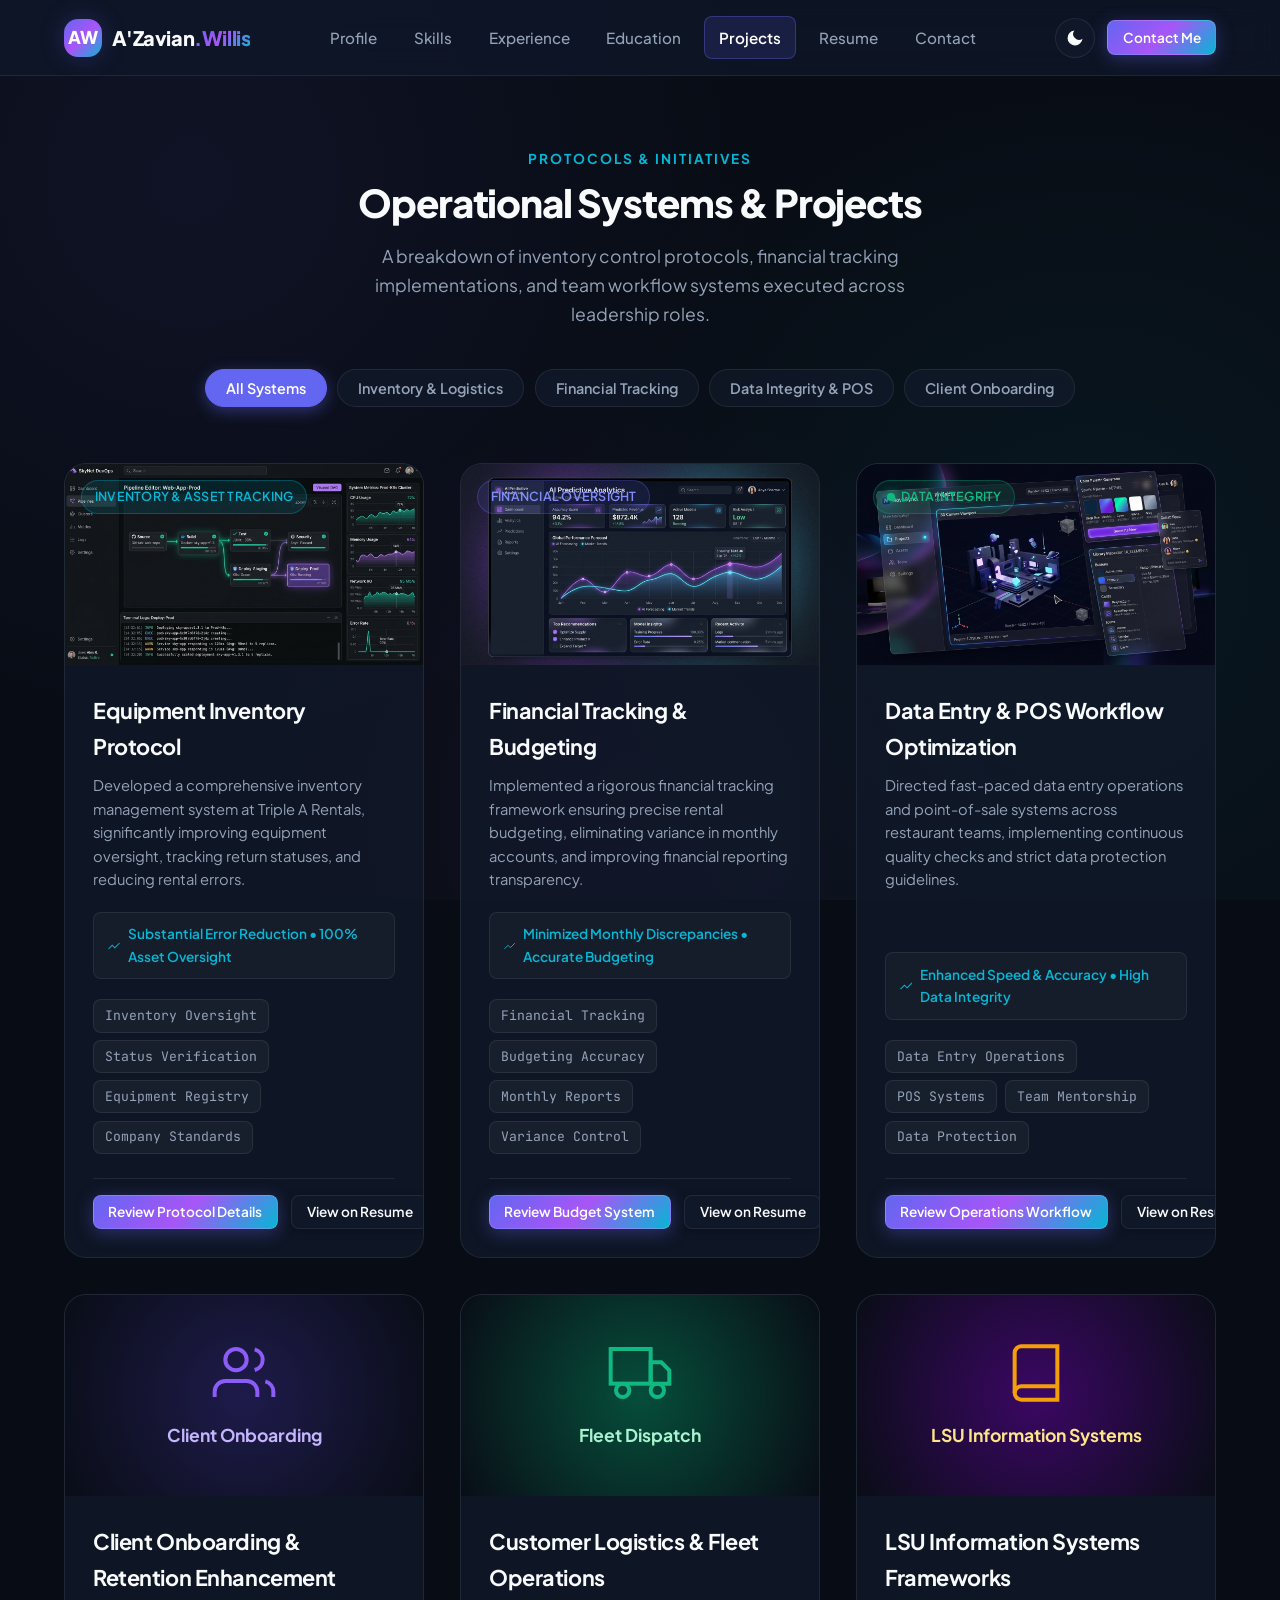
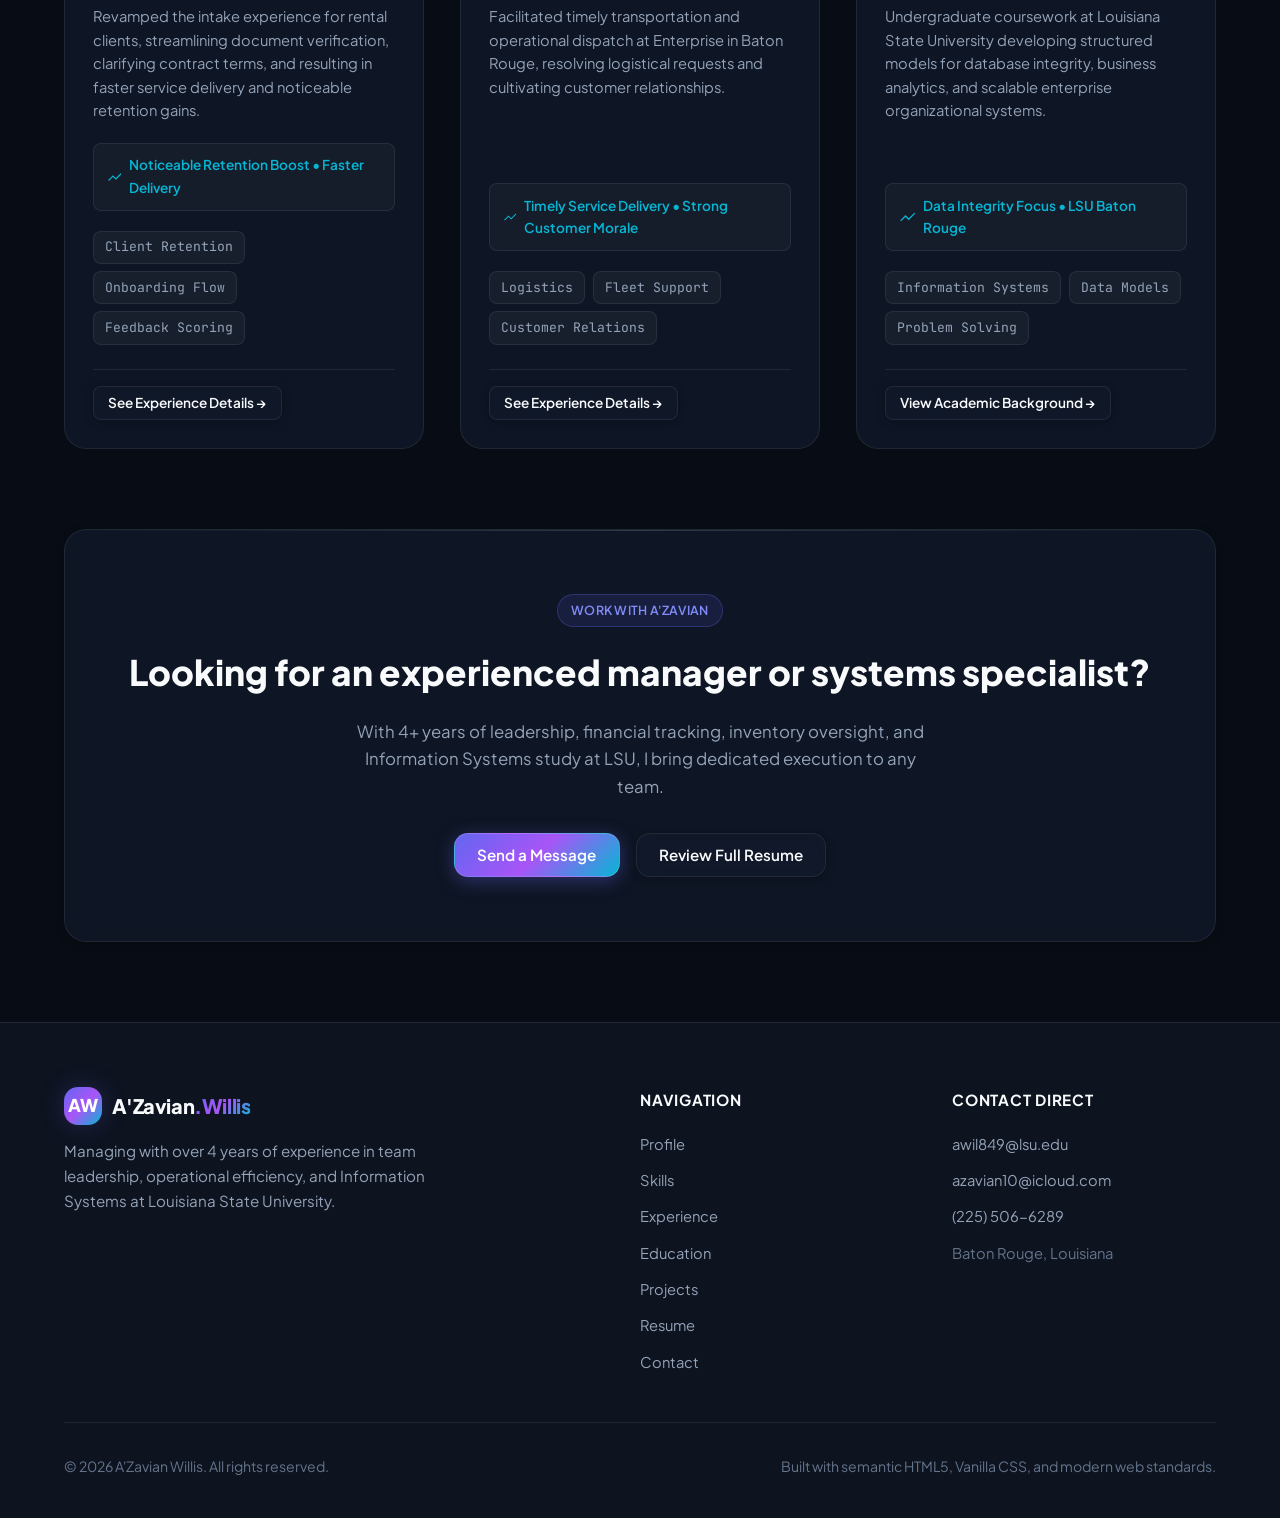
==== project.html @ cd1bce8f "changes for gabe's class" ====
<!DOCTYPE html>
<html lang="en">
<head>
  <meta charset="UTF-8">
  <meta name="viewport" content="width=device-width, initial-scale=1.0">
  <title>Projects & Operational Systems | A'Zavian Willis</title>
  <meta name="description" content="Operational protocols, information systems projects, and leadership initiatives by A'Zavian Willis.">
  <link rel="stylesheet" href="styles.css">
  <link rel="icon" href="data:image/svg+xml,<svg xmlns=%22http://www.w3.org/2000/svg%22 viewBox=%220%22%20%220%22%20%22100%22%20%22100%22><text y=%22.9em%22 font-size=%2290%22>🚀</text></svg>">
</head>
<body>

  <!-- Navigation Bar -->
  <header class="site-header">
    <div class="container nav-container">
      <a href="index.html" class="brand-logo" aria-label="A'Zavian Willis Portfolio Home">
        <span class="brand-badge">AW</span>
        <span class="brand-text">A'Zavian<span>.Willis</span></span>
      </a>

      <!-- Navigation Links -->
      <nav class="nav-links" id="nav-links" aria-label="Primary Navigation">
        <a href="index.html#profile" class="nav-link">Profile</a>
        <a href="index.html#skills" class="nav-link">Skills</a>
        <a href="index.html#experience" class="nav-link">Experience</a>
        <a href="index.html#education" class="nav-link">Education</a>
        <a href="project.html" class="nav-link active">Projects</a>
        <a href="resume.html" class="nav-link">Resume</a>
        <a href="index.html#contact" class="nav-link">Contact</a>
      </nav>

      <!-- Action Buttons & Theme Toggle -->
      <div class="nav-actions">
        <button id="theme-toggle" class="theme-toggle-btn" aria-label="Toggle Dark/Light Mode" title="Toggle Theme">
          <svg class="icon-moon" viewBox="0 0 24 24">
            <path d="M21 12.79A9 9 0 1 1 11.21 3 7 7 0 0 0 21 12.79z"></path>
          </svg>
          <svg class="icon-sun" viewBox="0 0 24 24">
            <circle cx="12" cy="12" r="5"></circle>
            <line x1="12" y1="1" x2="12" y2="3"></line>
            <line x1="12" y1="21" x2="12" y2="23"></line>
            <line x1="4.22" y1="4.22" x2="5.64" y2="5.64"></line>
            <line x1="18.36" y1="18.36" x2="19.78" y2="19.78"></line>
            <line x1="1" y1="12" x2="3" y2="12"></line>
            <line x1="21" y1="12" x2="23" y2="12"></line>
            <line x1="4.22" y1="19.78" x2="5.64" y2="18.36"></line>
            <line x1="18.36" y1="5.64" x2="19.78" y2="4.22"></line>
          </svg>
        </button>

        <a href="index.html#contact" class="btn btn-primary btn-sm">Contact Me</a>

        <button id="mobile-menu-btn" class="mobile-menu-btn" aria-label="Open menu" aria-expanded="false">
          <span></span>
          <span></span>
          <span></span>
        </button>
      </div>
    </div>
  </header>

  <main class="container">
    
    <!-- Hero / Title Header -->
    <section class="projects-hero">
      <span class="section-subtitle">Protocols & Initiatives</span>
      <h1 class="section-title">Operational Systems & Projects</h1>
      <p class="section-desc">
        A breakdown of inventory control protocols, financial tracking implementations, and team workflow systems executed across leadership roles.
      </p>
    </section>

    <!-- Project Category Filter Bar -->
    <div class="filter-container" role="toolbar" aria-label="Project category filters">
      <button class="filter-btn active" data-filter="all">All Systems</button>
      <button class="filter-btn" data-filter="inventory">Inventory & Logistics</button>
      <button class="filter-btn" data-filter="finance">Financial Tracking</button>
      <button class="filter-btn" data-filter="data">Data Integrity & POS</button>
      <button class="filter-btn" data-filter="client">Client Onboarding</button>
    </div>

    <!-- Projects Grid -->
    <div class="projects-grid" id="projects-grid">
      
      <!-- Project 1: Inventory Management Protocol -->
      <article class="project-card" data-category="inventory">
        <div class="project-media">
          <span class="project-badge-overlay badge badge-cyan">Inventory & Asset Tracking</span>
          <img src="assets/project_cloud.jpg" alt="Comprehensive Inventory Protocol" class="project-thumb" loading="lazy">
        </div>
        <div class="project-details">
          <h2 class="project-title">Equipment Inventory Protocol</h2>
          <p class="project-description">
            Developed a comprehensive inventory management system at Triple A Rentals, significantly improving equipment oversight, tracking return statuses, and reducing rental errors.
          </p>

          <div class="project-metrics">
            <svg width="16" height="16" viewBox="0 0 24 24" fill="none" stroke="currentColor" stroke-width="2">
              <polyline points="23 6 13.5 15.5 8.5 10.5 1 18"></polyline>
            </svg>
            <span>Substantial Error Reduction • 100% Asset Oversight</span>
          </div>

          <div class="project-tech-stack">
            <span class="tech-tag">Inventory Oversight</span>
            <span class="tech-tag">Status Verification</span>
            <span class="tech-tag">Equipment Registry</span>
            <span class="tech-tag">Company Standards</span>
          </div>

          <div class="project-links">
            <button class="btn btn-primary btn-sm open-case-study" data-project="inventory-protocol">
              Review Protocol Details
            </button>
            <a href="resume.html" class="btn btn-secondary btn-sm">
              View on Resume
            </a>
          </div>
        </div>
      </article>

      <!-- Project 2: Financial Tracking System -->
      <article class="project-card" data-category="finance">
        <div class="project-media">
          <span class="project-badge-overlay badge badge-brand">Financial Oversight</span>
          <img src="assets/project_ai.jpg" alt="Financial Tracking System" class="project-thumb" loading="lazy">
        </div>
        <div class="project-details">
          <h2 class="project-title">Financial Tracking & Budgeting</h2>
          <p class="project-description">
            Implemented a rigorous financial tracking framework ensuring precise rental budgeting, eliminating variance in monthly accounts, and improving financial reporting transparency.
          </p>

          <div class="project-metrics">
            <svg width="16" height="16" viewBox="0 0 24 24" fill="none" stroke="currentColor" stroke-width="2">
              <polyline points="23 6 13.5 15.5 8.5 10.5 1 18"></polyline>
            </svg>
            <span>Minimized Monthly Discrepancies • Accurate Budgeting</span>
          </div>

          <div class="project-tech-stack">
            <span class="tech-tag">Financial Tracking</span>
            <span class="tech-tag">Budgeting Accuracy</span>
            <span class="tech-tag">Monthly Reports</span>
            <span class="tech-tag">Variance Control</span>
          </div>

          <div class="project-links">
            <button class="btn btn-primary btn-sm open-case-study" data-project="financial-budgeting">
              Review Budget System
            </button>
            <a href="resume.html" class="btn btn-secondary btn-sm">
              View on Resume
            </a>
          </div>
        </div>
      </article>

      <!-- Project 3: POS Data Entry Operations -->
      <article class="project-card" data-category="data">
        <div class="project-media">
          <span class="project-badge-overlay badge badge-status">Data Integrity</span>
          <img src="assets/project_studio.jpg" alt="Data Entry and POS Optimization" class="project-thumb" loading="lazy">
        </div>
        <div class="project-details">
          <h2 class="project-title">Data Entry & POS Workflow Optimization</h2>
          <p class="project-description">
            Directed fast-paced data entry operations and point-of-sale systems across restaurant teams, implementing continuous quality checks and strict data protection guidelines.
          </p>

          <div class="project-metrics">
            <svg width="16" height="16" viewBox="0 0 24 24" fill="none" stroke="currentColor" stroke-width="2">
              <polyline points="23 6 13.5 15.5 8.5 10.5 1 18"></polyline>
            </svg>
            <span>Enhanced Speed & Accuracy • High Data Integrity</span>
          </div>

          <div class="project-tech-stack">
            <span class="tech-tag">Data Entry Operations</span>
            <span class="tech-tag">POS Systems</span>
            <span class="tech-tag">Team Mentorship</span>
            <span class="tech-tag">Data Protection</span>
          </div>

          <div class="project-links">
            <button class="btn btn-primary btn-sm open-case-study" data-project="pos-data-integrity">
              Review Operations Workflow
            </button>
            <a href="resume.html" class="btn btn-secondary btn-sm">
              View on Resume
            </a>
          </div>
        </div>
      </article>

      <!-- Project 4: Client Onboarding & Retention -->
      <article class="project-card" data-category="client">
        <div class="project-media" style="display:flex; align-items:center; justify-content:center; background: radial-gradient(circle, #1e1b4b, #090d16);">
          <div style="text-align: center; padding: 2rem;">
            <svg width="64" height="64" viewBox="0 0 24 24" fill="none" stroke="#8b5cf6" stroke-width="1.5">
              <path d="M17 21v-2a4 4 0 0 0-4-4H5a4 4 0 0 0-4 4v2"></path>
              <circle cx="9" cy="7" r="4"></circle>
              <path d="M23 21v-2a4 4 0 0 0-3-3.87"></path>
              <path d="M16 3.13a4 4 0 0 1 0 7.75"></path>
            </svg>
            <div style="font-weight: 700; color: #c4b5fd; margin-top: 0.5rem; font-size: 1.1rem;">Client Onboarding</div>
          </div>
        </div>
        <div class="project-details">
          <h2 class="project-title">Client Onboarding & Retention Enhancement</h2>
          <p class="project-description">
            Revamped the intake experience for rental clients, streamlining document verification, clarifying contract terms, and resulting in faster service delivery and noticeable retention gains.
          </p>

          <div class="project-metrics">
            <svg width="16" height="16" viewBox="0 0 24 24" fill="none" stroke="currentColor" stroke-width="2">
              <polyline points="23 6 13.5 15.5 8.5 10.5 1 18"></polyline>
            </svg>
            <span>Noticeable Retention Boost • Faster Delivery</span>
          </div>

          <div class="project-tech-stack">
            <span class="tech-tag">Client Retention</span>
            <span class="tech-tag">Onboarding Flow</span>
            <span class="tech-tag">Feedback Scoring</span>
          </div>

          <div class="project-links">
            <a href="resume.html" class="btn btn-secondary btn-sm">
              See Experience Details →
            </a>
          </div>
        </div>
      </article>

      <!-- Project 5: Transportation & Fleet Dispatch -->
      <article class="project-card" data-category="inventory">
        <div class="project-media" style="display:flex; align-items:center; justify-content:center; background: radial-gradient(circle, #064e3b, #090d16);">
          <div style="text-align: center; padding: 2rem;">
            <svg width="64" height="64" viewBox="0 0 24 24" fill="none" stroke="#10b981" stroke-width="1.5">
              <rect x="1" y="3" width="15" height="13"></rect>
              <polygon points="16 8 20 8 23 11 23 16 16 16 16 8"></polygon>
              <circle cx="5.5" cy="18.5" r="2.5"></circle>
              <circle cx="18.5" cy="18.5" r="2.5"></circle>
            </svg>
            <div style="font-weight: 700; color: #a7f3d0; margin-top: 0.5rem; font-size: 1.1rem;">Fleet Dispatch</div>
          </div>
        </div>
        <div class="project-details">
          <h2 class="project-title">Customer Logistics & Fleet Operations</h2>
          <p class="project-description">
            Facilitated timely transportation and operational dispatch at Enterprise in Baton Rouge, resolving logistical requests and cultivating customer relationships.
          </p>

          <div class="project-metrics">
            <svg width="16" height="16" viewBox="0 0 24 24" fill="none" stroke="currentColor" stroke-width="2">
              <polyline points="23 6 13.5 15.5 8.5 10.5 1 18"></polyline>
            </svg>
            <span>Timely Service Delivery • Strong Customer Morale</span>
          </div>

          <div class="project-tech-stack">
            <span class="tech-tag">Logistics</span>
            <span class="tech-tag">Fleet Support</span>
            <span class="tech-tag">Customer Relations</span>
          </div>

          <div class="project-links">
            <a href="resume.html" class="btn btn-secondary btn-sm">
              See Experience Details →
            </a>
          </div>
        </div>
      </article>

      <!-- Project 6: LSU Information Systems Academic Frameworks -->
      <article class="project-card" data-category="data">
        <div class="project-media" style="display:flex; align-items:center; justify-content:center; background: radial-gradient(circle, #3b0764, #090d16);">
          <div style="text-align: center; padding: 2rem;">
            <svg width="64" height="64" viewBox="0 0 24 24" fill="none" stroke="#f59e0b" stroke-width="1.5">
              <path d="M4 19.5A2.5 2.5 0 0 1 6.5 17H20"></path>
              <path d="M6.5 2H20v20H6.5A2.5 2.5 0 0 1 4 19.5v-15A2.5 2.5 0 0 1 6.5 2z"></path>
            </svg>
            <div style="font-weight: 700; color: #fde68a; margin-top: 0.5rem; font-size: 1.1rem;">LSU Information Systems</div>
          </div>
        </div>
        <div class="project-details">
          <h2 class="project-title">LSU Information Systems Frameworks</h2>
          <p class="project-description">
            Undergraduate coursework at Louisiana State University developing structured models for database integrity, business analytics, and scalable enterprise organizational systems.
          </p>

          <div class="project-metrics">
            <svg width="16" height="16" viewBox="0 0 24 24" fill="none" stroke="currentColor" stroke-width="2">
              <polyline points="23 6 13.5 15.5 8.5 10.5 1 18"></polyline>
            </svg>
            <span>Data Integrity Focus • LSU Baton Rouge</span>
          </div>

          <div class="project-tech-stack">
            <span class="tech-tag">Information Systems</span>
            <span class="tech-tag">Data Models</span>
            <span class="tech-tag">Problem Solving</span>
          </div>

          <div class="project-links">
            <a href="resume.html" class="btn btn-secondary btn-sm">
              View Academic Background →
            </a>
          </div>
        </div>
      </article>

    </div>

    <!-- Call to Action Section -->
    <section class="glass-card" style="text-align: center; padding: 4rem 2rem; margin-bottom: 5rem;">
      <span class="badge badge-brand" style="margin-bottom: 1rem;">Work With A'Zavian</span>
      <h2 style="font-size: 2.2rem; font-weight: 800; margin-bottom: 1rem;">Looking for an experienced manager or systems specialist?</h2>
      <p style="color: var(--text-muted); max-width: 600px; margin: 0 auto 2rem; font-size: 1.05rem;">
        With 4+ years of leadership, financial tracking, inventory oversight, and Information Systems study at LSU, I bring dedicated execution to any team.
      </p>
      <div style="display: flex; gap: 1rem; justify-content: center; flex-wrap: wrap;">
        <a href="index.html#contact" class="btn btn-primary">Send a Message</a>
        <a href="resume.html" class="btn btn-secondary">Review Full Resume</a>
      </div>
    </section>

  </main>

  <!-- Interactive Project Case Study Modal -->
  <div id="project-modal" class="modal-overlay" role="dialog" aria-modal="true" aria-labelledby="modal-title">
    <div class="modal-content">
      <button id="modal-close-btn" class="modal-close-btn" aria-label="Close Protocol View">
        <svg width="20" height="20" viewBox="0 0 24 24" fill="none" stroke="currentColor" stroke-width="2.5" stroke-linecap="round" stroke-linejoin="round">
          <line x1="18" y1="6" x2="6" y2="18"></line>
          <line x1="6" y1="6" x2="18" y2="18"></line>
        </svg>
      </button>

      <div class="modal-body">
        <div style="margin-bottom: 1.5rem;">
          <span id="modal-category" class="badge badge-brand" style="margin-bottom: 0.6rem;">Category</span>
          <h2 id="modal-title" style="font-size: 1.8rem; font-weight: 800; line-height: 1.25; margin-bottom: 0.5rem;">Project Title</h2>
          <div style="font-size: 0.95rem; color: var(--accent-secondary); font-weight: 600;">
            Role: <span id="modal-role" style="color: var(--text-main);">Role Title</span>
          </div>
        </div>

        <div style="margin-bottom: 1.5rem; border-radius: var(--radius-md); overflow: hidden; max-height: 380px;">
          <img id="modal-image" src="" alt="Protocol Preview" style="width: 100%; height: auto; object-fit: cover;">
        </div>

        <div style="margin-bottom: 1.5rem;">
          <h4 style="font-size: 0.85rem; text-transform: uppercase; letter-spacing: 0.05em; color: var(--text-dim); margin-bottom: 0.4rem;">Key Focus Areas</h4>
          <p id="modal-stack" style="font-family: var(--font-mono); font-size: 0.9rem; color: var(--accent-primary);"></p>
        </div>

        <div style="display: flex; flex-direction: column; gap: 1.25rem;">
          <div>
            <h4 style="font-size: 1.05rem; font-weight: 700; margin-bottom: 0.4rem; color: var(--text-main);">Initiative Overview</h4>
            <p id="modal-desc" style="color: var(--text-muted); font-size: 0.95rem; line-height: 1.6;"></p>
          </div>

          <div>
            <h4 style="font-size: 1.05rem; font-weight: 700; margin-bottom: 0.4rem; color: var(--text-main);">Operational Challenge</h4>
            <p id="modal-challenges" style="color: var(--text-muted); font-size: 0.95rem; line-height: 1.6;"></p>
          </div>

          <div>
            <h4 style="font-size: 1.05rem; font-weight: 700; margin-bottom: 0.4rem; color: var(--text-main);">Implemented Solution</h4>
            <p id="modal-solution" style="color: var(--text-muted); font-size: 0.95rem; line-height: 1.6;"></p>
          </div>

          <div style="background: rgba(16, 185, 129, 0.08); border: 1px solid rgba(16, 185, 129, 0.25); padding: 1.2rem; border-radius: var(--radius-md);">
            <h4 style="font-size: 0.95rem; font-weight: 700; margin-bottom: 0.3rem; color: var(--accent-emerald);">Measurable Results</h4>
            <p id="modal-results" style="color: var(--text-main); font-size: 0.92rem;"></p>
          </div>
        </div>

        <div style="margin-top: 2rem; display: flex; gap: 1rem; justify-content: flex-end;">
          <a href="resume.html" class="btn btn-secondary btn-sm">View Full Resume</a>
          <a href="index.html#contact" class="btn btn-primary btn-sm">Get in Touch</a>
        </div>
      </div>
    </div>
  </div>

  <!-- Global Footer -->
  <footer class="site-footer">
    <div class="container">
      <div class="footer-grid">
        <div class="footer-brand">
          <a href="index.html" class="brand-logo">
            <span class="brand-badge">AW</span>
            <span class="brand-text">A'Zavian<span>.Willis</span></span>
          </a>
          <p>
            Managing with over 4 years of experience in team leadership, operational efficiency, and Information Systems at Louisiana State University.
          </p>
        </div>

        <div class="footer-col">
          <h4>Navigation</h4>
          <div class="footer-nav-list">
            <a href="index.html#profile" class="footer-nav-link">Profile</a>
            <a href="index.html#skills" class="footer-nav-link">Skills</a>
            <a href="index.html#experience" class="footer-nav-link">Experience</a>
            <a href="index.html#education" class="footer-nav-link">Education</a>
            <a href="project.html" class="footer-nav-link">Projects</a>
            <a href="resume.html" class="footer-nav-link">Resume</a>
            <a href="index.html#contact" class="footer-nav-link">Contact</a>
          </div>
        </div>

        <div class="footer-col">
          <h4>Contact Direct</h4>
          <div class="footer-nav-list">
            <a href="mailto:awil849@lsu.edu" class="footer-nav-link">awil849@lsu.edu</a>
            <a href="mailto:azavian10@icloud.com" class="footer-nav-link">azavian10@icloud.com</a>
            <a href="tel:2255066289" class="footer-nav-link">(225) 506-6289</a>
            <span class="footer-nav-link" style="color: var(--text-dim);">Baton Rouge, Louisiana</span>
          </div>
        </div>
      </div>

      <div class="footer-bottom">
        <div>&copy; 2026 A'Zavian Willis. All rights reserved.</div>
        <div>Built with semantic HTML5, Vanilla CSS, and modern web standards.</div>
      </div>
    </div>
  </footer>

  <script src="main.js"></script>
</body>
</html>
---- styles.css ----
/* ==========================================================================
   SHARED STYLESHEET - MODERN PORTFOLIO DESIGN SYSTEM
   Consistent across index.html, resume.html, and project.html
   ========================================================================== */

@import url('https://fonts.googleapis.com/css2?family=Plus+Jakarta+Sans:ital,wght@0,300;0,400;0,500;0,600;0,700;0,800;1,400&family=JetBrains+Mono:wght@400;500;600&display=swap');

:root {
  /* Color Palette - Dark Mode (Default) */
  --bg-primary: #080c14;
  --bg-secondary: #0d131f;
  --bg-card: rgba(18, 26, 43, 0.7);
  --bg-card-hover: rgba(28, 38, 62, 0.85);
  --bg-card-solid: #111a2c;
  --bg-glass: rgba(15, 23, 42, 0.75);
  
  --border-subtle: rgba(255, 255, 255, 0.08);
  --border-glow: rgba(99, 102, 241, 0.35);
  --border-strong: rgba(255, 255, 255, 0.16);

  --text-main: #f8fafc;
  --text-muted: #94a3b8;
  --text-dim: #64748b;

  /* Vibrant Accents */
  --accent-primary: #6366f1;       /* Indigo */
  --accent-primary-hover: #4f46e5;
  --accent-secondary: #06b6d4;     /* Cyan */
  --accent-tertiary: #a855f7;      /* Violet */
  --accent-emerald: #10b981;       /* Green */
  --accent-amber: #f59e0b;         /* Amber */

  --gradient-brand: linear-gradient(135deg, #6366f1 0%, #a855f7 50%, #06b6d4 100%);
  --gradient-glow: linear-gradient(135deg, rgba(99, 102, 241, 0.15) 0%, rgba(168, 85, 247, 0.15) 50%, rgba(6, 182, 212, 0.15) 100%);
  --gradient-card: linear-gradient(180deg, rgba(255, 255, 255, 0.03) 0%, rgba(255, 255, 255, 0) 100%);
  --gradient-text: linear-gradient(135deg, #ffffff 0%, #cbd5e1 50%, #94a3b8 100%);

  /* Shadows & Glow */
  --shadow-sm: 0 2px 8px rgba(0, 0, 0, 0.25);
  --shadow-md: 0 8px 24px rgba(0, 0, 0, 0.35);
  --shadow-lg: 0 16px 40px rgba(0, 0, 0, 0.5);
  --shadow-glow: 0 0 25px rgba(99, 102, 241, 0.25);
  --shadow-glow-cyan: 0 0 25px rgba(6, 182, 212, 0.25);

  /* Typography */
  --font-sans: 'Plus Jakarta Sans', -apple-system, BlinkMacSystemFont, 'Segoe UI', Roboto, sans-serif;
  --font-mono: 'JetBrains Mono', monospace;

  /* Layout & Spacing */
  --max-width: 1200px;
  --header-height: 76px;
  --radius-sm: 8px;
  --radius-md: 14px;
  --radius-lg: 22px;
  --radius-full: 9999px;

  --transition-fast: 0.18s cubic-bezier(0.4, 0, 0.2, 1);
  --transition-base: 0.28s cubic-bezier(0.4, 0, 0.2, 1);
  --transition-slow: 0.45s cubic-bezier(0.4, 0, 0.2, 1);
}

/* Light Mode Overrides */
[data-theme="light"] {
  --bg-primary: #f8fafc;
  --bg-secondary: #f1f5f9;
  --bg-card: rgba(255, 255, 255, 0.85);
  --bg-card-hover: rgba(255, 255, 255, 0.98);
  --bg-card-solid: #ffffff;
  --bg-glass: rgba(248, 250, 252, 0.82);

  --border-subtle: rgba(0, 0, 0, 0.08);
  --border-glow: rgba(99, 102, 241, 0.3);
  --border-strong: rgba(0, 0, 0, 0.16);

  --text-main: #0f172a;
  --text-muted: #475569;
  --text-dim: #64748b;

  --shadow-sm: 0 2px 8px rgba(15, 23, 42, 0.06);
  --shadow-md: 0 8px 24px rgba(15, 23, 42, 0.08);
  --shadow-lg: 0 16px 40px rgba(15, 23, 42, 0.12);
  --shadow-glow: 0 0 25px rgba(99, 102, 241, 0.15);
  --gradient-text: linear-gradient(135deg, #0f172a 0%, #334155 60%, #475569 100%);
}

/* ==========================================================================
   RESET & BASE STYLES
   ========================================================================== */
*, *::before, *::after {
  box-sizing: border-box;
  margin: 0;
  padding: 0;
}

html {
  scroll-behavior: smooth;
  font-size: 16px;
  -webkit-text-size-adjust: 100%;
}

body {
  font-family: var(--font-sans);
  background-color: var(--bg-primary);
  color: var(--text-main);
  line-height: 1.65;
  overflow-x: hidden;
  min-height: 100vh;
  position: relative;
  background-image: 
    radial-gradient(circle at 15% 20%, rgba(99, 102, 241, 0.08) 0%, transparent 45%),
    radial-gradient(circle at 85% 65%, rgba(6, 182, 212, 0.07) 0%, transparent 45%),
    radial-gradient(circle at 50% 90%, rgba(168, 85, 247, 0.06) 0%, transparent 40%);
  background-attachment: fixed;
  transition: background-color var(--transition-base), color var(--transition-base);
}

a {
  color: inherit;
  text-decoration: none;
  transition: color var(--transition-fast);
}

img {
  max-width: 100%;
  height: auto;
  display: block;
}

button, input, textarea, select {
  font-family: inherit;
  font-size: inherit;
  color: inherit;
}

button {
  cursor: pointer;
  border: none;
  background: none;
}

ul, ol {
  list-style: none;
}

/* Container */
.container {
  width: 100%;
  max-width: var(--max-width);
  margin-left: auto;
  margin-right: auto;
  padding-left: 1.5rem;
  padding-right: 1.5rem;
}

.container-narrow {
  max-width: 900px;
  margin-left: auto;
  margin-right: auto;
  padding-left: 1.5rem;
  padding-right: 1.5rem;
}

/* ==========================================================================
   HEADER & NAVIGATION
   ========================================================================== */
.site-header {
  position: sticky;
  top: 0;
  z-index: 100;
  height: var(--header-height);
  background: var(--bg-glass);
  backdrop-filter: blur(16px);
  -webkit-backdrop-filter: blur(16px);
  border-bottom: 1px solid var(--border-subtle);
  transition: background var(--transition-base), border-color var(--transition-base);
}

.nav-container {
  display: flex;
  align-items: center;
  justify-content: space-between;
  height: 100%;
}

.brand-logo {
  display: flex;
  align-items: center;
  gap: 0.65rem;
  font-weight: 800;
  font-size: 1.25rem;
  letter-spacing: -0.02em;
  color: var(--text-main);
}

.brand-badge {
  display: inline-flex;
  align-items: center;
  justify-content: center;
  width: 38px;
  height: 38px;
  border-radius: var(--radius-md);
  background: var(--gradient-brand);
  color: #ffffff;
  font-size: 1.1rem;
  font-weight: 800;
  box-shadow: var(--shadow-glow);
}

.brand-text span {
  background: var(--gradient-brand);
  -webkit-background-clip: text;
  background-clip: text;
  -webkit-text-fill-color: transparent;
}

.nav-links {
  display: flex;
  align-items: center;
  gap: 0.5rem;
}

.nav-link {
  font-size: 0.95rem;
  font-weight: 500;
  color: var(--text-muted);
  padding: 0.5rem 0.9rem;
  border-radius: var(--radius-sm);
  transition: all var(--transition-fast);
  position: relative;
}

.nav-link:hover {
  color: var(--text-main);
  background: rgba(255, 255, 255, 0.05);
}

.nav-link.active {
  color: #ffffff;
  background: rgba(99, 102, 241, 0.15);
  font-weight: 600;
  border: 1px solid var(--border-glow);
}

[data-theme="light"] .nav-link.active {
  color: var(--accent-primary);
  background: rgba(99, 102, 241, 0.1);
}

.nav-actions {
  display: flex;
  align-items: center;
  gap: 0.75rem;
}

/* Theme Toggle Button */
.theme-toggle-btn {
  display: flex;
  align-items: center;
  justify-content: center;
  width: 40px;
  height: 40px;
  border-radius: var(--radius-full);
  background: var(--bg-card);
  border: 1px solid var(--border-subtle);
  color: var(--text-main);
  transition: all var(--transition-fast);
}

.theme-toggle-btn:hover {
  background: var(--bg-card-hover);
  border-color: var(--accent-primary);
  transform: rotate(15deg);
}

.theme-toggle-btn svg {
  width: 20px;
  height: 20px;
  fill: currentColor;
}

.theme-toggle-btn .icon-sun {
  display: none;
}

[data-theme="light"] .theme-toggle-btn .icon-sun {
  display: block;
}

[data-theme="light"] .theme-toggle-btn .icon-moon {
  display: none;
}

/* Mobile Menu Toggle */
.mobile-menu-btn {
  display: none;
  flex-direction: column;
  justify-content: center;
  gap: 5px;
  width: 40px;
  height: 40px;
  border-radius: var(--radius-sm);
  background: var(--bg-card);
  border: 1px solid var(--border-subtle);
  padding: 8px;
}

.mobile-menu-btn span {
  display: block;
  height: 2px;
  width: 100%;
  background: var(--text-main);
  border-radius: 2px;
  transition: transform 0.25s, opacity 0.25s;
}

.mobile-menu-btn.active span:nth-child(1) {
  transform: translateY(7px) rotate(45deg);
}
.mobile-menu-btn.active span:nth-child(2) {
  opacity: 0;
}
.mobile-menu-btn.active span:nth-child(3) {
  transform: translateY(-7px) rotate(-45deg);
}

/* ==========================================================================
   BUTTONS & BADGES
   ========================================================================== */
.btn {
  display: inline-flex;
  align-items: center;
  justify-content: center;
  gap: 0.5rem;
  padding: 0.7rem 1.4rem;
  font-size: 0.95rem;
  font-weight: 600;
  border-radius: var(--radius-md);
  transition: all var(--transition-base);
  line-height: 1.3;
  text-decoration: none;
  white-space: nowrap;
}

.btn-primary {
  background: var(--gradient-brand);
  color: #ffffff;
  box-shadow: 0 4px 18px rgba(99, 102, 241, 0.35);
  border: 1px solid rgba(255, 255, 255, 0.15);
}

.btn-primary:hover {
  transform: translateY(-2px);
  box-shadow: 0 8px 25px rgba(99, 102, 241, 0.5);
  color: #ffffff;
}

.btn-secondary {
  background: var(--bg-card);
  color: var(--text-main);
  border: 1px solid var(--border-subtle);
  box-shadow: var(--shadow-sm);
  backdrop-filter: blur(10px);
}

.btn-secondary:hover {
  background: var(--bg-card-hover);
  border-color: var(--accent-primary);
  color: var(--text-main);
  transform: translateY(-2px);
}

.btn-outline {
  background: transparent;
  color: var(--text-main);
  border: 1px solid var(--border-strong);
}

.btn-outline:hover {
  border-color: var(--accent-secondary);
  background: rgba(6, 182, 212, 0.08);
  color: var(--accent-secondary);
}

.btn-sm {
  padding: 0.45rem 0.9rem;
  font-size: 0.85rem;
  border-radius: var(--radius-sm);
}

.btn-icon {
  width: 42px;
  height: 42px;
  padding: 0;
  border-radius: var(--radius-md);
}

/* Badges & Tags */
.badge {
  display: inline-flex;
  align-items: center;
  gap: 0.4rem;
  padding: 0.35rem 0.8rem;
  font-size: 0.78rem;
  font-weight: 600;
  letter-spacing: 0.02em;
  text-transform: uppercase;
  border-radius: var(--radius-full);
  border: 1px solid transparent;
}

.badge-status {
  background: rgba(16, 185, 129, 0.12);
  color: var(--accent-emerald);
  border-color: rgba(16, 185, 129, 0.3);
}

.badge-status::before {
  content: '';
  width: 8px;
  height: 8px;
  background-color: var(--accent-emerald);
  border-radius: 50%;
  box-shadow: 0 0 10px var(--accent-emerald);
  animation: pulse-dot 2s infinite ease-in-out;
}

@keyframes pulse-dot {
  0%, 100% { opacity: 1; transform: scale(1); }
  50% { opacity: 0.4; transform: scale(0.85); }
}

.badge-brand {
  background: rgba(99, 102, 241, 0.12);
  color: #818cf8;
  border-color: rgba(99, 102, 241, 0.3);
}

.badge-cyan {
  background: rgba(6, 182, 212, 0.12);
  color: var(--accent-secondary);
  border-color: rgba(6, 182, 212, 0.3);
}

.tech-tag {
  display: inline-flex;
  align-items: center;
  gap: 0.35rem;
  padding: 0.3rem 0.7rem;
  font-size: 0.82rem;
  font-family: var(--font-mono);
  background: rgba(255, 255, 255, 0.04);
  color: var(--text-muted);
  border-radius: var(--radius-sm);
  border: 1px solid var(--border-subtle);
  transition: all var(--transition-fast);
}

.tech-tag:hover {
  background: rgba(99, 102, 241, 0.1);
  color: var(--text-main);
  border-color: var(--border-glow);
}

/* ==========================================================================
   CARDS & CONTAINERS
   ========================================================================== */
.glass-card {
  background: var(--bg-card);
  backdrop-filter: blur(12px);
  -webkit-backdrop-filter: blur(12px);
  border: 1px solid var(--border-subtle);
  border-radius: var(--radius-lg);
  padding: 2rem;
  position: relative;
  overflow: hidden;
  box-shadow: var(--shadow-sm);
  transition: transform var(--transition-base), border-color var(--transition-base), box-shadow var(--transition-base);
}

.glass-card::before {
  content: '';
  position: absolute;
  top: 0;
  left: 0;
  right: 0;
  height: 1px;
  background: linear-gradient(90deg, transparent, rgba(255, 255, 255, 0.15), transparent);
}

.glass-card:hover {
  border-color: var(--border-glow);
  box-shadow: var(--shadow-md), var(--shadow-glow);
  transform: translateY(-3px);
}

/* ==========================================================================
   TYPOGRAPHY UTILITIES
   ========================================================================== */
.section-header {
  text-align: center;
  margin-bottom: 3.5rem;
  position: relative;
}

.section-subtitle {
  font-size: 0.85rem;
  font-weight: 700;
  text-transform: uppercase;
  letter-spacing: 0.15em;
  color: var(--accent-secondary);
  margin-bottom: 0.6rem;
  display: block;
}

.section-title {
  font-size: 2.4rem;
  font-weight: 800;
  letter-spacing: -0.03em;
  line-height: 1.2;
  color: var(--text-main);
  margin-bottom: 1rem;
}

.section-desc {
  max-width: 620px;
  margin: 0 auto;
  font-size: 1.1rem;
  color: var(--text-muted);
}

.gradient-text {
  background: var(--gradient-brand);
  -webkit-background-clip: text;
  background-clip: text;
  -webkit-text-fill-color: transparent;
}

/* ==========================================================================
   HOME PAGE (INDEX.HTML) SPECIFIC SECTIONS
   ========================================================================== */
.hero-section {
  padding: 5.5rem 0 4rem;
  position: relative;
}

.hero-grid {
  display: grid;
  grid-template-columns: 1.2fr 0.8fr;
  align-items: center;
  gap: 3.5rem;
}

.hero-content {
  position: relative;
  z-index: 2;
}

.hero-greeting {
  display: inline-flex;
  align-items: center;
  gap: 0.5rem;
  font-size: 1rem;
  font-weight: 600;
  color: var(--accent-secondary);
  margin-bottom: 1.25rem;
}

.hero-title {
  font-size: 3.6rem;
  font-weight: 800;
  letter-spacing: -0.035em;
  line-height: 1.1;
  margin-bottom: 1.5rem;
}

.hero-tagline {
  font-size: 1.25rem;
  color: var(--text-muted);
  line-height: 1.7;
  margin-bottom: 2rem;
  max-width: 580px;
}

.hero-actions {
  display: flex;
  flex-wrap: wrap;
  gap: 1rem;
  margin-bottom: 2.5rem;
}

.social-links {
  display: flex;
  align-items: center;
  gap: 1rem;
}

.social-icon {
  display: flex;
  align-items: center;
  justify-content: center;
  width: 44px;
  height: 44px;
  border-radius: var(--radius-md);
  background: var(--bg-card);
  border: 1px solid var(--border-subtle);
  color: var(--text-muted);
  transition: all var(--transition-fast);
}

.social-icon:hover {
  color: #ffffff;
  background: rgba(99, 102, 241, 0.2);
  border-color: var(--accent-primary);
  transform: translateY(-3px);
  box-shadow: var(--shadow-glow);
}

.social-icon svg {
  width: 20px;
  height: 20px;
  fill: currentColor;
}

/* Hero Visual / Avatar Card */
.hero-visual {
  position: relative;
  display: flex;
  justify-content: center;
  align-items: center;
}

.avatar-wrapper {
  position: relative;
  width: 360px;
  height: 360px;
  border-radius: 36px;
  padding: 8px;
  background: linear-gradient(135deg, rgba(99, 102, 241, 0.5), rgba(6, 182, 212, 0.3), rgba(168, 85, 247, 0.5));
  box-shadow: var(--shadow-lg), 0 0 50px rgba(99, 102, 241, 0.25);
  animation: float 6s ease-in-out infinite;
}

@keyframes float {
  0%, 100% { transform: translateY(0px); }
  50% { transform: translateY(-12px); }
}

.avatar-img {
  width: 100%;
  height: 100%;
  object-fit: cover;
  border-radius: 30px;
  display: block;
}

/* Floating Tech Badges */
.floating-badge {
  position: absolute;
  background: var(--bg-glass);
  backdrop-filter: blur(14px);
  border: 1px solid var(--border-glow);
  padding: 0.65rem 1rem;
  border-radius: var(--radius-md);
  box-shadow: var(--shadow-md);
  display: flex;
  align-items: center;
  gap: 0.6rem;
  font-size: 0.85rem;
  font-weight: 600;
  z-index: 3;
}

.floating-badge.badge-top {
  top: -15px;
  right: -15px;
  animation: float 5s ease-in-out infinite 1s;
}

.floating-badge.badge-bottom {
  bottom: -15px;
  left: -20px;
  animation: float 7s ease-in-out infinite 0.5s;
}

.badge-dot {
  width: 10px;
  height: 10px;
  border-radius: 50%;
  background: var(--accent-secondary);
  box-shadow: 0 0 8px var(--accent-secondary);
}

/* Quick Metrics Banner */
.stats-banner {
  padding: 2.5rem 0;
  margin-top: 2rem;
  margin-bottom: 5rem;
}

.stats-grid {
  display: grid;
  grid-template-columns: repeat(4, 1fr);
  gap: 1.5rem;
}

.stat-card {
  background: var(--bg-card);
  border: 1px solid var(--border-subtle);
  border-radius: var(--radius-md);
  padding: 1.5rem;
  text-align: center;
  backdrop-filter: blur(10px);
  transition: transform var(--transition-fast), border-color var(--transition-fast);
}

.stat-card:hover {
  transform: translateY(-4px);
  border-color: var(--border-glow);
}

.stat-number {
  font-size: 2.4rem;
  font-weight: 800;
  letter-spacing: -0.03em;
  background: var(--gradient-brand);
  -webkit-background-clip: text;
  background-clip: text;
  -webkit-text-fill-color: transparent;
  line-height: 1.1;
  margin-bottom: 0.35rem;
}

.stat-label {
  font-size: 0.88rem;
  color: var(--text-muted);
  font-weight: 500;
}

/* Skills Section */
.skills-section {
  padding: 5rem 0;
}

.skills-grid {
  display: grid;
  grid-template-columns: repeat(3, 1fr);
  gap: 1.75rem;
}

.skill-category-card {
  background: var(--bg-card);
  border: 1px solid var(--border-subtle);
  border-radius: var(--radius-lg);
  padding: 2rem;
  backdrop-filter: blur(12px);
  transition: all var(--transition-base);
}

.skill-category-card:hover {
  border-color: var(--border-glow);
  transform: translateY(-4px);
  box-shadow: var(--shadow-md);
}

.category-icon-box {
  width: 48px;
  height: 48px;
  border-radius: var(--radius-md);
  background: rgba(99, 102, 241, 0.12);
  border: 1px solid var(--border-glow);
  display: flex;
  align-items: center;
  justify-content: center;
  color: var(--accent-primary);
  margin-bottom: 1.25rem;
}

.category-icon-box svg {
  width: 24px;
  height: 24px;
}

.category-title {
  font-size: 1.3rem;
  font-weight: 700;
  margin-bottom: 0.6rem;
  color: var(--text-main);
}

.category-desc {
  font-size: 0.9rem;
  color: var(--text-muted);
  margin-bottom: 1.5rem;
}

.skill-bar-list {
  display: flex;
  flex-direction: column;
  gap: 1.1rem;
}

.skill-item-header {
  display: flex;
  justify-content: space-between;
  align-items: center;
  font-size: 0.9rem;
  font-weight: 600;
  margin-bottom: 0.4rem;
}

.skill-percentage {
  font-family: var(--font-mono);
  font-size: 0.82rem;
  color: var(--accent-secondary);
}

.skill-progress-track {
  width: 100%;
  height: 8px;
  background: rgba(255, 255, 255, 0.08);
  border-radius: var(--radius-full);
  overflow: hidden;
  position: relative;
}

.skill-progress-fill {
  height: 100%;
  border-radius: var(--radius-full);
  background: var(--gradient-brand);
  transition: width 1.2s cubic-bezier(0.4, 0, 0.2, 1);
}

/* Experience Timeline */
.experience-section {
  padding: 5rem 0;
}

.timeline {
  position: relative;
  max-width: 860px;
  margin: 0 auto;
}

.timeline::before {
  content: '';
  position: absolute;
  top: 0;
  bottom: 0;
  left: 20px;
  width: 2px;
  background: linear-gradient(180deg, var(--accent-primary), var(--accent-secondary), transparent);
}

.timeline-item {
  position: relative;
  padding-left: 60px;
  margin-bottom: 3rem;
}

.timeline-item:last-child {
  margin-bottom: 0;
}

.timeline-marker {
  position: absolute;
  left: 12px;
  top: 6px;
  width: 18px;
  height: 18px;
  border-radius: 50%;
  background: var(--bg-primary);
  border: 3px solid var(--accent-primary);
  box-shadow: 0 0 12px var(--accent-primary);
  z-index: 2;
}

.timeline-card {
  background: var(--bg-card);
  border: 1px solid var(--border-subtle);
  border-radius: var(--radius-lg);
  padding: 2rem;
  backdrop-filter: blur(12px);
  transition: all var(--transition-base);
}

.timeline-card:hover {
  border-color: var(--border-glow);
  transform: translateY(-2px);
  box-shadow: var(--shadow-md);
}

.timeline-header {
  display: flex;
  justify-content: space-between;
  align-items: flex-start;
  flex-wrap: wrap;
  gap: 0.75rem;
  margin-bottom: 0.8rem;
}

.timeline-role {
  font-size: 1.25rem;
  font-weight: 700;
  color: var(--text-main);
}

.timeline-company {
  font-size: 0.95rem;
  color: var(--accent-secondary);
  font-weight: 600;
  margin-top: 0.2rem;
}

.timeline-period {
  font-family: var(--font-mono);
  font-size: 0.82rem;
  color: var(--text-dim);
  background: rgba(255, 255, 255, 0.05);
  padding: 0.3rem 0.75rem;
  border-radius: var(--radius-full);
  border: 1px solid var(--border-subtle);
}

.timeline-points {
  margin-top: 1rem;
  margin-bottom: 1.25rem;
  display: flex;
  flex-direction: column;
  gap: 0.65rem;
}

.timeline-point {
  position: relative;
  padding-left: 1.25rem;
  font-size: 0.95rem;
  color: var(--text-muted);
}

.timeline-point::before {
  content: '▹';
  position: absolute;
  left: 0;
  color: var(--accent-primary);
  font-weight: bold;
}

.timeline-tags {
  display: flex;
  flex-wrap: wrap;
  gap: 0.5rem;
}

/* Contact Section */
.contact-section {
  padding: 5rem 0 6rem;
}

.contact-grid {
  display: grid;
  grid-template-columns: 1fr 1.3fr;
  gap: 3rem;
  align-items: stretch;
}

.contact-info-card {
  background: var(--bg-card);
  border: 1px solid var(--border-subtle);
  border-radius: var(--radius-lg);
  padding: 2.5rem;
  backdrop-filter: blur(12px);
  display: flex;
  flex-direction: column;
  justify-content: space-between;
}

.contact-info-list {
  display: flex;
  flex-direction: column;
  gap: 1.75rem;
  margin-top: 2rem;
  margin-bottom: 2rem;
}

.contact-info-item {
  display: flex;
  align-items: center;
  gap: 1.2rem;
}

.contact-icon-circle {
  width: 48px;
  height: 48px;
  border-radius: 50%;
  background: rgba(99, 102, 241, 0.12);
  border: 1px solid var(--border-glow);
  display: flex;
  align-items: center;
  justify-content: center;
  color: var(--accent-primary);
  flex-shrink: 0;
}

.contact-icon-circle svg {
  width: 20px;
  height: 20px;
}

.contact-detail-label {
  font-size: 0.82rem;
  color: var(--text-dim);
  text-transform: uppercase;
  letter-spacing: 0.05em;
  font-weight: 600;
}

.contact-detail-value {
  font-size: 1.05rem;
  color: var(--text-main);
  font-weight: 600;
}

.contact-form-card {
  background: var(--bg-card);
  border: 1px solid var(--border-subtle);
  border-radius: var(--radius-lg);
  padding: 2.5rem;
  backdrop-filter: blur(12px);
}

.contact-form {
  display: flex;
  flex-direction: column;
  gap: 1.4rem;
}

.form-group {
  display: flex;
  flex-direction: column;
  gap: 0.45rem;
}

.form-row {
  display: grid;
  grid-template-columns: 1fr 1fr;
  gap: 1.25rem;
}

.form-label {
  font-size: 0.88rem;
  font-weight: 600;
  color: var(--text-main);
}

.form-input, .form-textarea {
  width: 100%;
  padding: 0.85rem 1.1rem;
  background: rgba(255, 255, 255, 0.03);
  border: 1px solid var(--border-subtle);
  border-radius: var(--radius-md);
  color: var(--text-main);
  outline: none;
  font-size: 0.95rem;
  transition: all var(--transition-fast);
}

.form-input:focus, .form-textarea:focus {
  border-color: var(--accent-primary);
  box-shadow: 0 0 0 3px rgba(99, 102, 241, 0.2);
  background: rgba(255, 255, 255, 0.06);
}

.form-textarea {
  min-height: 130px;
  resize: vertical;
}

/* ==========================================================================
   RESUME PAGE (RESUME.HTML) SPECIFIC STYLES
   ========================================================================== */
.resume-page-header {
  padding: 3.5rem 0 2rem;
  display: flex;
  justify-content: space-between;
  align-items: center;
  flex-wrap: wrap;
  gap: 1.5rem;
  border-bottom: 1px solid var(--border-subtle);
  margin-bottom: 3rem;
}

.resume-paper {
  background: var(--bg-card);
  border: 1px solid var(--border-subtle);
  border-radius: var(--radius-lg);
  padding: 3.5rem;
  box-shadow: var(--shadow-lg);
  margin-bottom: 5rem;
}

.resume-header-block {
  display: flex;
  justify-content: space-between;
  align-items: flex-start;
  flex-wrap: wrap;
  gap: 2rem;
  padding-bottom: 2rem;
  border-bottom: 1px solid var(--border-subtle);
  margin-bottom: 2.5rem;
}

.resume-name {
  font-size: 2.5rem;
  font-weight: 800;
  letter-spacing: -0.03em;
  color: var(--text-main);
  line-height: 1.1;
  margin-bottom: 0.5rem;
}

.resume-target-title {
  font-size: 1.25rem;
  color: var(--accent-secondary);
  font-weight: 600;
}

.resume-meta-list {
  display: flex;
  flex-direction: column;
  gap: 0.5rem;
  font-size: 0.92rem;
  color: var(--text-muted);
}

.resume-meta-item {
  display: flex;
  align-items: center;
  gap: 0.6rem;
}

.resume-meta-item svg {
  width: 16px;
  height: 16px;
  color: var(--accent-primary);
}

.resume-section-title {
  font-size: 1.35rem;
  font-weight: 700;
  letter-spacing: -0.02em;
  color: var(--text-main);
  margin-bottom: 1.25rem;
  padding-bottom: 0.5rem;
  border-bottom: 2px solid rgba(99, 102, 241, 0.4);
  display: flex;
  align-items: center;
  gap: 0.65rem;
}

.resume-block {
  margin-bottom: 2.5rem;
}

.resume-block:last-child {
  margin-bottom: 0;
}

.resume-experience-item {
  margin-bottom: 1.75rem;
}

.resume-item-top {
  display: flex;
  justify-content: space-between;
  align-items: baseline;
  flex-wrap: wrap;
  gap: 0.5rem;
  margin-bottom: 0.35rem;
}

.resume-job-title {
  font-size: 1.15rem;
  font-weight: 700;
  color: var(--text-main);
}

.resume-company-name {
  font-weight: 600;
  color: var(--accent-primary);
}

.resume-date-range {
  font-family: var(--font-mono);
  font-size: 0.85rem;
  color: var(--text-dim);
}

.resume-bullet-list {
  margin-top: 0.6rem;
  display: flex;
  flex-direction: column;
  gap: 0.45rem;
}

.resume-bullet-item {
  position: relative;
  padding-left: 1.2rem;
  font-size: 0.94rem;
  color: var(--text-muted);
}

.resume-bullet-item::before {
  content: '•';
  position: absolute;
  left: 0;
  color: var(--accent-secondary);
  font-size: 1.2rem;
  line-height: 1;
}

.resume-skills-table {
  display: grid;
  grid-template-columns: repeat(2, 1fr);
  gap: 1.5rem;
}

.resume-skill-group h4 {
  font-size: 0.95rem;
  font-weight: 700;
  color: var(--text-main);
  margin-bottom: 0.5rem;
}

.resume-skill-group p {
  font-size: 0.9rem;
  color: var(--text-muted);
  line-height: 1.6;
}

/* ==========================================================================
   PROJECT PAGE (PROJECT.HTML) SPECIFIC STYLES
   ========================================================================== */
.projects-hero {
  padding: 4.5rem 0 2.5rem;
  text-align: center;
}

/* Filter Bar */
.filter-container {
  display: flex;
  justify-content: center;
  align-items: center;
  flex-wrap: wrap;
  gap: 0.65rem;
  margin-bottom: 3.5rem;
}

.filter-btn {
  padding: 0.55rem 1.25rem;
  font-size: 0.9rem;
  font-weight: 600;
  border-radius: var(--radius-full);
  background: var(--bg-card);
  border: 1px solid var(--border-subtle);
  color: var(--text-muted);
  transition: all var(--transition-fast);
}

.filter-btn:hover {
  background: var(--bg-card-hover);
  color: var(--text-main);
  border-color: var(--border-glow);
}

.filter-btn.active {
  background: var(--accent-primary);
  color: #ffffff;
  border-color: var(--accent-primary);
  box-shadow: 0 4px 15px rgba(99, 102, 241, 0.4);
}

/* Projects Grid */
.projects-grid {
  display: grid;
  grid-template-columns: repeat(auto-fill, minmax(360px, 1fr));
  gap: 2.25rem;
  margin-bottom: 5rem;
}

.project-card {
  background: var(--bg-card);
  border: 1px solid var(--border-subtle);
  border-radius: var(--radius-lg);
  overflow: hidden;
  display: flex;
  flex-direction: column;
  transition: transform var(--transition-base), border-color var(--transition-base), box-shadow var(--transition-base);
}

.project-card:hover {
  transform: translateY(-6px);
  border-color: var(--border-glow);
  box-shadow: var(--shadow-lg), var(--shadow-glow);
}

.project-media {
  position: relative;
  width: 100%;
  aspect-ratio: 16 / 9;
  overflow: hidden;
  background: #020617;
}

.project-thumb {
  width: 100%;
  height: 100%;
  object-fit: cover;
  transition: transform 0.6s cubic-bezier(0.4, 0, 0.2, 1);
}

.project-card:hover .project-thumb {
  transform: scale(1.05);
}

.project-badge-overlay {
  position: absolute;
  top: 1rem;
  left: 1rem;
  z-index: 2;
}

.project-details {
  padding: 1.75rem;
  display: flex;
  flex-direction: column;
  flex: 1;
}

.project-title {
  font-size: 1.35rem;
  font-weight: 700;
  letter-spacing: -0.02em;
  color: var(--text-main);
  margin-bottom: 0.6rem;
}

.project-description {
  font-size: 0.92rem;
  color: var(--text-muted);
  line-height: 1.6;
  margin-bottom: 1.25rem;
  flex: 1;
}

.project-metrics {
  background: rgba(255, 255, 255, 0.03);
  border: 1px solid var(--border-subtle);
  border-radius: var(--radius-sm);
  padding: 0.65rem 0.85rem;
  margin-bottom: 1.25rem;
  font-size: 0.85rem;
  color: var(--accent-secondary);
  display: flex;
  align-items: center;
  gap: 0.5rem;
  font-weight: 600;
}

.project-tech-stack {
  display: flex;
  flex-wrap: wrap;
  gap: 0.45rem;
  margin-bottom: 1.5rem;
}

.project-links {
  display: flex;
  align-items: center;
  gap: 0.85rem;
  margin-top: auto;
  padding-top: 1rem;
  border-top: 1px solid var(--border-subtle);
}

/* ==========================================================================
   MODAL / CASE STUDY DRAWER
   ========================================================================== */
.modal-overlay {
  position: fixed;
  inset: 0;
  background: rgba(5, 8, 15, 0.8);
  backdrop-filter: blur(12px);
  z-index: 200;
  display: flex;
  align-items: center;
  justify-content: center;
  padding: 1.5rem;
  opacity: 0;
  pointer-events: none;
  transition: opacity var(--transition-base);
}

.modal-overlay.active {
  opacity: 1;
  pointer-events: auto;
}

.modal-content {
  background: var(--bg-card-solid);
  border: 1px solid var(--border-glow);
  border-radius: var(--radius-lg);
  max-width: 800px;
  width: 100%;
  max-height: 90vh;
  overflow-y: auto;
  box-shadow: var(--shadow-lg);
  position: relative;
  transform: translateY(20px) scale(0.97);
  transition: transform var(--transition-base);
}

.modal-overlay.active .modal-content {
  transform: translateY(0) scale(1);
}

.modal-close-btn {
  position: absolute;
  top: 1.25rem;
  right: 1.25rem;
  width: 36px;
  height: 36px;
  border-radius: 50%;
  background: rgba(255, 255, 255, 0.08);
  display: flex;
  align-items: center;
  justify-content: center;
  color: var(--text-main);
  transition: background var(--transition-fast);
  z-index: 10;
}

.modal-close-btn:hover {
  background: rgba(255, 255, 255, 0.2);
}

.modal-body {
  padding: 2.5rem;
}

/* ==========================================================================
   TOAST NOTIFICATION
   ========================================================================== */
.toast {
  position: fixed;
  bottom: 2rem;
  right: 2rem;
  background: var(--bg-card-solid);
  border: 1px solid var(--accent-emerald);
  color: var(--text-main);
  padding: 0.9rem 1.4rem;
  border-radius: var(--radius-md);
  box-shadow: var(--shadow-lg);
  display: flex;
  align-items: center;
  gap: 0.75rem;
  z-index: 300;
  transform: translateY(100px);
  opacity: 0;
  transition: all var(--transition-base);
}

.toast.show {
  transform: translateY(0);
  opacity: 1;
}

/* ==========================================================================
   FOOTER
   ========================================================================== */
.site-footer {
  border-top: 1px solid var(--border-subtle);
  background: var(--bg-secondary);
  padding: 4rem 0 2.5rem;
  margin-top: 4rem;
  position: relative;
}

.footer-grid {
  display: grid;
  grid-template-columns: 2fr 1fr 1fr;
  gap: 3rem;
  margin-bottom: 3rem;
}

.footer-brand p {
  color: var(--text-muted);
  margin-top: 0.8rem;
  font-size: 0.95rem;
  max-width: 380px;
}

.footer-col h4 {
  font-size: 0.95rem;
  font-weight: 700;
  color: var(--text-main);
  margin-bottom: 1.25rem;
  text-transform: uppercase;
  letter-spacing: 0.05em;
}

.footer-nav-list {
  display: flex;
  flex-direction: column;
  gap: 0.75rem;
}

.footer-nav-link {
  font-size: 0.92rem;
  color: var(--text-muted);
  transition: color var(--transition-fast);
}

.footer-nav-link:hover {
  color: var(--accent-primary);
}

.footer-bottom {
  display: flex;
  justify-content: space-between;
  align-items: center;
  flex-wrap: wrap;
  gap: 1rem;
  padding-top: 2rem;
  border-top: 1px solid var(--border-subtle);
  font-size: 0.88rem;
  color: var(--text-dim);
}

/* ==========================================================================
   PRINT MEDIA STYLES (FOR RESUME.HTML)
   ========================================================================== */
@media print {
  body {
    background: #ffffff !important;
    color: #0f172a !important;
    font-size: 12pt;
    line-height: 1.4;
  }

  .site-header,
  .site-footer,
  .resume-page-header,
  .theme-toggle-btn,
  .mobile-menu-btn,
  .btn,
  .badge-status::before {
    display: none !important;
  }

  .container, .container-narrow {
    max-width: 100% !important;
    padding: 0 !important;
    margin: 0 !important;
  }

  .resume-paper {
    background: transparent !important;
    border: none !important;
    box-shadow: none !important;
    padding: 0 !important;
    margin: 0 !important;
  }

  .resume-name {
    color: #000000 !important;
    font-size: 20pt !important;
  }

  .resume-target-title,
  .resume-company-name {
    color: #3730a3 !important;
  }

  .resume-section-title {
    color: #0f172a !important;
    border-bottom: 1.5pt solid #cbd5e1 !important;
    font-size: 13pt !important;
    margin-top: 1.2rem;
    margin-bottom: 0.8rem;
  }

  .resume-bullet-item {
    color: #1e293b !important;
  }

  .resume-date-range {
    color: #475569 !important;
  }

  a {
    text-decoration: none !important;
    color: inherit !important;
  }
}

/* ==========================================================================
   RESPONSIVE DESIGN (TABLETS & PHONES)
   ========================================================================== */
@media (max-width: 992px) {
  .hero-grid {
    grid-template-columns: 1fr;
    text-align: center;
    gap: 3rem;
  }

  .hero-tagline {
    margin-left: auto;
    margin-right: auto;
  }

  .hero-actions, .social-links {
    justify-content: center;
  }

  .skills-grid {
    grid-template-columns: 1fr;
  }

  .stats-grid {
    grid-template-columns: repeat(2, 1fr);
  }

  .contact-grid {
    grid-template-columns: 1fr;
  }

  .footer-grid {
    grid-template-columns: 1fr;
    gap: 2rem;
  }
}

@media (max-width: 768px) {
  .hero-title {
    font-size: 2.6rem;
  }

  .section-title {
    font-size: 2rem;
  }

  .avatar-wrapper {
    width: 280px;
    height: 280px;
  }

  .mobile-menu-btn {
    display: flex;
  }

  .nav-links {
    position: fixed;
    top: var(--header-height);
    left: 0;
    right: 0;
    background: var(--bg-card-solid);
    border-bottom: 1px solid var(--border-subtle);
    flex-direction: column;
    padding: 1.5rem;
    gap: 0.75rem;
    transform: translateY(-150%);
    transition: transform var(--transition-base);
    box-shadow: var(--shadow-lg);
  }

  .nav-links.mobile-open {
    transform: translateY(0);
  }

  .nav-link {
    width: 100%;
    text-align: center;
    padding: 0.8rem;
  }

  .resume-paper {
    padding: 1.75rem;
  }

  .resume-skills-table {
    grid-template-columns: 1fr;
  }

  .form-row {
    grid-template-columns: 1fr;
  }

  .projects-grid {
    grid-template-columns: 1fr;
  }
}
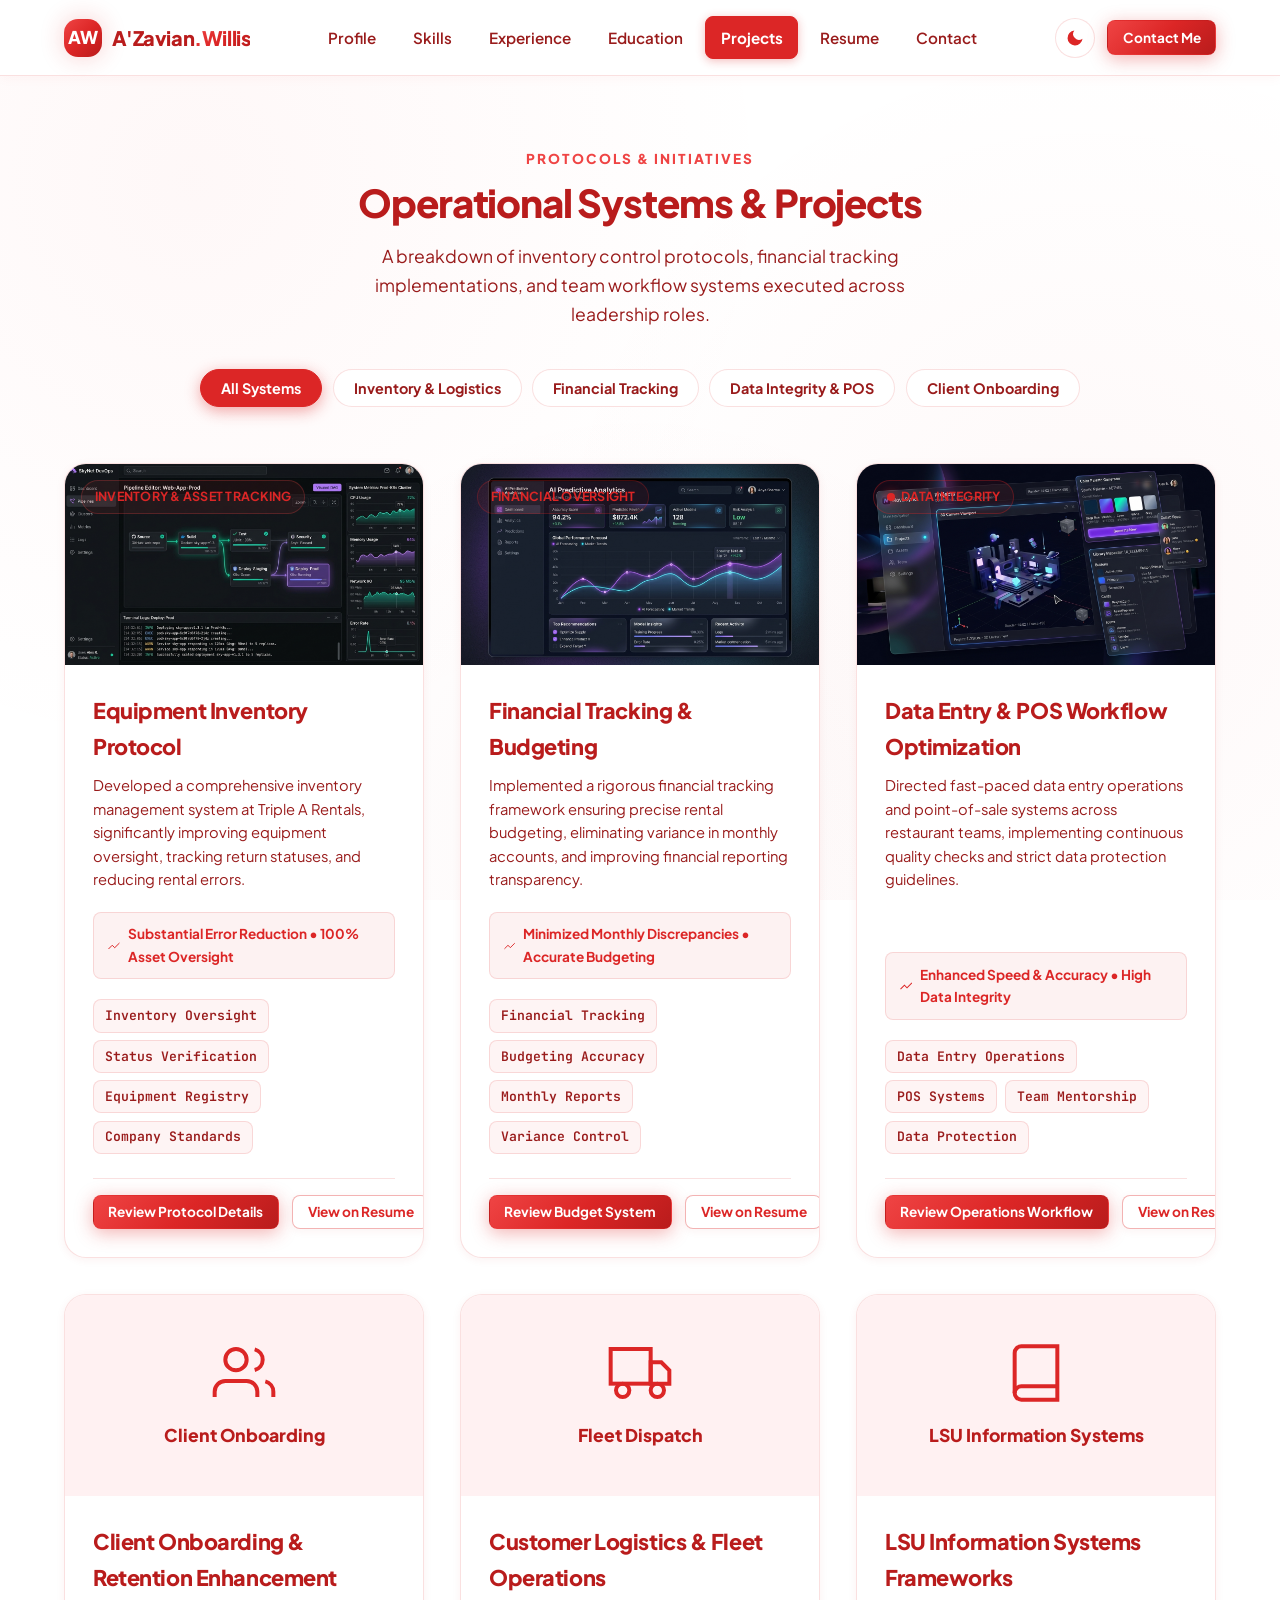
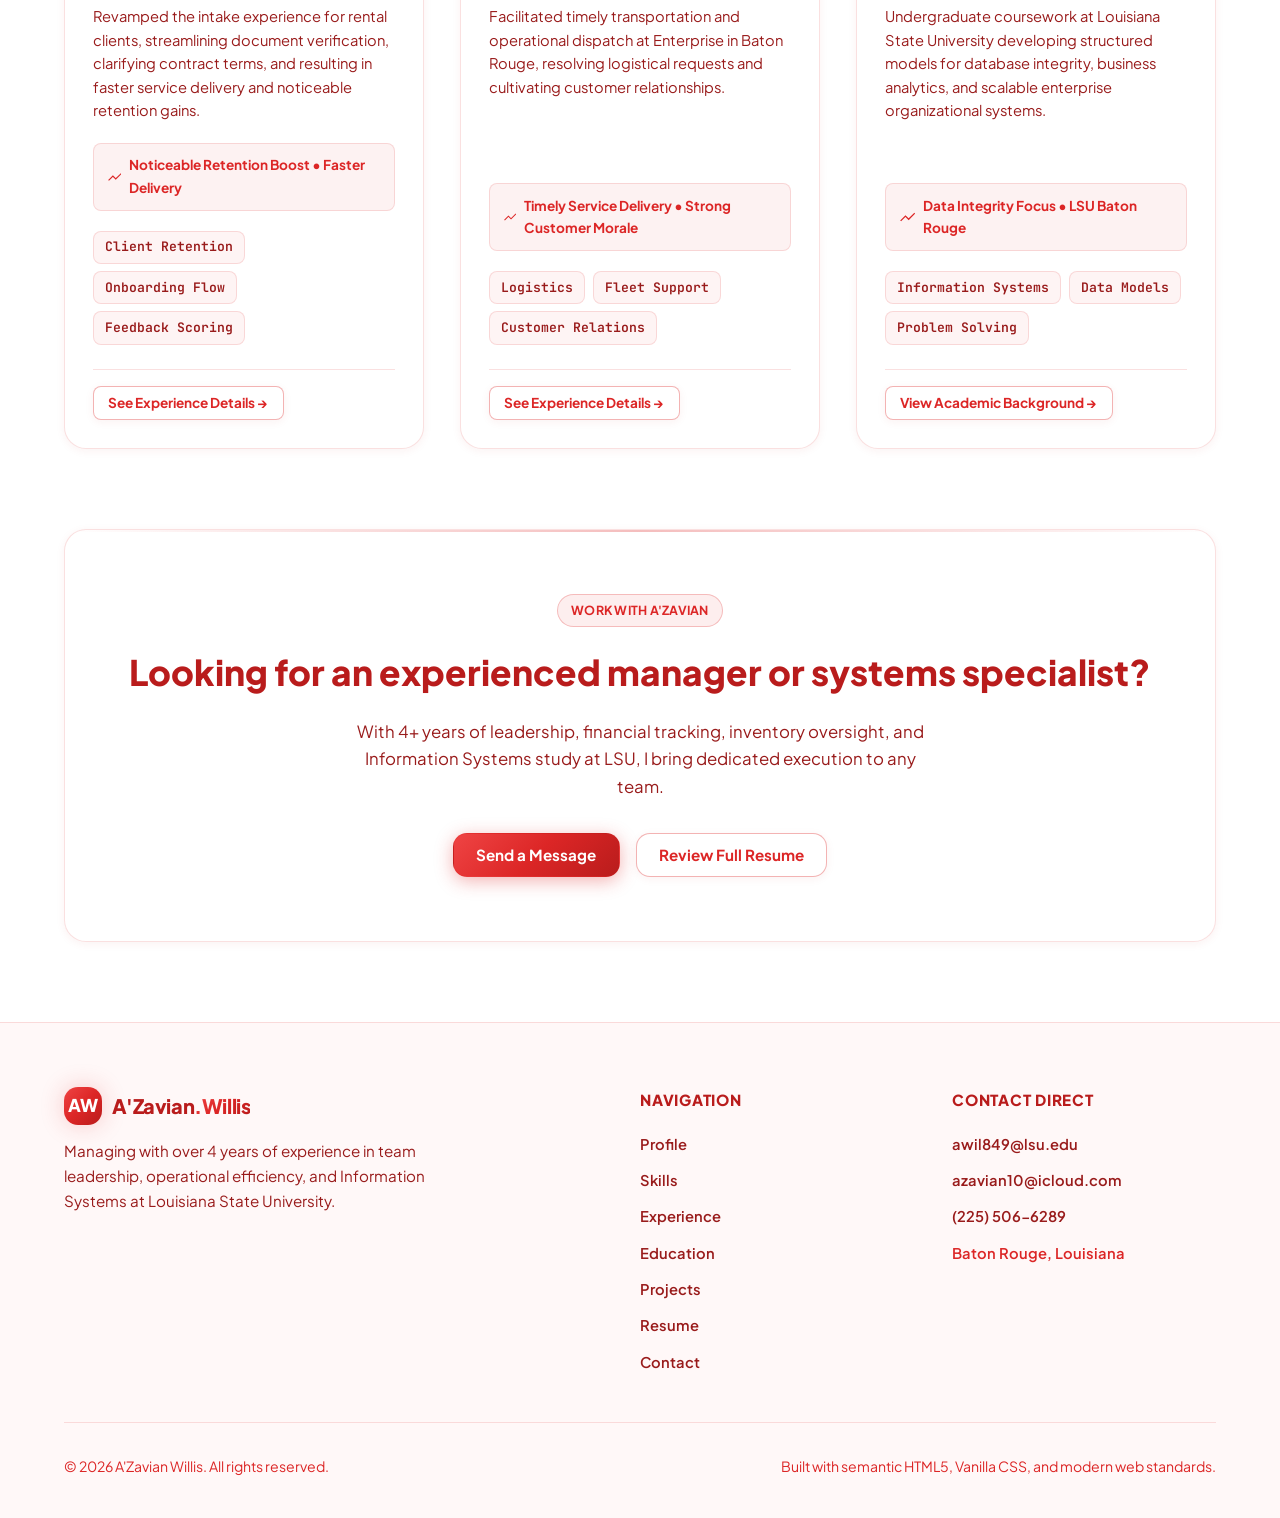
==== commit b587768f: "Update color palette to white background with red wording" ====
--- a/project.html
+++ b/project.html
@@ -195,15 +195,15 @@
 
       <!-- Project 4: Client Onboarding & Retention -->
       <article class="project-card" data-category="client">
-        <div class="project-media" style="display:flex; align-items:center; justify-content:center; background: radial-gradient(circle, #1e1b4b, #090d16);">
+        <div class="project-media" style="display:flex; align-items:center; justify-content:center; background: #fff1f2;">
           <div style="text-align: center; padding: 2rem;">
-            <svg width="64" height="64" viewBox="0 0 24 24" fill="none" stroke="#8b5cf6" stroke-width="1.5">
+            <svg width="64" height="64" viewBox="0 0 24 24" fill="none" stroke="#dc2626" stroke-width="1.5">
               <path d="M17 21v-2a4 4 0 0 0-4-4H5a4 4 0 0 0-4 4v2"></path>
               <circle cx="9" cy="7" r="4"></circle>
               <path d="M23 21v-2a4 4 0 0 0-3-3.87"></path>
               <path d="M16 3.13a4 4 0 0 1 0 7.75"></path>
             </svg>
-            <div style="font-weight: 700; color: #c4b5fd; margin-top: 0.5rem; font-size: 1.1rem;">Client Onboarding</div>
+            <div style="font-weight: 800; color: #b91c1c; margin-top: 0.5rem; font-size: 1.1rem;">Client Onboarding</div>
           </div>
         </div>
         <div class="project-details">
@@ -235,15 +235,15 @@
 
       <!-- Project 5: Transportation & Fleet Dispatch -->
       <article class="project-card" data-category="inventory">
-        <div class="project-media" style="display:flex; align-items:center; justify-content:center; background: radial-gradient(circle, #064e3b, #090d16);">
+        <div class="project-media" style="display:flex; align-items:center; justify-content:center; background: #fff1f2;">
           <div style="text-align: center; padding: 2rem;">
-            <svg width="64" height="64" viewBox="0 0 24 24" fill="none" stroke="#10b981" stroke-width="1.5">
+            <svg width="64" height="64" viewBox="0 0 24 24" fill="none" stroke="#dc2626" stroke-width="1.5">
               <rect x="1" y="3" width="15" height="13"></rect>
               <polygon points="16 8 20 8 23 11 23 16 16 16 16 8"></polygon>
               <circle cx="5.5" cy="18.5" r="2.5"></circle>
               <circle cx="18.5" cy="18.5" r="2.5"></circle>
             </svg>
-            <div style="font-weight: 700; color: #a7f3d0; margin-top: 0.5rem; font-size: 1.1rem;">Fleet Dispatch</div>
+            <div style="font-weight: 800; color: #b91c1c; margin-top: 0.5rem; font-size: 1.1rem;">Fleet Dispatch</div>
           </div>
         </div>
         <div class="project-details">
@@ -275,13 +275,13 @@
 
       <!-- Project 6: LSU Information Systems Academic Frameworks -->
       <article class="project-card" data-category="data">
-        <div class="project-media" style="display:flex; align-items:center; justify-content:center; background: radial-gradient(circle, #3b0764, #090d16);">
+        <div class="project-media" style="display:flex; align-items:center; justify-content:center; background: #fff1f2;">
           <div style="text-align: center; padding: 2rem;">
-            <svg width="64" height="64" viewBox="0 0 24 24" fill="none" stroke="#f59e0b" stroke-width="1.5">
+            <svg width="64" height="64" viewBox="0 0 24 24" fill="none" stroke="#dc2626" stroke-width="1.5">
               <path d="M4 19.5A2.5 2.5 0 0 1 6.5 17H20"></path>
               <path d="M6.5 2H20v20H6.5A2.5 2.5 0 0 1 4 19.5v-15A2.5 2.5 0 0 1 6.5 2z"></path>
             </svg>
-            <div style="font-weight: 700; color: #fde68a; margin-top: 0.5rem; font-size: 1.1rem;">LSU Information Systems</div>
+            <div style="font-weight: 800; color: #b91c1c; margin-top: 0.5rem; font-size: 1.1rem;">LSU Information Systems</div>
           </div>
         </div>
         <div class="project-details">
@@ -372,8 +372,8 @@
             <p id="modal-solution" style="color: var(--text-muted); font-size: 0.95rem; line-height: 1.6;"></p>
           </div>
 
-          <div style="background: rgba(16, 185, 129, 0.08); border: 1px solid rgba(16, 185, 129, 0.25); padding: 1.2rem; border-radius: var(--radius-md);">
-            <h4 style="font-size: 0.95rem; font-weight: 700; margin-bottom: 0.3rem; color: var(--accent-emerald);">Measurable Results</h4>
+          <div style="background: rgba(220, 38, 38, 0.08); border: 1px solid rgba(220, 38, 38, 0.25); padding: 1.2rem; border-radius: var(--radius-md);">
+            <h4 style="font-size: 0.95rem; font-weight: 700; margin-bottom: 0.3rem; color: var(--accent-primary);">Measurable Results</h4>
             <p id="modal-results" style="color: var(--text-main); font-size: 0.92rem;"></p>
           </div>
         </div>
--- a/styles.css
+++ b/styles.css
@@ -1,46 +1,47 @@
 /* ==========================================================================
-   SHARED STYLESHEET - MODERN PORTFOLIO DESIGN SYSTEM
+   SHARED STYLESHEET - WHITE BACKGROUND WITH RED WORDING
    Consistent across index.html, resume.html, and project.html
    ========================================================================== */
 
 @import url('https://fonts.googleapis.com/css2?family=Plus+Jakarta+Sans:ital,wght@0,300;0,400;0,500;0,600;0,700;0,800;1,400&family=JetBrains+Mono:wght@400;500;600&display=swap');
 
-:root {
-  /* Color Palette - Dark Mode (Default) */
-  --bg-primary: #080c14;
-  --bg-secondary: #0d131f;
-  --bg-card: rgba(18, 26, 43, 0.7);
-  --bg-card-hover: rgba(28, 38, 62, 0.85);
-  --bg-card-solid: #111a2c;
-  --bg-glass: rgba(15, 23, 42, 0.75);
+:root,
+[data-theme="light"] {
+  /* Color Palette - White Background with Red Wording */
+  --bg-primary: #ffffff;
+  --bg-secondary: #fff5f5;
+  --bg-card: #ffffff;
+  --bg-card-hover: #fffafa;
+  --bg-card-solid: #ffffff;
+  --bg-glass: rgba(255, 255, 255, 0.94);
   
-  --border-subtle: rgba(255, 255, 255, 0.08);
-  --border-glow: rgba(99, 102, 241, 0.35);
-  --border-strong: rgba(255, 255, 255, 0.16);
-
-  --text-main: #f8fafc;
-  --text-muted: #94a3b8;
-  --text-dim: #64748b;
-
-  /* Vibrant Accents */
-  --accent-primary: #6366f1;       /* Indigo */
-  --accent-primary-hover: #4f46e5;
-  --accent-secondary: #06b6d4;     /* Cyan */
-  --accent-tertiary: #a855f7;      /* Violet */
-  --accent-emerald: #10b981;       /* Green */
-  --accent-amber: #f59e0b;         /* Amber */
-
-  --gradient-brand: linear-gradient(135deg, #6366f1 0%, #a855f7 50%, #06b6d4 100%);
-  --gradient-glow: linear-gradient(135deg, rgba(99, 102, 241, 0.15) 0%, rgba(168, 85, 247, 0.15) 50%, rgba(6, 182, 212, 0.15) 100%);
-  --gradient-card: linear-gradient(180deg, rgba(255, 255, 255, 0.03) 0%, rgba(255, 255, 255, 0) 100%);
-  --gradient-text: linear-gradient(135deg, #ffffff 0%, #cbd5e1 50%, #94a3b8 100%);
-
-  /* Shadows & Glow */
-  --shadow-sm: 0 2px 8px rgba(0, 0, 0, 0.25);
-  --shadow-md: 0 8px 24px rgba(0, 0, 0, 0.35);
-  --shadow-lg: 0 16px 40px rgba(0, 0, 0, 0.5);
-  --shadow-glow: 0 0 25px rgba(99, 102, 241, 0.25);
-  --shadow-glow-cyan: 0 0 25px rgba(6, 182, 212, 0.25);
+  --border-subtle: rgba(220, 38, 38, 0.14);
+  --border-glow: rgba(220, 38, 38, 0.35);
+  --border-strong: rgba(220, 38, 38, 0.25);
+
+  --text-main: #b91c1c;         /* Rich bold red for primary text */
+  --text-muted: #991b1b;        /* Deep crimson red for clear readability */
+  --text-dim: #dc2626;          /* Vibrant red for labels and dates */
+
+  /* Vibrant Red Accents */
+  --accent-primary: #dc2626;       /* Crimson Red */
+  --accent-primary-hover: #b91c1c; /* Deep Red */
+  --accent-secondary: #ef4444;     /* Scarlet Red */
+  --accent-tertiary: #991b1b;      /* Dark Maroon */
+  --accent-emerald: #dc2626;       /* Accent Red */
+  --accent-amber: #e11d48;         /* Rose Red */
+
+  --gradient-brand: linear-gradient(135deg, #ef4444 0%, #dc2626 50%, #b91c1c 100%);
+  --gradient-glow: linear-gradient(135deg, rgba(239, 68, 68, 0.15) 0%, rgba(220, 38, 38, 0.15) 50%, rgba(185, 28, 28, 0.15) 100%);
+  --gradient-card: linear-gradient(180deg, rgba(254, 242, 242, 0.5) 0%, rgba(255, 255, 255, 0) 100%);
+  --gradient-text: linear-gradient(135deg, #dc2626 0%, #b91c1c 60%, #7f1d1d 100%);
+
+  /* Shadows & Subtle Red Glow */
+  --shadow-sm: 0 2px 10px rgba(185, 28, 28, 0.06);
+  --shadow-md: 0 8px 25px rgba(185, 28, 28, 0.10);
+  --shadow-lg: 0 16px 45px rgba(185, 28, 28, 0.14);
+  --shadow-glow: 0 0 25px rgba(220, 38, 38, 0.22);
+  --shadow-glow-cyan: 0 0 25px rgba(239, 68, 68, 0.22);
 
   /* Typography */
   --font-sans: 'Plus Jakarta Sans', -apple-system, BlinkMacSystemFont, 'Segoe UI', Roboto, sans-serif;
@@ -59,28 +60,28 @@
   --transition-slow: 0.45s cubic-bezier(0.4, 0, 0.2, 1);
 }
 
-/* Light Mode Overrides */
-[data-theme="light"] {
-  --bg-primary: #f8fafc;
-  --bg-secondary: #f1f5f9;
-  --bg-card: rgba(255, 255, 255, 0.85);
-  --bg-card-hover: rgba(255, 255, 255, 0.98);
-  --bg-card-solid: #ffffff;
-  --bg-glass: rgba(248, 250, 252, 0.82);
-
-  --border-subtle: rgba(0, 0, 0, 0.08);
-  --border-glow: rgba(99, 102, 241, 0.3);
-  --border-strong: rgba(0, 0, 0, 0.16);
-
-  --text-main: #0f172a;
-  --text-muted: #475569;
-  --text-dim: #64748b;
-
-  --shadow-sm: 0 2px 8px rgba(15, 23, 42, 0.06);
-  --shadow-md: 0 8px 24px rgba(15, 23, 42, 0.08);
-  --shadow-lg: 0 16px 40px rgba(15, 23, 42, 0.12);
-  --shadow-glow: 0 0 25px rgba(99, 102, 241, 0.15);
-  --gradient-text: linear-gradient(135deg, #0f172a 0%, #334155 60%, #475569 100%);
+/* Optional Dark Ruby Mode (Toggled via Theme Button) */
+[data-theme="dark"] {
+  --bg-primary: #0f0505;
+  --bg-secondary: #1a0808;
+  --bg-card: rgba(35, 12, 12, 0.85);
+  --bg-card-hover: rgba(50, 15, 15, 0.95);
+  --bg-card-solid: #200808;
+  --bg-glass: rgba(20, 6, 6, 0.85);
+
+  --border-subtle: rgba(239, 68, 68, 0.2);
+  --border-glow: rgba(239, 68, 68, 0.45);
+  --border-strong: rgba(239, 68, 68, 0.35);
+
+  --text-main: #fecaca;
+  --text-muted: #f87171;
+  --text-dim: #ef4444;
+
+  --shadow-sm: 0 2px 8px rgba(0, 0, 0, 0.4);
+  --shadow-md: 0 8px 24px rgba(0, 0, 0, 0.6);
+  --shadow-lg: 0 16px 40px rgba(0, 0, 0, 0.8);
+  --shadow-glow: 0 0 25px rgba(239, 68, 68, 0.35);
+  --gradient-text: linear-gradient(135deg, #ffffff 0%, #fca5a5 60%, #ef4444 100%);
 }
 
 /* ==========================================================================
@@ -107,9 +108,9 @@
   min-height: 100vh;
   position: relative;
   background-image: 
-    radial-gradient(circle at 15% 20%, rgba(99, 102, 241, 0.08) 0%, transparent 45%),
-    radial-gradient(circle at 85% 65%, rgba(6, 182, 212, 0.07) 0%, transparent 45%),
-    radial-gradient(circle at 50% 90%, rgba(168, 85, 247, 0.06) 0%, transparent 40%);
+    radial-gradient(circle at 15% 20%, rgba(239, 68, 68, 0.04) 0%, transparent 45%),
+    radial-gradient(circle at 85% 65%, rgba(220, 38, 38, 0.03) 0%, transparent 45%),
+    radial-gradient(circle at 50% 90%, rgba(185, 28, 28, 0.03) 0%, transparent 40%);
   background-attachment: fixed;
   transition: background-color var(--transition-base), color var(--transition-base);
 }
@@ -172,6 +173,7 @@
   backdrop-filter: blur(16px);
   -webkit-backdrop-filter: blur(16px);
   border-bottom: 1px solid var(--border-subtle);
+  box-shadow: 0 2px 12px rgba(220, 38, 38, 0.04);
   transition: background var(--transition-base), border-color var(--transition-base);
 }
 
@@ -221,7 +223,7 @@
 
 .nav-link {
   font-size: 0.95rem;
-  font-weight: 500;
+  font-weight: 600;
   color: var(--text-muted);
   padding: 0.5rem 0.9rem;
   border-radius: var(--radius-sm);
@@ -230,20 +232,16 @@
 }
 
 .nav-link:hover {
-  color: var(--text-main);
-  background: rgba(255, 255, 255, 0.05);
+  color: var(--accent-primary);
+  background: rgba(220, 38, 38, 0.06);
 }
 
 .nav-link.active {
-  color: #ffffff;
-  background: rgba(99, 102, 241, 0.15);
-  font-weight: 600;
-  border: 1px solid var(--border-glow);
-}
-
-[data-theme="light"] .nav-link.active {
-  color: var(--accent-primary);
-  background: rgba(99, 102, 241, 0.1);
+  color: #ffffff !important;
+  background: var(--accent-primary);
+  font-weight: 700;
+  border: 1px solid var(--accent-primary);
+  box-shadow: 0 2px 10px rgba(220, 38, 38, 0.3);
 }
 
 .nav-actions {
@@ -262,7 +260,7 @@
   border-radius: var(--radius-full);
   background: var(--bg-card);
   border: 1px solid var(--border-subtle);
-  color: var(--text-main);
+  color: var(--accent-primary);
   transition: all var(--transition-fast);
 }
 
@@ -282,11 +280,11 @@
   display: none;
 }
 
-[data-theme="light"] .theme-toggle-btn .icon-sun {
+[data-theme="dark"] .theme-toggle-btn .icon-sun {
   display: block;
 }
 
-[data-theme="light"] .theme-toggle-btn .icon-moon {
+[data-theme="dark"] .theme-toggle-btn .icon-moon {
   display: none;
 }
 
@@ -308,7 +306,7 @@
   display: block;
   height: 2px;
   width: 100%;
-  background: var(--text-main);
+  background: var(--accent-primary);
   border-radius: 2px;
   transition: transform 0.25s, opacity 0.25s;
 }
@@ -333,7 +331,7 @@
   gap: 0.5rem;
   padding: 0.7rem 1.4rem;
   font-size: 0.95rem;
-  font-weight: 600;
+  font-weight: 700;
   border-radius: var(--radius-md);
   transition: all var(--transition-base);
   line-height: 1.3;
@@ -343,42 +341,41 @@
 
 .btn-primary {
   background: var(--gradient-brand);
-  color: #ffffff;
-  box-shadow: 0 4px 18px rgba(99, 102, 241, 0.35);
-  border: 1px solid rgba(255, 255, 255, 0.15);
+  color: #ffffff !important;
+  box-shadow: 0 4px 18px rgba(220, 38, 38, 0.35);
+  border: 1px solid rgba(220, 38, 38, 0.2);
 }
 
 .btn-primary:hover {
   transform: translateY(-2px);
-  box-shadow: 0 8px 25px rgba(99, 102, 241, 0.5);
-  color: #ffffff;
+  box-shadow: 0 8px 25px rgba(220, 38, 38, 0.5);
+  color: #ffffff !important;
 }
 
 .btn-secondary {
-  background: var(--bg-card);
-  color: var(--text-main);
-  border: 1px solid var(--border-subtle);
+  background: #ffffff;
+  color: var(--accent-primary);
+  border: 1px solid var(--border-glow);
   box-shadow: var(--shadow-sm);
-  backdrop-filter: blur(10px);
 }
 
 .btn-secondary:hover {
-  background: var(--bg-card-hover);
+  background: #fff5f5;
   border-color: var(--accent-primary);
-  color: var(--text-main);
+  color: var(--accent-primary-hover);
   transform: translateY(-2px);
 }
 
 .btn-outline {
   background: transparent;
-  color: var(--text-main);
-  border: 1px solid var(--border-strong);
+  color: var(--accent-primary);
+  border: 1.5px solid var(--accent-primary);
 }
 
 .btn-outline:hover {
-  border-color: var(--accent-secondary);
-  background: rgba(6, 182, 212, 0.08);
-  color: var(--accent-secondary);
+  border-color: var(--accent-primary-hover);
+  background: rgba(220, 38, 38, 0.08);
+  color: var(--accent-primary-hover);
 }
 
 .btn-sm {
@@ -401,7 +398,7 @@
   gap: 0.4rem;
   padding: 0.35rem 0.8rem;
   font-size: 0.78rem;
-  font-weight: 600;
+  font-weight: 700;
   letter-spacing: 0.02em;
   text-transform: uppercase;
   border-radius: var(--radius-full);
@@ -409,18 +406,18 @@
 }
 
 .badge-status {
-  background: rgba(16, 185, 129, 0.12);
-  color: var(--accent-emerald);
-  border-color: rgba(16, 185, 129, 0.3);
+  background: rgba(220, 38, 38, 0.08);
+  color: var(--accent-primary);
+  border-color: rgba(220, 38, 38, 0.3);
 }
 
 .badge-status::before {
   content: '';
   width: 8px;
   height: 8px;
-  background-color: var(--accent-emerald);
+  background-color: var(--accent-primary);
   border-radius: 50%;
-  box-shadow: 0 0 10px var(--accent-emerald);
+  box-shadow: 0 0 10px var(--accent-primary);
   animation: pulse-dot 2s infinite ease-in-out;
 }
 
@@ -430,15 +427,15 @@
 }
 
 .badge-brand {
-  background: rgba(99, 102, 241, 0.12);
-  color: #818cf8;
-  border-color: rgba(99, 102, 241, 0.3);
+  background: rgba(220, 38, 38, 0.08);
+  color: var(--accent-primary);
+  border-color: rgba(220, 38, 38, 0.25);
 }
 
 .badge-cyan {
-  background: rgba(6, 182, 212, 0.12);
-  color: var(--accent-secondary);
-  border-color: rgba(6, 182, 212, 0.3);
+  background: rgba(239, 68, 68, 0.08);
+  color: var(--accent-primary);
+  border-color: rgba(239, 68, 68, 0.25);
 }
 
 .tech-tag {
@@ -448,7 +445,8 @@
   padding: 0.3rem 0.7rem;
   font-size: 0.82rem;
   font-family: var(--font-mono);
-  background: rgba(255, 255, 255, 0.04);
+  font-weight: 600;
+  background: rgba(220, 38, 38, 0.05);
   color: var(--text-muted);
   border-radius: var(--radius-sm);
   border: 1px solid var(--border-subtle);
@@ -456,8 +454,8 @@
 }
 
 .tech-tag:hover {
-  background: rgba(99, 102, 241, 0.1);
-  color: var(--text-main);
+  background: rgba(220, 38, 38, 0.12);
+  color: var(--accent-primary);
   border-color: var(--border-glow);
 }
 
@@ -483,8 +481,8 @@
   top: 0;
   left: 0;
   right: 0;
-  height: 1px;
-  background: linear-gradient(90deg, transparent, rgba(255, 255, 255, 0.15), transparent);
+  height: 2px;
+  background: linear-gradient(90deg, transparent, rgba(220, 38, 38, 0.3), transparent);
 }
 
 .glass-card:hover {
@@ -504,7 +502,7 @@
 
 .section-subtitle {
   font-size: 0.85rem;
-  font-weight: 700;
+  font-weight: 800;
   text-transform: uppercase;
   letter-spacing: 0.15em;
   color: var(--accent-secondary);
@@ -570,6 +568,7 @@
   font-weight: 800;
   letter-spacing: -0.035em;
   line-height: 1.1;
+  color: var(--text-main);
   margin-bottom: 1.5rem;
 }
 
@@ -601,15 +600,16 @@
   width: 44px;
   height: 44px;
   border-radius: var(--radius-md);
-  background: var(--bg-card);
+  background: #ffffff;
   border: 1px solid var(--border-subtle);
-  color: var(--text-muted);
+  color: var(--accent-primary);
+  box-shadow: var(--shadow-sm);
   transition: all var(--transition-fast);
 }
 
 .social-icon:hover {
   color: #ffffff;
-  background: rgba(99, 102, 241, 0.2);
+  background: var(--accent-primary);
   border-color: var(--accent-primary);
   transform: translateY(-3px);
   box-shadow: var(--shadow-glow);
@@ -635,8 +635,8 @@
   height: 360px;
   border-radius: 36px;
   padding: 8px;
-  background: linear-gradient(135deg, rgba(99, 102, 241, 0.5), rgba(6, 182, 212, 0.3), rgba(168, 85, 247, 0.5));
-  box-shadow: var(--shadow-lg), 0 0 50px rgba(99, 102, 241, 0.25);
+  background: linear-gradient(135deg, rgba(239, 68, 68, 0.6), rgba(220, 38, 38, 0.4), rgba(185, 28, 28, 0.6));
+  box-shadow: var(--shadow-lg), 0 0 50px rgba(220, 38, 38, 0.22);
   animation: float 6s ease-in-out infinite;
 }
 
@@ -653,7 +653,7 @@
   display: block;
 }
 
-/* Floating Tech Badges */
+/* Floating Badges */
 .floating-badge {
   position: absolute;
   background: var(--bg-glass);
@@ -666,7 +666,8 @@
   align-items: center;
   gap: 0.6rem;
   font-size: 0.85rem;
-  font-weight: 600;
+  font-weight: 700;
+  color: var(--text-main);
   z-index: 3;
 }
 
@@ -686,8 +687,8 @@
   width: 10px;
   height: 10px;
   border-radius: 50%;
-  background: var(--accent-secondary);
-  box-shadow: 0 0 8px var(--accent-secondary);
+  background: var(--accent-primary);
+  box-shadow: 0 0 8px var(--accent-primary);
 }
 
 /* Quick Metrics Banner */
@@ -709,13 +710,14 @@
   border-radius: var(--radius-md);
   padding: 1.5rem;
   text-align: center;
-  backdrop-filter: blur(10px);
+  box-shadow: var(--shadow-sm);
   transition: transform var(--transition-fast), border-color var(--transition-fast);
 }
 
 .stat-card:hover {
   transform: translateY(-4px);
   border-color: var(--border-glow);
+  box-shadow: var(--shadow-md);
 }
 
 .stat-number {
@@ -733,7 +735,7 @@
 .stat-label {
   font-size: 0.88rem;
   color: var(--text-muted);
-  font-weight: 500;
+  font-weight: 600;
 }
 
 /* Skills Section */
@@ -752,7 +754,7 @@
   border: 1px solid var(--border-subtle);
   border-radius: var(--radius-lg);
   padding: 2rem;
-  backdrop-filter: blur(12px);
+  box-shadow: var(--shadow-sm);
   transition: all var(--transition-base);
 }
 
@@ -766,7 +768,7 @@
   width: 48px;
   height: 48px;
   border-radius: var(--radius-md);
-  background: rgba(99, 102, 241, 0.12);
+  background: rgba(220, 38, 38, 0.08);
   border: 1px solid var(--border-glow);
   display: flex;
   align-items: center;
@@ -805,19 +807,21 @@
   align-items: center;
   font-size: 0.9rem;
   font-weight: 600;
+  color: var(--text-main);
   margin-bottom: 0.4rem;
 }
 
 .skill-percentage {
   font-family: var(--font-mono);
   font-size: 0.82rem;
-  color: var(--accent-secondary);
+  font-weight: 700;
+  color: var(--accent-primary);
 }
 
 .skill-progress-track {
   width: 100%;
   height: 8px;
-  background: rgba(255, 255, 255, 0.08);
+  background: rgba(220, 38, 38, 0.1);
   border-radius: var(--radius-full);
   overflow: hidden;
   position: relative;
@@ -868,9 +872,9 @@
   width: 18px;
   height: 18px;
   border-radius: 50%;
-  background: var(--bg-primary);
+  background: #ffffff;
   border: 3px solid var(--accent-primary);
-  box-shadow: 0 0 12px var(--accent-primary);
+  box-shadow: 0 0 12px rgba(220, 38, 38, 0.4);
   z-index: 2;
 }
 
@@ -879,7 +883,7 @@
   border: 1px solid var(--border-subtle);
   border-radius: var(--radius-lg);
   padding: 2rem;
-  backdrop-filter: blur(12px);
+  box-shadow: var(--shadow-sm);
   transition: all var(--transition-base);
 }
 
@@ -900,22 +904,23 @@
 
 .timeline-role {
   font-size: 1.25rem;
-  font-weight: 700;
+  font-weight: 800;
   color: var(--text-main);
 }
 
 .timeline-company {
   font-size: 0.95rem;
   color: var(--accent-secondary);
-  font-weight: 600;
+  font-weight: 700;
   margin-top: 0.2rem;
 }
 
 .timeline-period {
   font-family: var(--font-mono);
   font-size: 0.82rem;
-  color: var(--text-dim);
-  background: rgba(255, 255, 255, 0.05);
+  font-weight: 600;
+  color: var(--accent-primary);
+  background: rgba(220, 38, 38, 0.08);
   padding: 0.3rem 0.75rem;
   border-radius: var(--radius-full);
   border: 1px solid var(--border-subtle);
@@ -967,7 +972,7 @@
   border: 1px solid var(--border-subtle);
   border-radius: var(--radius-lg);
   padding: 2.5rem;
-  backdrop-filter: blur(12px);
+  box-shadow: var(--shadow-sm);
   display: flex;
   flex-direction: column;
   justify-content: space-between;
@@ -991,7 +996,7 @@
   width: 48px;
   height: 48px;
   border-radius: 50%;
-  background: rgba(99, 102, 241, 0.12);
+  background: rgba(220, 38, 38, 0.08);
   border: 1px solid var(--border-glow);
   display: flex;
   align-items: center;
@@ -1007,16 +1012,26 @@
 
 .contact-detail-label {
   font-size: 0.82rem;
-  color: var(--text-dim);
+  color: var(--accent-primary);
   text-transform: uppercase;
   letter-spacing: 0.05em;
-  font-weight: 600;
+  font-weight: 700;
 }
 
 .contact-detail-value {
   font-size: 1.05rem;
   color: var(--text-main);
-  font-weight: 600;
+  font-weight: 700;
+}
+
+.contact-detail-value a {
+  color: var(--text-main);
+  text-decoration: underline;
+  text-underline-offset: 3px;
+}
+
+.contact-detail-value a:hover {
+  color: var(--accent-secondary);
 }
 
 .contact-form-card {
@@ -1024,7 +1039,7 @@
   border: 1px solid var(--border-subtle);
   border-radius: var(--radius-lg);
   padding: 2.5rem;
-  backdrop-filter: blur(12px);
+  box-shadow: var(--shadow-sm);
 }
 
 .contact-form {
@@ -1047,15 +1062,15 @@
 
 .form-label {
   font-size: 0.88rem;
-  font-weight: 600;
+  font-weight: 700;
   color: var(--text-main);
 }
 
 .form-input, .form-textarea {
   width: 100%;
   padding: 0.85rem 1.1rem;
-  background: rgba(255, 255, 255, 0.03);
-  border: 1px solid var(--border-subtle);
+  background: #ffffff;
+  border: 1px solid var(--border-strong);
   border-radius: var(--radius-md);
   color: var(--text-main);
   outline: none;
@@ -1063,10 +1078,14 @@
   transition: all var(--transition-fast);
 }
 
+.form-input::placeholder, .form-textarea::placeholder {
+  color: rgba(185, 28, 28, 0.45);
+}
+
 .form-input:focus, .form-textarea:focus {
   border-color: var(--accent-primary);
-  box-shadow: 0 0 0 3px rgba(99, 102, 241, 0.2);
-  background: rgba(255, 255, 255, 0.06);
+  box-shadow: 0 0 0 3px rgba(220, 38, 38, 0.15);
+  background: #ffffff;
 }
 
 .form-textarea {
@@ -1093,7 +1112,7 @@
   border: 1px solid var(--border-subtle);
   border-radius: var(--radius-lg);
   padding: 3.5rem;
-  box-shadow: var(--shadow-lg);
+  box-shadow: var(--shadow-md);
   margin-bottom: 5rem;
 }
 
@@ -1120,7 +1139,7 @@
 .resume-target-title {
   font-size: 1.25rem;
   color: var(--accent-secondary);
-  font-weight: 600;
+  font-weight: 700;
 }
 
 .resume-meta-list {
@@ -1143,14 +1162,24 @@
   color: var(--accent-primary);
 }
 
+.resume-meta-item a {
+  color: var(--accent-primary);
+  text-decoration: underline;
+  text-underline-offset: 3px;
+}
+
+.resume-meta-item a:hover {
+  color: var(--accent-primary-hover);
+}
+
 .resume-section-title {
   font-size: 1.35rem;
-  font-weight: 700;
+  font-weight: 800;
   letter-spacing: -0.02em;
   color: var(--text-main);
   margin-bottom: 1.25rem;
   padding-bottom: 0.5rem;
-  border-bottom: 2px solid rgba(99, 102, 241, 0.4);
+  border-bottom: 2px solid rgba(220, 38, 38, 0.4);
   display: flex;
   align-items: center;
   gap: 0.65rem;
@@ -1179,19 +1208,20 @@
 
 .resume-job-title {
   font-size: 1.15rem;
+  font-weight: 800;
+  color: var(--text-main);
+}
+
+.resume-company-name {
   font-weight: 700;
-  color: var(--text-main);
-}
-
-.resume-company-name {
-  font-weight: 600;
   color: var(--accent-primary);
 }
 
 .resume-date-range {
   font-family: var(--font-mono);
   font-size: 0.85rem;
-  color: var(--text-dim);
+  font-weight: 600;
+  color: var(--accent-primary);
 }
 
 .resume-bullet-list {
@@ -1225,7 +1255,7 @@
 
 .resume-skill-group h4 {
   font-size: 0.95rem;
-  font-weight: 700;
+  font-weight: 800;
   color: var(--text-main);
   margin-bottom: 0.5rem;
 }
@@ -1257,7 +1287,7 @@
 .filter-btn {
   padding: 0.55rem 1.25rem;
   font-size: 0.9rem;
-  font-weight: 600;
+  font-weight: 700;
   border-radius: var(--radius-full);
   background: var(--bg-card);
   border: 1px solid var(--border-subtle);
@@ -1267,15 +1297,15 @@
 
 .filter-btn:hover {
   background: var(--bg-card-hover);
-  color: var(--text-main);
+  color: var(--accent-primary);
   border-color: var(--border-glow);
 }
 
 .filter-btn.active {
   background: var(--accent-primary);
-  color: #ffffff;
+  color: #ffffff !important;
   border-color: var(--accent-primary);
-  box-shadow: 0 4px 15px rgba(99, 102, 241, 0.4);
+  box-shadow: 0 4px 15px rgba(220, 38, 38, 0.4);
 }
 
 /* Projects Grid */
@@ -1293,13 +1323,14 @@
   overflow: hidden;
   display: flex;
   flex-direction: column;
+  box-shadow: var(--shadow-sm);
   transition: transform var(--transition-base), border-color var(--transition-base), box-shadow var(--transition-base);
 }
 
 .project-card:hover {
   transform: translateY(-6px);
   border-color: var(--border-glow);
-  box-shadow: var(--shadow-lg), var(--shadow-glow);
+  box-shadow: var(--shadow-md), var(--shadow-glow);
 }
 
 .project-media {
@@ -1307,7 +1338,7 @@
   width: 100%;
   aspect-ratio: 16 / 9;
   overflow: hidden;
-  background: #020617;
+  background: #fef2f2;
 }
 
 .project-thumb {
@@ -1337,7 +1368,7 @@
 
 .project-title {
   font-size: 1.35rem;
-  font-weight: 700;
+  font-weight: 800;
   letter-spacing: -0.02em;
   color: var(--text-main);
   margin-bottom: 0.6rem;
@@ -1352,17 +1383,17 @@
 }
 
 .project-metrics {
-  background: rgba(255, 255, 255, 0.03);
+  background: rgba(220, 38, 38, 0.06);
   border: 1px solid var(--border-subtle);
   border-radius: var(--radius-sm);
   padding: 0.65rem 0.85rem;
   margin-bottom: 1.25rem;
   font-size: 0.85rem;
-  color: var(--accent-secondary);
+  color: var(--accent-primary);
   display: flex;
   align-items: center;
   gap: 0.5rem;
-  font-weight: 600;
+  font-weight: 700;
 }
 
 .project-tech-stack {
@@ -1387,8 +1418,8 @@
 .modal-overlay {
   position: fixed;
   inset: 0;
-  background: rgba(5, 8, 15, 0.8);
-  backdrop-filter: blur(12px);
+  background: rgba(120, 20, 20, 0.45);
+  backdrop-filter: blur(8px);
   z-index: 200;
   display: flex;
   align-items: center;
@@ -1405,7 +1436,7 @@
 }
 
 .modal-content {
-  background: var(--bg-card-solid);
+  background: #ffffff;
   border: 1px solid var(--border-glow);
   border-radius: var(--radius-lg);
   max-width: 800px;
@@ -1429,17 +1460,17 @@
   width: 36px;
   height: 36px;
   border-radius: 50%;
-  background: rgba(255, 255, 255, 0.08);
+  background: rgba(220, 38, 38, 0.08);
   display: flex;
   align-items: center;
   justify-content: center;
-  color: var(--text-main);
+  color: var(--accent-primary);
   transition: background var(--transition-fast);
   z-index: 10;
 }
 
 .modal-close-btn:hover {
-  background: rgba(255, 255, 255, 0.2);
+  background: rgba(220, 38, 38, 0.2);
 }
 
 .modal-body {
@@ -1453,8 +1484,8 @@
   position: fixed;
   bottom: 2rem;
   right: 2rem;
-  background: var(--bg-card-solid);
-  border: 1px solid var(--accent-emerald);
+  background: #ffffff;
+  border: 1.5px solid var(--accent-primary);
   color: var(--text-main);
   padding: 0.9rem 1.4rem;
   border-radius: var(--radius-md);
@@ -1465,6 +1496,7 @@
   z-index: 300;
   transform: translateY(100px);
   opacity: 0;
+  font-weight: 600;
   transition: all var(--transition-base);
 }
 
@@ -1478,7 +1510,7 @@
    ========================================================================== */
 .site-footer {
   border-top: 1px solid var(--border-subtle);
-  background: var(--bg-secondary);
+  background: #fff8f8;
   padding: 4rem 0 2.5rem;
   margin-top: 4rem;
   position: relative;
@@ -1500,7 +1532,7 @@
 
 .footer-col h4 {
   font-size: 0.95rem;
-  font-weight: 700;
+  font-weight: 800;
   color: var(--text-main);
   margin-bottom: 1.25rem;
   text-transform: uppercase;
@@ -1516,6 +1548,7 @@
 .footer-nav-link {
   font-size: 0.92rem;
   color: var(--text-muted);
+  font-weight: 600;
   transition: color var(--transition-fast);
 }
 
@@ -1541,7 +1574,7 @@
 @media print {
   body {
     background: #ffffff !important;
-    color: #0f172a !important;
+    color: #1a0000 !important;
     font-size: 12pt;
     line-height: 1.4;
   }
@@ -1571,29 +1604,29 @@
   }
 
   .resume-name {
-    color: #000000 !important;
+    color: #b91c1c !important;
     font-size: 20pt !important;
   }
 
   .resume-target-title,
   .resume-company-name {
-    color: #3730a3 !important;
+    color: #b91c1c !important;
   }
 
   .resume-section-title {
-    color: #0f172a !important;
-    border-bottom: 1.5pt solid #cbd5e1 !important;
+    color: #991b1b !important;
+    border-bottom: 1.5pt solid #dc2626 !important;
     font-size: 13pt !important;
     margin-top: 1.2rem;
     margin-bottom: 0.8rem;
   }
 
   .resume-bullet-item {
-    color: #1e293b !important;
+    color: #7f1d1d !important;
   }
 
   .resume-date-range {
-    color: #475569 !important;
+    color: #b91c1c !important;
   }
 
   a {
@@ -1662,7 +1695,7 @@
     top: var(--header-height);
     left: 0;
     right: 0;
-    background: var(--bg-card-solid);
+    background: #ffffff;
     border-bottom: 1px solid var(--border-subtle);
     flex-direction: column;
     padding: 1.5rem;
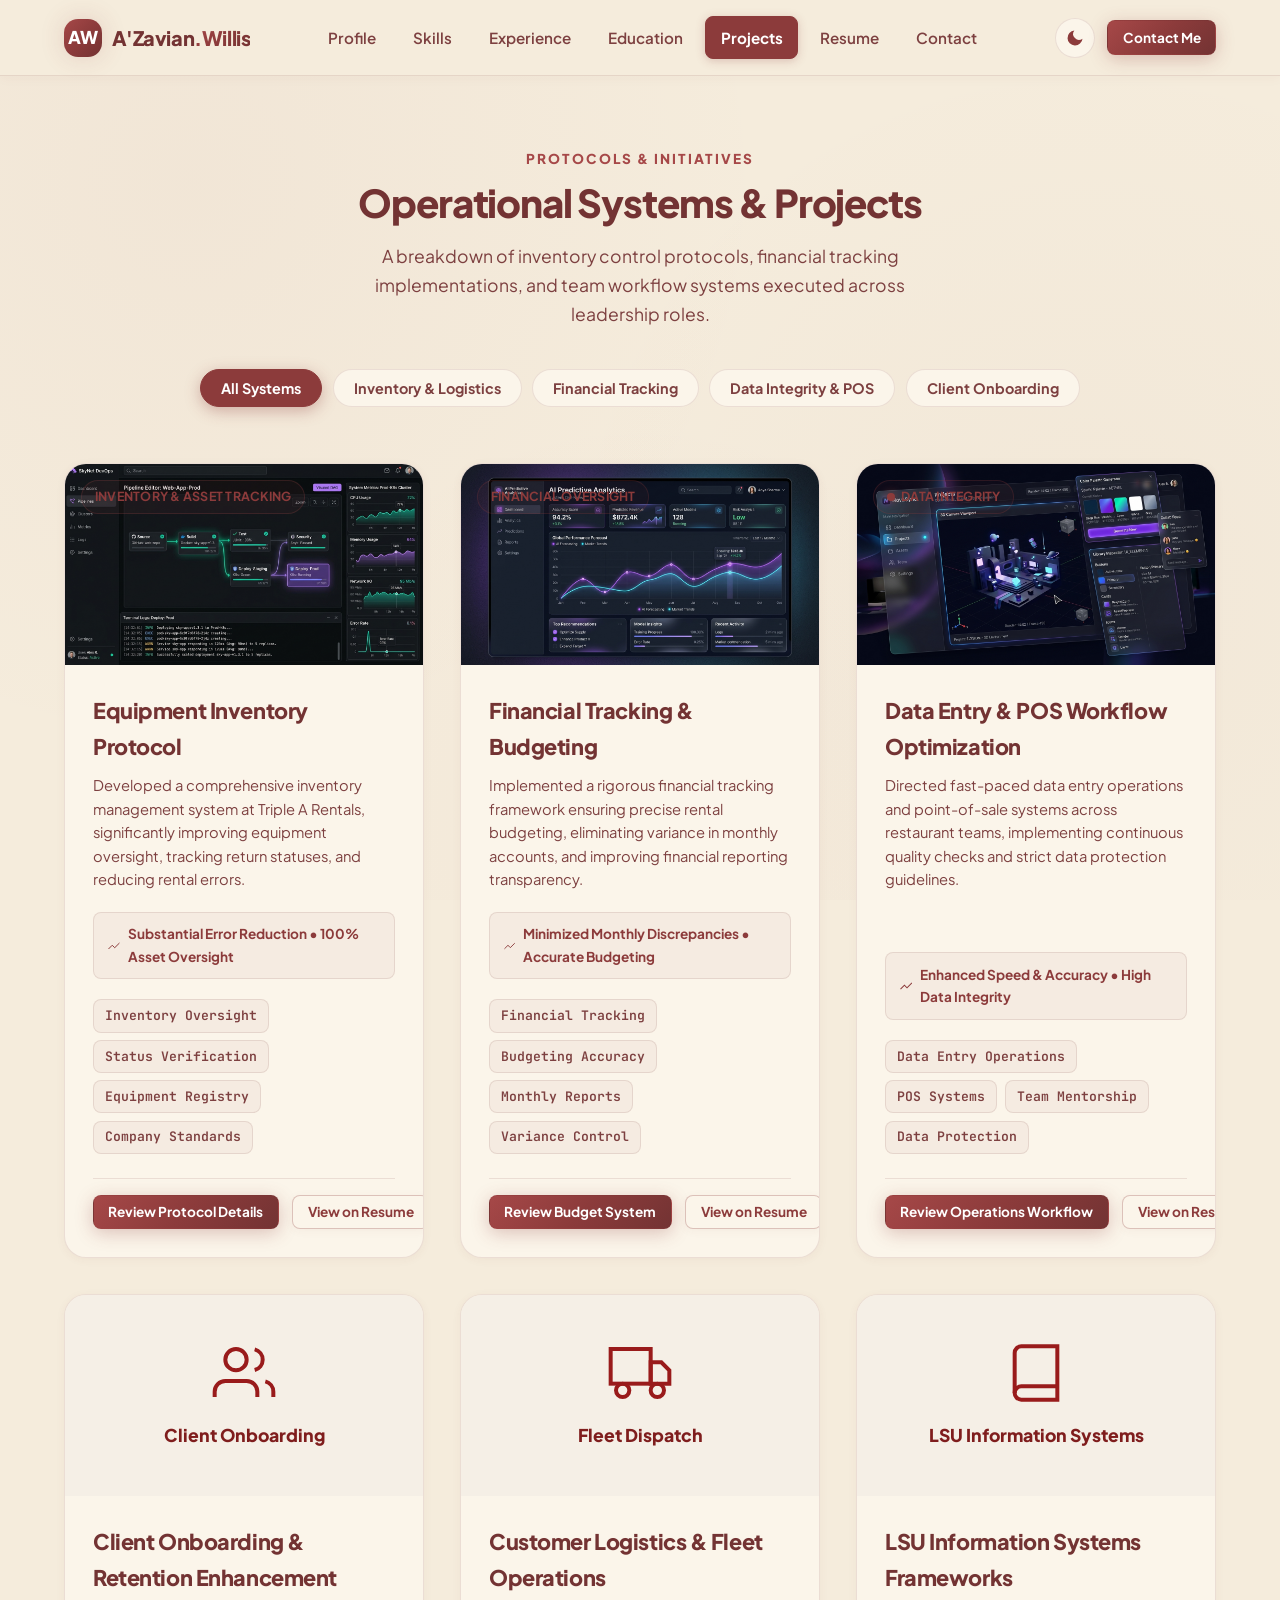
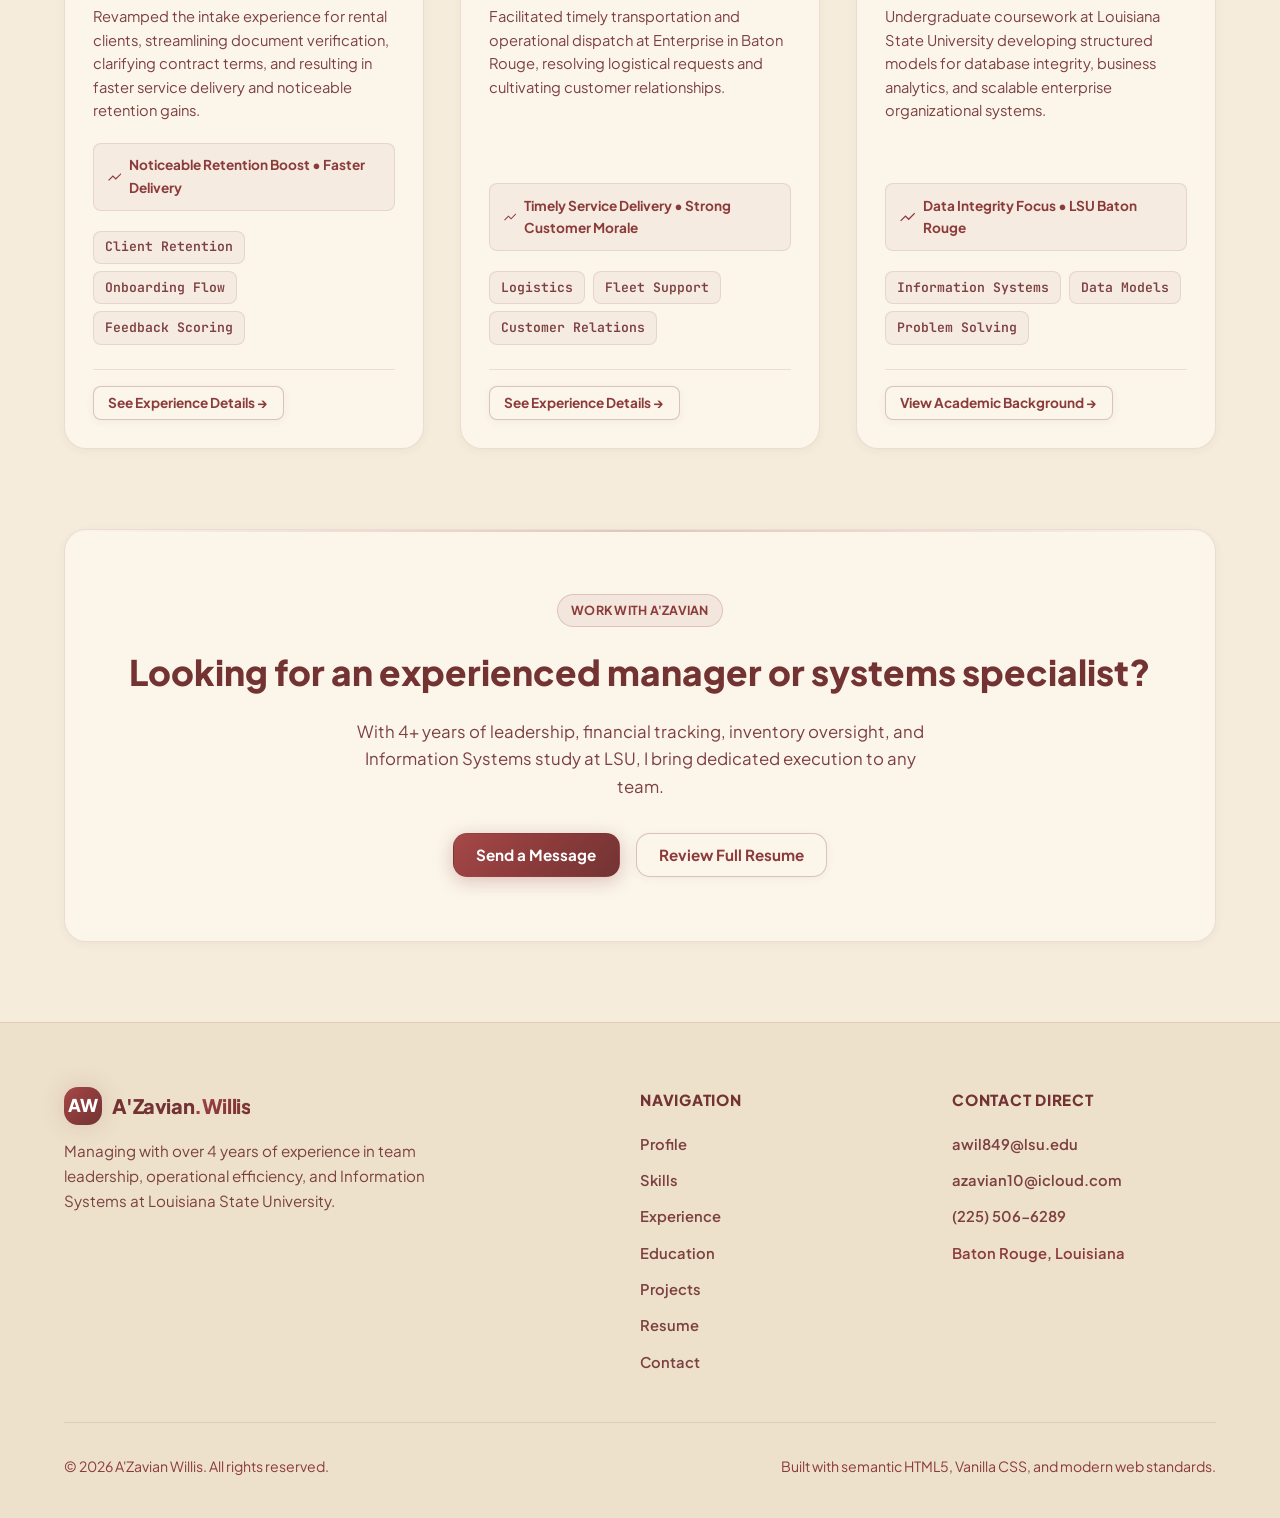
==== commit 339e5ae8: "cream changes" ====
--- a/project.html
+++ b/project.html
@@ -195,15 +195,15 @@
 
       <!-- Project 4: Client Onboarding & Retention -->
       <article class="project-card" data-category="client">
-        <div class="project-media" style="display:flex; align-items:center; justify-content:center; background: #fff1f2;">
+        <div class="project-media" style="display:flex; align-items:center; justify-content:center; background: #f5efe6;">
           <div style="text-align: center; padding: 2rem;">
-            <svg width="64" height="64" viewBox="0 0 24 24" fill="none" stroke="#dc2626" stroke-width="1.5">
+            <svg width="64" height="64" viewBox="0 0 24 24" fill="none" stroke="#991b1b" stroke-width="1.5">
               <path d="M17 21v-2a4 4 0 0 0-4-4H5a4 4 0 0 0-4 4v2"></path>
               <circle cx="9" cy="7" r="4"></circle>
               <path d="M23 21v-2a4 4 0 0 0-3-3.87"></path>
               <path d="M16 3.13a4 4 0 0 1 0 7.75"></path>
             </svg>
-            <div style="font-weight: 800; color: #b91c1c; margin-top: 0.5rem; font-size: 1.1rem;">Client Onboarding</div>
+            <div style="font-weight: 800; color: #7f1d1d; margin-top: 0.5rem; font-size: 1.1rem;">Client Onboarding</div>
           </div>
         </div>
         <div class="project-details">
@@ -235,15 +235,15 @@
 
       <!-- Project 5: Transportation & Fleet Dispatch -->
       <article class="project-card" data-category="inventory">
-        <div class="project-media" style="display:flex; align-items:center; justify-content:center; background: #fff1f2;">
+        <div class="project-media" style="display:flex; align-items:center; justify-content:center; background: #f5efe6;">
           <div style="text-align: center; padding: 2rem;">
-            <svg width="64" height="64" viewBox="0 0 24 24" fill="none" stroke="#dc2626" stroke-width="1.5">
+            <svg width="64" height="64" viewBox="0 0 24 24" fill="none" stroke="#991b1b" stroke-width="1.5">
               <rect x="1" y="3" width="15" height="13"></rect>
               <polygon points="16 8 20 8 23 11 23 16 16 16 16 8"></polygon>
               <circle cx="5.5" cy="18.5" r="2.5"></circle>
               <circle cx="18.5" cy="18.5" r="2.5"></circle>
             </svg>
-            <div style="font-weight: 800; color: #b91c1c; margin-top: 0.5rem; font-size: 1.1rem;">Fleet Dispatch</div>
+            <div style="font-weight: 800; color: #7f1d1d; margin-top: 0.5rem; font-size: 1.1rem;">Fleet Dispatch</div>
           </div>
         </div>
         <div class="project-details">
@@ -275,13 +275,13 @@
 
       <!-- Project 6: LSU Information Systems Academic Frameworks -->
       <article class="project-card" data-category="data">
-        <div class="project-media" style="display:flex; align-items:center; justify-content:center; background: #fff1f2;">
+        <div class="project-media" style="display:flex; align-items:center; justify-content:center; background: #f5efe6;">
           <div style="text-align: center; padding: 2rem;">
-            <svg width="64" height="64" viewBox="0 0 24 24" fill="none" stroke="#dc2626" stroke-width="1.5">
+            <svg width="64" height="64" viewBox="0 0 24 24" fill="none" stroke="#991b1b" stroke-width="1.5">
               <path d="M4 19.5A2.5 2.5 0 0 1 6.5 17H20"></path>
               <path d="M6.5 2H20v20H6.5A2.5 2.5 0 0 1 4 19.5v-15A2.5 2.5 0 0 1 6.5 2z"></path>
             </svg>
-            <div style="font-weight: 800; color: #b91c1c; margin-top: 0.5rem; font-size: 1.1rem;">LSU Information Systems</div>
+            <div style="font-weight: 800; color: #7f1d1d; margin-top: 0.5rem; font-size: 1.1rem;">LSU Information Systems</div>
           </div>
         </div>
         <div class="project-details">
--- a/styles.css
+++ b/styles.css
@@ -1,5 +1,5 @@
 /* ==========================================================================
-   SHARED STYLESHEET - WHITE BACKGROUND WITH RED WORDING
+   SHARED STYLESHEET - WARM CREAM BACKGROUND WITH SUBDUED RED WORDING
    Consistent across index.html, resume.html, and project.html
    ========================================================================== */
 
@@ -7,41 +7,41 @@
 
 :root,
 [data-theme="light"] {
-  /* Color Palette - White Background with Red Wording */
-  --bg-primary: #ffffff;
-  --bg-secondary: #fff5f5;
-  --bg-card: #ffffff;
-  --bg-card-hover: #fffafa;
-  --bg-card-solid: #ffffff;
-  --bg-glass: rgba(255, 255, 255, 0.94);
+  /* Color Palette - Warm Cream Background with Subdued Deep Red Wording */
+  --bg-primary: #f5ecdc;         /* Natural warm cream */
+  --bg-secondary: #ede1cb;       /* Deeper warm ivory/cream */
+  --bg-card: #fbf5ea;            /* Crisp warm white card */
+  --bg-card-hover: #f8efe0;      /* Gentle cream hover */
+  --bg-card-solid: #fbf5ea;
+  --bg-glass: rgba(245, 236, 220, 0.94);
   
-  --border-subtle: rgba(220, 38, 38, 0.14);
-  --border-glow: rgba(220, 38, 38, 0.35);
-  --border-strong: rgba(220, 38, 38, 0.25);
-
-  --text-main: #b91c1c;         /* Rich bold red for primary text */
-  --text-muted: #991b1b;        /* Deep crimson red for clear readability */
-  --text-dim: #dc2626;          /* Vibrant red for labels and dates */
-
-  /* Vibrant Red Accents */
-  --accent-primary: #dc2626;       /* Crimson Red */
-  --accent-primary-hover: #b91c1c; /* Deep Red */
-  --accent-secondary: #ef4444;     /* Scarlet Red */
-  --accent-tertiary: #991b1b;      /* Dark Maroon */
-  --accent-emerald: #dc2626;       /* Accent Red */
-  --accent-amber: #e11d48;         /* Rose Red */
-
-  --gradient-brand: linear-gradient(135deg, #ef4444 0%, #dc2626 50%, #b91c1c 100%);
-  --gradient-glow: linear-gradient(135deg, rgba(239, 68, 68, 0.15) 0%, rgba(220, 38, 38, 0.15) 50%, rgba(185, 28, 28, 0.15) 100%);
-  --gradient-card: linear-gradient(180deg, rgba(254, 242, 242, 0.5) 0%, rgba(255, 255, 255, 0) 100%);
-  --gradient-text: linear-gradient(135deg, #dc2626 0%, #b91c1c 60%, #7f1d1d 100%);
-
-  /* Shadows & Subtle Red Glow */
-  --shadow-sm: 0 2px 10px rgba(185, 28, 28, 0.06);
-  --shadow-md: 0 8px 25px rgba(185, 28, 28, 0.10);
-  --shadow-lg: 0 16px 45px rgba(185, 28, 28, 0.14);
-  --shadow-glow: 0 0 25px rgba(220, 38, 38, 0.22);
-  --shadow-glow-cyan: 0 0 25px rgba(239, 68, 68, 0.22);
+  --border-subtle: rgba(115, 51, 51, 0.12);
+  --border-glow: rgba(140, 59, 59, 0.28);
+  --border-strong: rgba(115, 51, 51, 0.22);
+
+  --text-main: #733333;          /* Deep rich cardinal / burgundy red */
+  --text-muted: #7d4040;         /* Warm subdued mahogany red */
+  --text-dim: #8c3b3b;           /* Muted red for dates & tags */
+
+  /* Subdued Red Accents (Sophisticated, Not Neon) */
+  --accent-primary: #8c3b3b;        /* Deep Cardinal Red */
+  --accent-primary-hover: #733333;  /* Dark Burgundy Red */
+  --accent-secondary: #a64848;      /* Warm Crimson */
+  --accent-tertiary: #663236;       /* Maroon */
+  --accent-emerald: #8c3b3b;        /* Matching Red */
+  --accent-amber: #a65252;          /* Warm Terracotta Red */
+
+  --gradient-brand: linear-gradient(135deg, #a64848 0%, #8c3b3b 50%, #733333 100%);
+  --gradient-glow: linear-gradient(135deg, rgba(166, 72, 72, 0.12) 0%, rgba(140, 59, 59, 0.12) 50%, rgba(115, 51, 51, 0.12) 100%);
+  --gradient-card: linear-gradient(180deg, rgba(237, 225, 203, 0.5) 0%, rgba(255, 255, 255, 0) 100%);
+  --gradient-text: linear-gradient(135deg, #8c3b3b 0%, #7d3b4a 60%, #5e2b2b 100%);
+
+  /* Soft Warm Shadows */
+  --shadow-sm: 0 2px 10px rgba(115, 51, 51, 0.05);
+  --shadow-md: 0 8px 25px rgba(115, 51, 51, 0.08);
+  --shadow-lg: 0 16px 45px rgba(115, 51, 51, 0.11);
+  --shadow-glow: 0 0 25px rgba(140, 59, 59, 0.18);
+  --shadow-glow-cyan: 0 0 25px rgba(166, 72, 72, 0.18);
 
   /* Typography */
   --font-sans: 'Plus Jakarta Sans', -apple-system, BlinkMacSystemFont, 'Segoe UI', Roboto, sans-serif;
@@ -62,16 +62,16 @@
 
 /* Optional Dark Ruby Mode (Toggled via Theme Button) */
 [data-theme="dark"] {
-  --bg-primary: #0f0505;
-  --bg-secondary: #1a0808;
-  --bg-card: rgba(35, 12, 12, 0.85);
-  --bg-card-hover: rgba(50, 15, 15, 0.95);
-  --bg-card-solid: #200808;
-  --bg-glass: rgba(20, 6, 6, 0.85);
-
-  --border-subtle: rgba(239, 68, 68, 0.2);
-  --border-glow: rgba(239, 68, 68, 0.45);
-  --border-strong: rgba(239, 68, 68, 0.35);
+  --bg-primary: #120707;
+  --bg-secondary: #1d0c0c;
+  --bg-card: rgba(38, 14, 14, 0.88);
+  --bg-card-hover: rgba(52, 18, 18, 0.95);
+  --bg-card-solid: #220b0b;
+  --bg-glass: rgba(18, 7, 7, 0.88);
+
+  --border-subtle: rgba(220, 70, 70, 0.18);
+  --border-glow: rgba(220, 70, 70, 0.35);
+  --border-strong: rgba(220, 70, 70, 0.28);
 
   --text-main: #fecaca;
   --text-muted: #f87171;
@@ -80,7 +80,7 @@
   --shadow-sm: 0 2px 8px rgba(0, 0, 0, 0.4);
   --shadow-md: 0 8px 24px rgba(0, 0, 0, 0.6);
   --shadow-lg: 0 16px 40px rgba(0, 0, 0, 0.8);
-  --shadow-glow: 0 0 25px rgba(239, 68, 68, 0.35);
+  --shadow-glow: 0 0 25px rgba(220, 70, 70, 0.3);
   --gradient-text: linear-gradient(135deg, #ffffff 0%, #fca5a5 60%, #ef4444 100%);
 }
 
@@ -108,9 +108,9 @@
   min-height: 100vh;
   position: relative;
   background-image: 
-    radial-gradient(circle at 15% 20%, rgba(239, 68, 68, 0.04) 0%, transparent 45%),
-    radial-gradient(circle at 85% 65%, rgba(220, 38, 38, 0.03) 0%, transparent 45%),
-    radial-gradient(circle at 50% 90%, rgba(185, 28, 28, 0.03) 0%, transparent 40%);
+    radial-gradient(circle at 15% 20%, rgba(140, 59, 59, 0.035) 0%, transparent 45%),
+    radial-gradient(circle at 85% 65%, rgba(115, 51, 51, 0.025) 0%, transparent 45%),
+    radial-gradient(circle at 50% 90%, rgba(166, 72, 72, 0.025) 0%, transparent 40%);
   background-attachment: fixed;
   transition: background-color var(--transition-base), color var(--transition-base);
 }
@@ -173,7 +173,7 @@
   backdrop-filter: blur(16px);
   -webkit-backdrop-filter: blur(16px);
   border-bottom: 1px solid var(--border-subtle);
-  box-shadow: 0 2px 12px rgba(220, 38, 38, 0.04);
+  box-shadow: 0 2px 12px rgba(115, 51, 51, 0.04);
   transition: background var(--transition-base), border-color var(--transition-base);
 }
 
@@ -233,7 +233,7 @@
 
 .nav-link:hover {
   color: var(--accent-primary);
-  background: rgba(220, 38, 38, 0.06);
+  background: rgba(140, 59, 59, 0.06);
 }
 
 .nav-link.active {
@@ -241,7 +241,7 @@
   background: var(--accent-primary);
   font-weight: 700;
   border: 1px solid var(--accent-primary);
-  box-shadow: 0 2px 10px rgba(220, 38, 38, 0.3);
+  box-shadow: 0 2px 10px rgba(140, 59, 59, 0.25);
 }
 
 .nav-actions {
@@ -342,25 +342,25 @@
 .btn-primary {
   background: var(--gradient-brand);
   color: #ffffff !important;
-  box-shadow: 0 4px 18px rgba(220, 38, 38, 0.35);
-  border: 1px solid rgba(220, 38, 38, 0.2);
+  box-shadow: 0 4px 18px rgba(140, 59, 59, 0.28);
+  border: 1px solid rgba(140, 59, 59, 0.2);
 }
 
 .btn-primary:hover {
   transform: translateY(-2px);
-  box-shadow: 0 8px 25px rgba(220, 38, 38, 0.5);
+  box-shadow: 0 8px 25px rgba(140, 59, 59, 0.42);
   color: #ffffff !important;
 }
 
 .btn-secondary {
-  background: #ffffff;
+  background: #fbf5ea;
   color: var(--accent-primary);
   border: 1px solid var(--border-glow);
   box-shadow: var(--shadow-sm);
 }
 
 .btn-secondary:hover {
-  background: #fff5f5;
+  background: #f8efe0;
   border-color: var(--accent-primary);
   color: var(--accent-primary-hover);
   transform: translateY(-2px);
@@ -374,7 +374,7 @@
 
 .btn-outline:hover {
   border-color: var(--accent-primary-hover);
-  background: rgba(220, 38, 38, 0.08);
+  background: rgba(140, 59, 59, 0.07);
   color: var(--accent-primary-hover);
 }
 
@@ -406,9 +406,9 @@
 }
 
 .badge-status {
-  background: rgba(220, 38, 38, 0.08);
-  color: var(--accent-primary);
-  border-color: rgba(220, 38, 38, 0.3);
+  background: rgba(140, 59, 59, 0.07);
+  color: var(--accent-primary);
+  border-color: rgba(140, 59, 59, 0.24);
 }
 
 .badge-status::before {
@@ -417,7 +417,7 @@
   height: 8px;
   background-color: var(--accent-primary);
   border-radius: 50%;
-  box-shadow: 0 0 10px var(--accent-primary);
+  box-shadow: 0 0 8px var(--accent-primary);
   animation: pulse-dot 2s infinite ease-in-out;
 }
 
@@ -427,15 +427,15 @@
 }
 
 .badge-brand {
-  background: rgba(220, 38, 38, 0.08);
-  color: var(--accent-primary);
-  border-color: rgba(220, 38, 38, 0.25);
+  background: rgba(140, 59, 59, 0.07);
+  color: var(--accent-primary);
+  border-color: rgba(140, 59, 59, 0.22);
 }
 
 .badge-cyan {
-  background: rgba(239, 68, 68, 0.08);
-  color: var(--accent-primary);
-  border-color: rgba(239, 68, 68, 0.25);
+  background: rgba(166, 72, 72, 0.07);
+  color: var(--accent-primary);
+  border-color: rgba(166, 72, 72, 0.22);
 }
 
 .tech-tag {
@@ -446,7 +446,7 @@
   font-size: 0.82rem;
   font-family: var(--font-mono);
   font-weight: 600;
-  background: rgba(220, 38, 38, 0.05);
+  background: rgba(140, 59, 59, 0.05);
   color: var(--text-muted);
   border-radius: var(--radius-sm);
   border: 1px solid var(--border-subtle);
@@ -454,7 +454,7 @@
 }
 
 .tech-tag:hover {
-  background: rgba(220, 38, 38, 0.12);
+  background: rgba(140, 59, 59, 0.1);
   color: var(--accent-primary);
   border-color: var(--border-glow);
 }
@@ -482,7 +482,7 @@
   left: 0;
   right: 0;
   height: 2px;
-  background: linear-gradient(90deg, transparent, rgba(220, 38, 38, 0.3), transparent);
+  background: linear-gradient(90deg, transparent, rgba(140, 59, 59, 0.25), transparent);
 }
 
 .glass-card:hover {
@@ -600,7 +600,7 @@
   width: 44px;
   height: 44px;
   border-radius: var(--radius-md);
-  background: #ffffff;
+  background: #fbf5ea;
   border: 1px solid var(--border-subtle);
   color: var(--accent-primary);
   box-shadow: var(--shadow-sm);
@@ -635,8 +635,8 @@
   height: 360px;
   border-radius: 36px;
   padding: 8px;
-  background: linear-gradient(135deg, rgba(239, 68, 68, 0.6), rgba(220, 38, 38, 0.4), rgba(185, 28, 28, 0.6));
-  box-shadow: var(--shadow-lg), 0 0 50px rgba(220, 38, 38, 0.22);
+  background: linear-gradient(135deg, rgba(166, 72, 72, 0.45), rgba(140, 59, 59, 0.35), rgba(115, 51, 51, 0.5));
+  box-shadow: var(--shadow-lg), 0 0 45px rgba(140, 59, 59, 0.16);
   animation: float 6s ease-in-out infinite;
 }
 
@@ -649,6 +649,7 @@
   width: 100%;
   height: 100%;
   object-fit: cover;
+  object-position: center 18%;
   border-radius: 30px;
   display: block;
 }
@@ -768,7 +769,7 @@
   width: 48px;
   height: 48px;
   border-radius: var(--radius-md);
-  background: rgba(220, 38, 38, 0.08);
+  background: rgba(140, 59, 59, 0.07);
   border: 1px solid var(--border-glow);
   display: flex;
   align-items: center;
@@ -821,7 +822,7 @@
 .skill-progress-track {
   width: 100%;
   height: 8px;
-  background: rgba(220, 38, 38, 0.1);
+  background: rgba(140, 59, 59, 0.08);
   border-radius: var(--radius-full);
   overflow: hidden;
   position: relative;
@@ -872,9 +873,9 @@
   width: 18px;
   height: 18px;
   border-radius: 50%;
-  background: #ffffff;
+  background: var(--bg-primary);
   border: 3px solid var(--accent-primary);
-  box-shadow: 0 0 12px rgba(220, 38, 38, 0.4);
+  box-shadow: 0 0 10px rgba(140, 59, 59, 0.3);
   z-index: 2;
 }
 
@@ -920,7 +921,7 @@
   font-size: 0.82rem;
   font-weight: 600;
   color: var(--accent-primary);
-  background: rgba(220, 38, 38, 0.08);
+  background: rgba(140, 59, 59, 0.07);
   padding: 0.3rem 0.75rem;
   border-radius: var(--radius-full);
   border: 1px solid var(--border-subtle);
@@ -996,7 +997,7 @@
   width: 48px;
   height: 48px;
   border-radius: 50%;
-  background: rgba(220, 38, 38, 0.08);
+  background: rgba(140, 59, 59, 0.07);
   border: 1px solid var(--border-glow);
   display: flex;
   align-items: center;
@@ -1069,7 +1070,7 @@
 .form-input, .form-textarea {
   width: 100%;
   padding: 0.85rem 1.1rem;
-  background: #ffffff;
+  background: #fbf5ea;
   border: 1px solid var(--border-strong);
   border-radius: var(--radius-md);
   color: var(--text-main);
@@ -1079,13 +1080,13 @@
 }
 
 .form-input::placeholder, .form-textarea::placeholder {
-  color: rgba(185, 28, 28, 0.45);
+  color: rgba(115, 51, 51, 0.45);
 }
 
 .form-input:focus, .form-textarea:focus {
   border-color: var(--accent-primary);
-  box-shadow: 0 0 0 3px rgba(220, 38, 38, 0.15);
-  background: #ffffff;
+  box-shadow: 0 0 0 3px rgba(140, 59, 59, 0.12);
+  background: #fbf5ea;
 }
 
 .form-textarea {
@@ -1179,7 +1180,7 @@
   color: var(--text-main);
   margin-bottom: 1.25rem;
   padding-bottom: 0.5rem;
-  border-bottom: 2px solid rgba(220, 38, 38, 0.4);
+  border-bottom: 2px solid rgba(140, 59, 59, 0.28);
   display: flex;
   align-items: center;
   gap: 0.65rem;
@@ -1305,7 +1306,7 @@
   background: var(--accent-primary);
   color: #ffffff !important;
   border-color: var(--accent-primary);
-  box-shadow: 0 4px 15px rgba(220, 38, 38, 0.4);
+  box-shadow: 0 4px 15px rgba(140, 59, 59, 0.35);
 }
 
 /* Projects Grid */
@@ -1338,7 +1339,7 @@
   width: 100%;
   aspect-ratio: 16 / 9;
   overflow: hidden;
-  background: #fef2f2;
+  background: var(--bg-secondary);
 }
 
 .project-thumb {
@@ -1383,7 +1384,7 @@
 }
 
 .project-metrics {
-  background: rgba(220, 38, 38, 0.06);
+  background: rgba(140, 59, 59, 0.05);
   border: 1px solid var(--border-subtle);
   border-radius: var(--radius-sm);
   padding: 0.65rem 0.85rem;
@@ -1418,7 +1419,7 @@
 .modal-overlay {
   position: fixed;
   inset: 0;
-  background: rgba(120, 20, 20, 0.45);
+  background: rgba(80, 15, 15, 0.38);
   backdrop-filter: blur(8px);
   z-index: 200;
   display: flex;
@@ -1436,7 +1437,7 @@
 }
 
 .modal-content {
-  background: #ffffff;
+  background: var(--bg-primary);
   border: 1px solid var(--border-glow);
   border-radius: var(--radius-lg);
   max-width: 800px;
@@ -1460,7 +1461,7 @@
   width: 36px;
   height: 36px;
   border-radius: 50%;
-  background: rgba(220, 38, 38, 0.08);
+  background: rgba(140, 59, 59, 0.08);
   display: flex;
   align-items: center;
   justify-content: center;
@@ -1470,7 +1471,7 @@
 }
 
 .modal-close-btn:hover {
-  background: rgba(220, 38, 38, 0.2);
+  background: rgba(140, 59, 59, 0.18);
 }
 
 .modal-body {
@@ -1484,7 +1485,7 @@
   position: fixed;
   bottom: 2rem;
   right: 2rem;
-  background: #ffffff;
+  background: #fbf5ea;
   border: 1.5px solid var(--accent-primary);
   color: var(--text-main);
   padding: 0.9rem 1.4rem;
@@ -1510,7 +1511,7 @@
    ========================================================================== */
 .site-footer {
   border-top: 1px solid var(--border-subtle);
-  background: #fff8f8;
+  background: var(--bg-secondary);
   padding: 4rem 0 2.5rem;
   margin-top: 4rem;
   position: relative;
@@ -1604,29 +1605,29 @@
   }
 
   .resume-name {
-    color: #b91c1c !important;
+    color: #733333 !important;
     font-size: 20pt !important;
   }
 
   .resume-target-title,
   .resume-company-name {
-    color: #b91c1c !important;
+    color: #8c3b3b !important;
   }
 
   .resume-section-title {
-    color: #991b1b !important;
-    border-bottom: 1.5pt solid #dc2626 !important;
+    color: #733333 !important;
+    border-bottom: 1.5pt solid #8c3b3b !important;
     font-size: 13pt !important;
     margin-top: 1.2rem;
     margin-bottom: 0.8rem;
   }
 
   .resume-bullet-item {
-    color: #7f1d1d !important;
+    color: #5e2b2b !important;
   }
 
   .resume-date-range {
-    color: #b91c1c !important;
+    color: #8c3b3b !important;
   }
 
   a {
@@ -1695,7 +1696,7 @@
     top: var(--header-height);
     left: 0;
     right: 0;
-    background: #ffffff;
+    background: var(--bg-primary);
     border-bottom: 1px solid var(--border-subtle);
     flex-direction: column;
     padding: 1.5rem;
@@ -1730,4 +1731,4 @@
   .projects-grid {
     grid-template-columns: 1fr;
   }
-}
+}
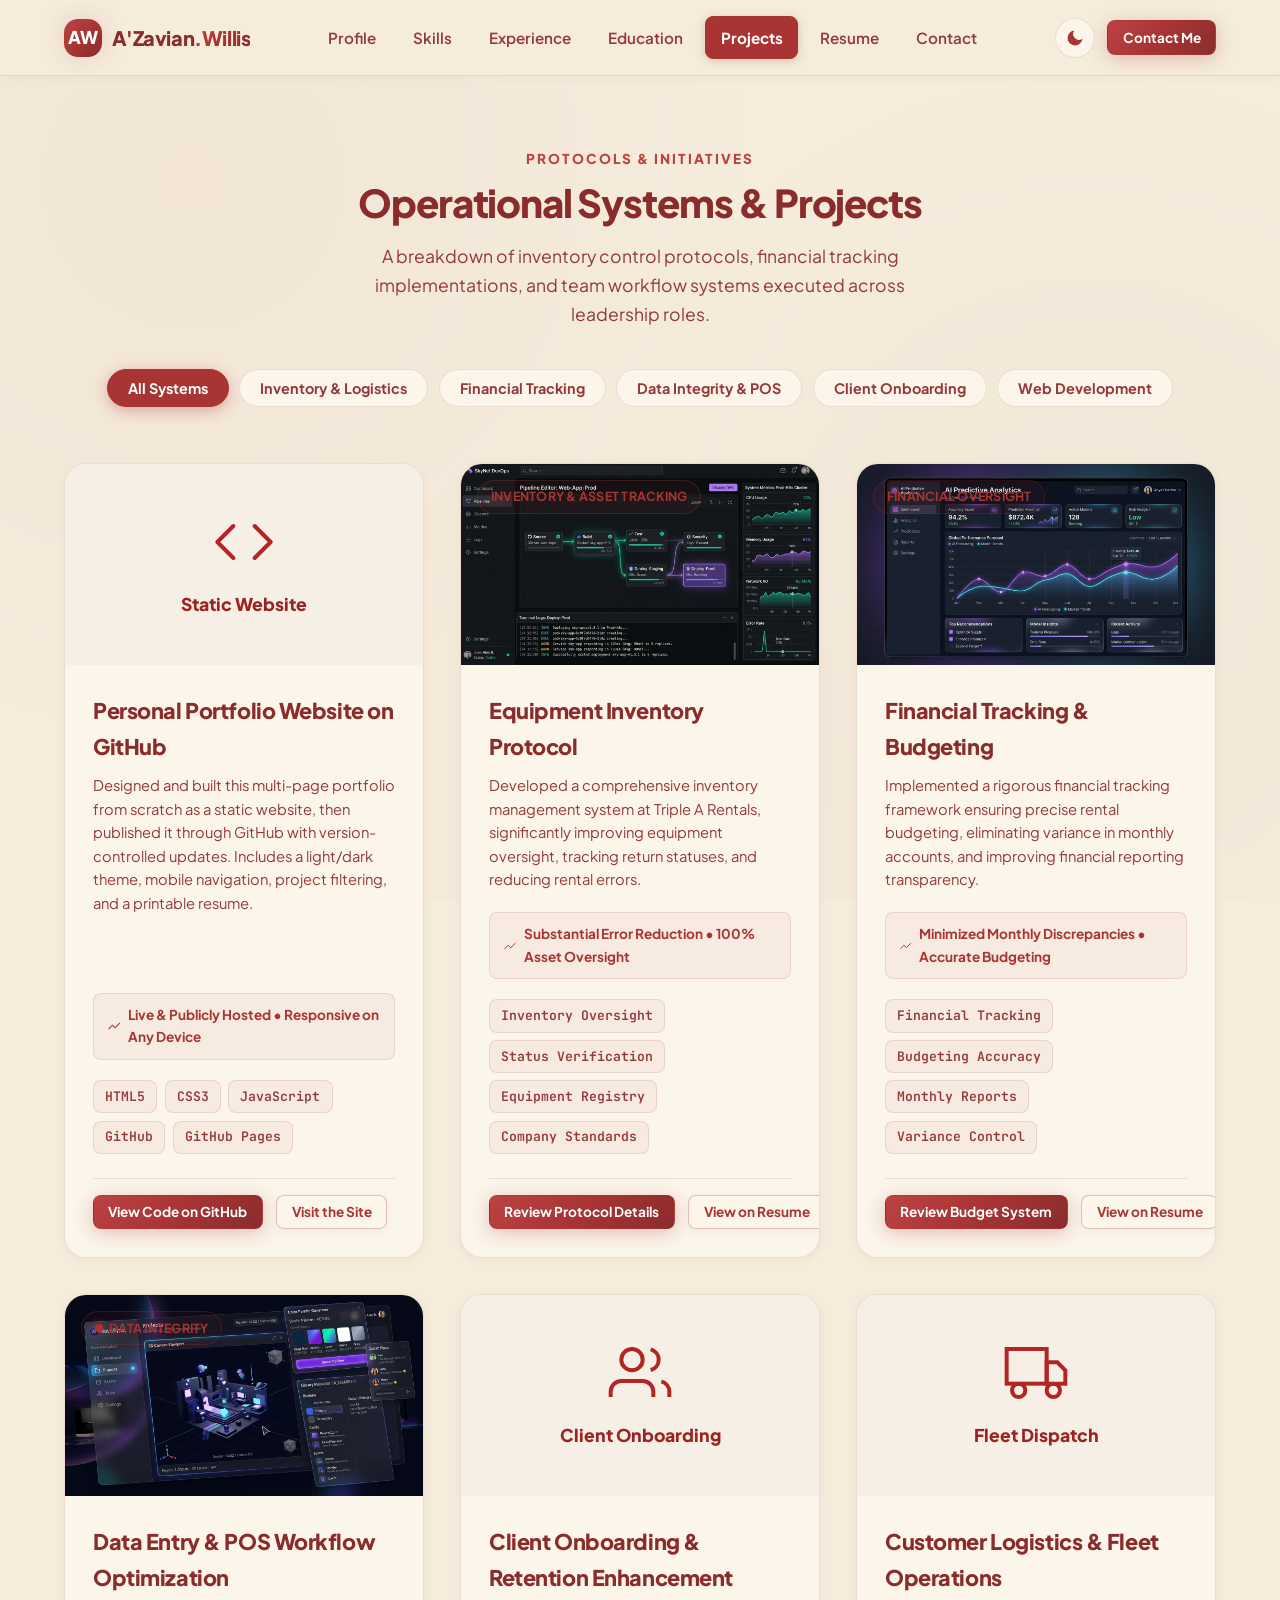
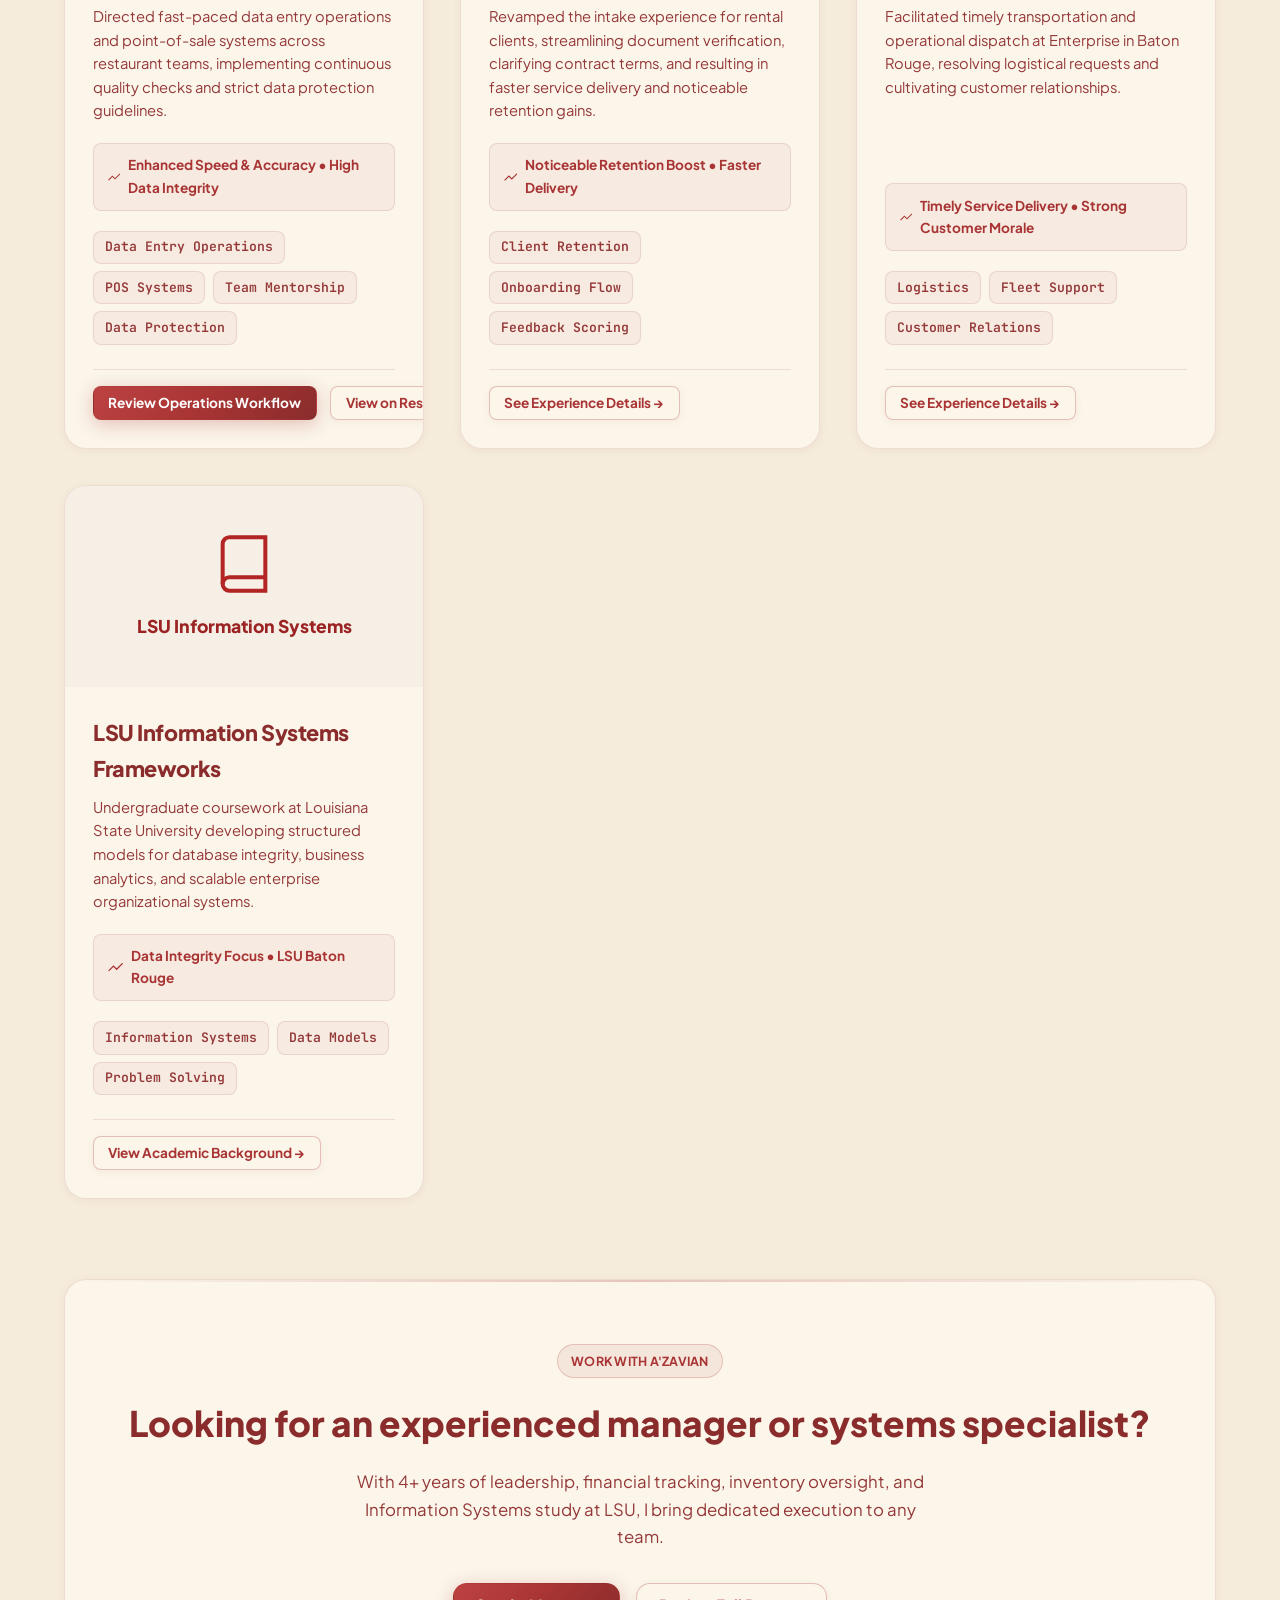
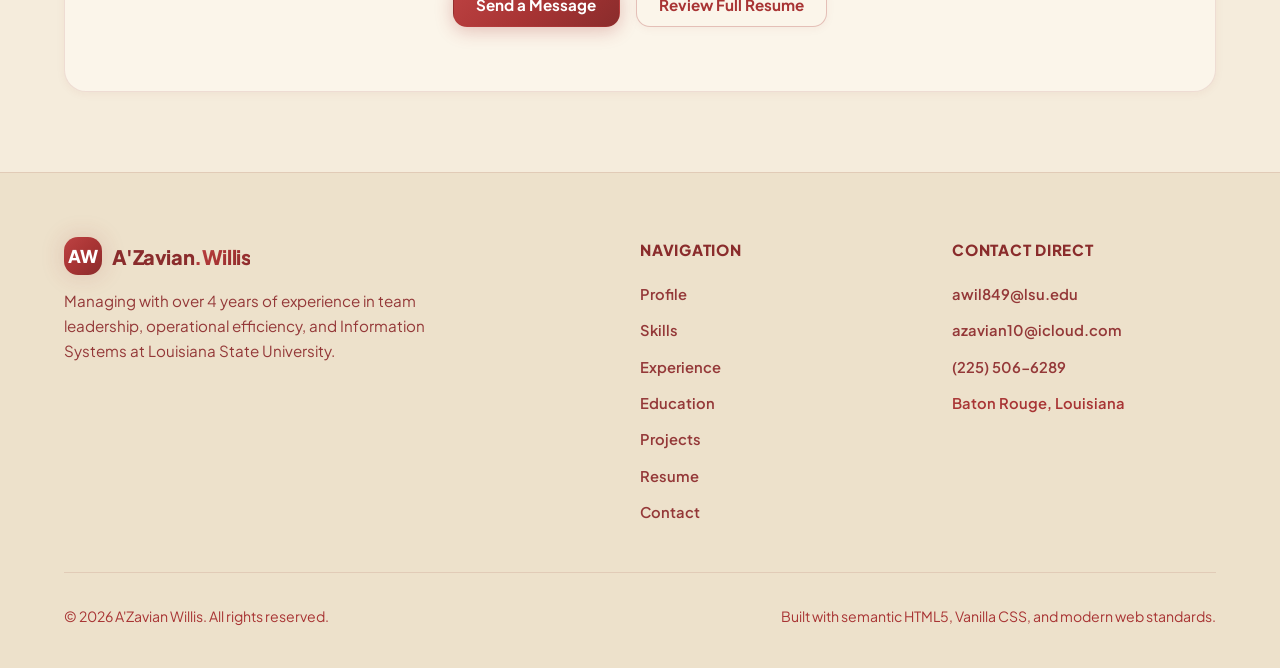
==== commit 5c6a81d2: "prj change" ====
--- a/project.html
+++ b/project.html
@@ -77,11 +77,56 @@
       <button class="filter-btn" data-filter="finance">Financial Tracking</button>
       <button class="filter-btn" data-filter="data">Data Integrity & POS</button>
       <button class="filter-btn" data-filter="client">Client Onboarding</button>
+      <button class="filter-btn" data-filter="web">Web Development</button>
     </div>
 
     <!-- Projects Grid -->
     <div class="projects-grid" id="projects-grid">
       
+      <!-- Project: Static Portfolio Website on GitHub -->
+      <article class="project-card" data-category="web">
+        <div class="project-media" style="display:flex; align-items:center; justify-content:center; background: #f5efe6;">
+          <div style="text-align: center; padding: 2rem;">
+            <svg width="64" height="64" viewBox="0 0 24 24" fill="none" stroke="#b32424" stroke-width="1.5" stroke-linecap="round" stroke-linejoin="round">
+              <polyline points="16 18 22 12 16 6"></polyline>
+              <polyline points="8 6 2 12 8 18"></polyline>
+            </svg>
+            <div style="font-weight: 800; color: #9b2323; margin-top: 0.5rem; font-size: 1.1rem;">Static Website</div>
+          </div>
+        </div>
+        <div class="project-details">
+          <h2 class="project-title">Personal Portfolio Website on GitHub</h2>
+          <p class="project-description">
+            Designed and built this multi-page portfolio from scratch as a static website, then published it through GitHub with version-controlled updates. Includes a light/dark theme, mobile navigation, project filtering, and a printable resume.
+          </p>
+
+          <div class="project-metrics">
+            <svg width="16" height="16" viewBox="0 0 24 24" fill="none" stroke="currentColor" stroke-width="2">
+              <polyline points="23 6 13.5 15.5 8.5 10.5 1 18"></polyline>
+            </svg>
+            <span>Live & Publicly Hosted • Responsive on Any Device</span>
+          </div>
+
+          <div class="project-tech-stack">
+            <span class="tech-tag">HTML5</span>
+            <span class="tech-tag">CSS3</span>
+            <span class="tech-tag">JavaScript</span>
+            <span class="tech-tag">GitHub</span>
+            <span class="tech-tag">GitHub Pages</span>
+          </div>
+
+          <div class="project-links">
+            <!-- Replace these two links with your real GitHub repo and live site URLs -->
+            <a href="https://github.com/YOUR-USERNAME/YOUR-REPO" class="btn btn-primary btn-sm" target="_blank" rel="noopener">
+              View Code on GitHub
+            </a>
+            <a href="index.html" class="btn btn-secondary btn-sm">
+              Visit the Site
+            </a>
+          </div>
+        </div>
+      </article>
+
       <!-- Project 1: Inventory Management Protocol -->
       <article class="project-card" data-category="inventory">
         <div class="project-media">
@@ -197,13 +242,13 @@
       <article class="project-card" data-category="client">
         <div class="project-media" style="display:flex; align-items:center; justify-content:center; background: #f5efe6;">
           <div style="text-align: center; padding: 2rem;">
-            <svg width="64" height="64" viewBox="0 0 24 24" fill="none" stroke="#991b1b" stroke-width="1.5">
+            <svg width="64" height="64" viewBox="0 0 24 24" fill="none" stroke="#b32424" stroke-width="1.5">
               <path d="M17 21v-2a4 4 0 0 0-4-4H5a4 4 0 0 0-4 4v2"></path>
               <circle cx="9" cy="7" r="4"></circle>
               <path d="M23 21v-2a4 4 0 0 0-3-3.87"></path>
               <path d="M16 3.13a4 4 0 0 1 0 7.75"></path>
             </svg>
-            <div style="font-weight: 800; color: #7f1d1d; margin-top: 0.5rem; font-size: 1.1rem;">Client Onboarding</div>
+            <div style="font-weight: 800; color: #9b2323; margin-top: 0.5rem; font-size: 1.1rem;">Client Onboarding</div>
           </div>
         </div>
         <div class="project-details">
@@ -237,13 +282,13 @@
       <article class="project-card" data-category="inventory">
         <div class="project-media" style="display:flex; align-items:center; justify-content:center; background: #f5efe6;">
           <div style="text-align: center; padding: 2rem;">
-            <svg width="64" height="64" viewBox="0 0 24 24" fill="none" stroke="#991b1b" stroke-width="1.5">
+            <svg width="64" height="64" viewBox="0 0 24 24" fill="none" stroke="#b32424" stroke-width="1.5">
               <rect x="1" y="3" width="15" height="13"></rect>
               <polygon points="16 8 20 8 23 11 23 16 16 16 16 8"></polygon>
               <circle cx="5.5" cy="18.5" r="2.5"></circle>
               <circle cx="18.5" cy="18.5" r="2.5"></circle>
             </svg>
-            <div style="font-weight: 800; color: #7f1d1d; margin-top: 0.5rem; font-size: 1.1rem;">Fleet Dispatch</div>
+            <div style="font-weight: 800; color: #9b2323; margin-top: 0.5rem; font-size: 1.1rem;">Fleet Dispatch</div>
           </div>
         </div>
         <div class="project-details">
@@ -277,11 +322,11 @@
       <article class="project-card" data-category="data">
         <div class="project-media" style="display:flex; align-items:center; justify-content:center; background: #f5efe6;">
           <div style="text-align: center; padding: 2rem;">
-            <svg width="64" height="64" viewBox="0 0 24 24" fill="none" stroke="#991b1b" stroke-width="1.5">
+            <svg width="64" height="64" viewBox="0 0 24 24" fill="none" stroke="#b32424" stroke-width="1.5">
               <path d="M4 19.5A2.5 2.5 0 0 1 6.5 17H20"></path>
               <path d="M6.5 2H20v20H6.5A2.5 2.5 0 0 1 4 19.5v-15A2.5 2.5 0 0 1 6.5 2z"></path>
             </svg>
-            <div style="font-weight: 800; color: #7f1d1d; margin-top: 0.5rem; font-size: 1.1rem;">LSU Information Systems</div>
+            <div style="font-weight: 800; color: #9b2323; margin-top: 0.5rem; font-size: 1.1rem;">LSU Information Systems</div>
           </div>
         </div>
         <div class="project-details">
--- a/styles.css
+++ b/styles.css
@@ -15,33 +15,33 @@
   --bg-card-solid: #fbf5ea;
   --bg-glass: rgba(245, 236, 220, 0.94);
   
-  --border-subtle: rgba(115, 51, 51, 0.12);
-  --border-glow: rgba(140, 59, 59, 0.28);
-  --border-strong: rgba(115, 51, 51, 0.22);
-
-  --text-main: #733333;          /* Deep rich cardinal / burgundy red */
-  --text-muted: #7d4040;         /* Warm subdued mahogany red */
-  --text-dim: #8c3b3b;           /* Muted red for dates & tags */
+  --border-subtle: rgba(138, 44, 44, 0.12);
+  --border-glow: rgba(168, 52, 52, 0.28);
+  --border-strong: rgba(138, 44, 44, 0.22);
+
+  --text-main: #8a2c2c;          /* Deep rich cardinal / burgundy red */
+  --text-muted: #943838;         /* Warm subdued mahogany red */
+  --text-dim: #a83434;           /* Muted red for dates & tags */
 
   /* Subdued Red Accents (Sophisticated, Not Neon) */
-  --accent-primary: #8c3b3b;        /* Deep Cardinal Red */
-  --accent-primary-hover: #733333;  /* Dark Burgundy Red */
-  --accent-secondary: #a64848;      /* Warm Crimson */
-  --accent-tertiary: #663236;       /* Maroon */
-  --accent-emerald: #8c3b3b;        /* Matching Red */
-  --accent-amber: #a65252;          /* Warm Terracotta Red */
-
-  --gradient-brand: linear-gradient(135deg, #a64848 0%, #8c3b3b 50%, #733333 100%);
-  --gradient-glow: linear-gradient(135deg, rgba(166, 72, 72, 0.12) 0%, rgba(140, 59, 59, 0.12) 50%, rgba(115, 51, 51, 0.12) 100%);
+  --accent-primary: #a83434;        /* Deep Cardinal Red */
+  --accent-primary-hover: #8a2c2c;  /* Dark Burgundy Red */
+  --accent-secondary: #bd4242;      /* Warm Crimson */
+  --accent-tertiary: #7a2e33;       /* Maroon */
+  --accent-emerald: #a83434;        /* Matching Red */
+  --accent-amber: #b84c4c;          /* Warm Terracotta Red */
+
+  --gradient-brand: linear-gradient(135deg, #bd4242 0%, #a83434 50%, #8a2c2c 100%);
+  --gradient-glow: linear-gradient(135deg, rgba(189, 66, 66, 0.12) 0%, rgba(168, 52, 52, 0.12) 50%, rgba(138, 44, 44, 0.12) 100%);
   --gradient-card: linear-gradient(180deg, rgba(237, 225, 203, 0.5) 0%, rgba(255, 255, 255, 0) 100%);
-  --gradient-text: linear-gradient(135deg, #8c3b3b 0%, #7d3b4a 60%, #5e2b2b 100%);
+  --gradient-text: linear-gradient(135deg, #a83434 0%, #963545 60%, #752828 100%);
 
   /* Soft Warm Shadows */
-  --shadow-sm: 0 2px 10px rgba(115, 51, 51, 0.05);
-  --shadow-md: 0 8px 25px rgba(115, 51, 51, 0.08);
-  --shadow-lg: 0 16px 45px rgba(115, 51, 51, 0.11);
-  --shadow-glow: 0 0 25px rgba(140, 59, 59, 0.18);
-  --shadow-glow-cyan: 0 0 25px rgba(166, 72, 72, 0.18);
+  --shadow-sm: 0 2px 10px rgba(138, 44, 44, 0.05);
+  --shadow-md: 0 8px 25px rgba(138, 44, 44, 0.08);
+  --shadow-lg: 0 16px 45px rgba(138, 44, 44, 0.11);
+  --shadow-glow: 0 0 25px rgba(168, 52, 52, 0.18);
+  --shadow-glow-cyan: 0 0 25px rgba(189, 66, 66, 0.18);
 
   /* Typography */
   --font-sans: 'Plus Jakarta Sans', -apple-system, BlinkMacSystemFont, 'Segoe UI', Roboto, sans-serif;
@@ -108,9 +108,9 @@
   min-height: 100vh;
   position: relative;
   background-image: 
-    radial-gradient(circle at 15% 20%, rgba(140, 59, 59, 0.035) 0%, transparent 45%),
-    radial-gradient(circle at 85% 65%, rgba(115, 51, 51, 0.025) 0%, transparent 45%),
-    radial-gradient(circle at 50% 90%, rgba(166, 72, 72, 0.025) 0%, transparent 40%);
+    radial-gradient(circle at 15% 20%, rgba(168, 52, 52, 0.035) 0%, transparent 45%),
+    radial-gradient(circle at 85% 65%, rgba(138, 44, 44, 0.025) 0%, transparent 45%),
+    radial-gradient(circle at 50% 90%, rgba(189, 66, 66, 0.025) 0%, transparent 40%);
   background-attachment: fixed;
   transition: background-color var(--transition-base), color var(--transition-base);
 }
@@ -173,7 +173,7 @@
   backdrop-filter: blur(16px);
   -webkit-backdrop-filter: blur(16px);
   border-bottom: 1px solid var(--border-subtle);
-  box-shadow: 0 2px 12px rgba(115, 51, 51, 0.04);
+  box-shadow: 0 2px 12px rgba(138, 44, 44, 0.04);
   transition: background var(--transition-base), border-color var(--transition-base);
 }
 
@@ -233,7 +233,7 @@
 
 .nav-link:hover {
   color: var(--accent-primary);
-  background: rgba(140, 59, 59, 0.06);
+  background: rgba(168, 52, 52, 0.06);
 }
 
 .nav-link.active {
@@ -241,7 +241,7 @@
   background: var(--accent-primary);
   font-weight: 700;
   border: 1px solid var(--accent-primary);
-  box-shadow: 0 2px 10px rgba(140, 59, 59, 0.25);
+  box-shadow: 0 2px 10px rgba(168, 52, 52, 0.25);
 }
 
 .nav-actions {
@@ -342,13 +342,13 @@
 .btn-primary {
   background: var(--gradient-brand);
   color: #ffffff !important;
-  box-shadow: 0 4px 18px rgba(140, 59, 59, 0.28);
-  border: 1px solid rgba(140, 59, 59, 0.2);
+  box-shadow: 0 4px 18px rgba(168, 52, 52, 0.28);
+  border: 1px solid rgba(168, 52, 52, 0.2);
 }
 
 .btn-primary:hover {
   transform: translateY(-2px);
-  box-shadow: 0 8px 25px rgba(140, 59, 59, 0.42);
+  box-shadow: 0 8px 25px rgba(168, 52, 52, 0.42);
   color: #ffffff !important;
 }
 
@@ -374,7 +374,7 @@
 
 .btn-outline:hover {
   border-color: var(--accent-primary-hover);
-  background: rgba(140, 59, 59, 0.07);
+  background: rgba(168, 52, 52, 0.07);
   color: var(--accent-primary-hover);
 }
 
@@ -406,9 +406,9 @@
 }
 
 .badge-status {
-  background: rgba(140, 59, 59, 0.07);
-  color: var(--accent-primary);
-  border-color: rgba(140, 59, 59, 0.24);
+  background: rgba(168, 52, 52, 0.07);
+  color: var(--accent-primary);
+  border-color: rgba(168, 52, 52, 0.24);
 }
 
 .badge-status::before {
@@ -427,15 +427,15 @@
 }
 
 .badge-brand {
-  background: rgba(140, 59, 59, 0.07);
-  color: var(--accent-primary);
-  border-color: rgba(140, 59, 59, 0.22);
+  background: rgba(168, 52, 52, 0.07);
+  color: var(--accent-primary);
+  border-color: rgba(168, 52, 52, 0.22);
 }
 
 .badge-cyan {
-  background: rgba(166, 72, 72, 0.07);
-  color: var(--accent-primary);
-  border-color: rgba(166, 72, 72, 0.22);
+  background: rgba(189, 66, 66, 0.07);
+  color: var(--accent-primary);
+  border-color: rgba(189, 66, 66, 0.22);
 }
 
 .tech-tag {
@@ -446,7 +446,7 @@
   font-size: 0.82rem;
   font-family: var(--font-mono);
   font-weight: 600;
-  background: rgba(140, 59, 59, 0.05);
+  background: rgba(168, 52, 52, 0.05);
   color: var(--text-muted);
   border-radius: var(--radius-sm);
   border: 1px solid var(--border-subtle);
@@ -454,7 +454,7 @@
 }
 
 .tech-tag:hover {
-  background: rgba(140, 59, 59, 0.1);
+  background: rgba(168, 52, 52, 0.1);
   color: var(--accent-primary);
   border-color: var(--border-glow);
 }
@@ -482,7 +482,7 @@
   left: 0;
   right: 0;
   height: 2px;
-  background: linear-gradient(90deg, transparent, rgba(140, 59, 59, 0.25), transparent);
+  background: linear-gradient(90deg, transparent, rgba(168, 52, 52, 0.25), transparent);
 }
 
 .glass-card:hover {
@@ -635,8 +635,8 @@
   height: 360px;
   border-radius: 36px;
   padding: 8px;
-  background: linear-gradient(135deg, rgba(166, 72, 72, 0.45), rgba(140, 59, 59, 0.35), rgba(115, 51, 51, 0.5));
-  box-shadow: var(--shadow-lg), 0 0 45px rgba(140, 59, 59, 0.16);
+  background: linear-gradient(135deg, rgba(189, 66, 66, 0.45), rgba(168, 52, 52, 0.35), rgba(138, 44, 44, 0.5));
+  box-shadow: var(--shadow-lg), 0 0 45px rgba(168, 52, 52, 0.16);
   animation: float 6s ease-in-out infinite;
 }
 
@@ -769,7 +769,7 @@
   width: 48px;
   height: 48px;
   border-radius: var(--radius-md);
-  background: rgba(140, 59, 59, 0.07);
+  background: rgba(168, 52, 52, 0.07);
   border: 1px solid var(--border-glow);
   display: flex;
   align-items: center;
@@ -822,7 +822,7 @@
 .skill-progress-track {
   width: 100%;
   height: 8px;
-  background: rgba(140, 59, 59, 0.08);
+  background: rgba(168, 52, 52, 0.08);
   border-radius: var(--radius-full);
   overflow: hidden;
   position: relative;
@@ -875,7 +875,7 @@
   border-radius: 50%;
   background: var(--bg-primary);
   border: 3px solid var(--accent-primary);
-  box-shadow: 0 0 10px rgba(140, 59, 59, 0.3);
+  box-shadow: 0 0 10px rgba(168, 52, 52, 0.3);
   z-index: 2;
 }
 
@@ -921,7 +921,7 @@
   font-size: 0.82rem;
   font-weight: 600;
   color: var(--accent-primary);
-  background: rgba(140, 59, 59, 0.07);
+  background: rgba(168, 52, 52, 0.07);
   padding: 0.3rem 0.75rem;
   border-radius: var(--radius-full);
   border: 1px solid var(--border-subtle);
@@ -997,7 +997,7 @@
   width: 48px;
   height: 48px;
   border-radius: 50%;
-  background: rgba(140, 59, 59, 0.07);
+  background: rgba(168, 52, 52, 0.07);
   border: 1px solid var(--border-glow);
   display: flex;
   align-items: center;
@@ -1080,12 +1080,12 @@
 }
 
 .form-input::placeholder, .form-textarea::placeholder {
-  color: rgba(115, 51, 51, 0.45);
+  color: rgba(138, 44, 44, 0.45);
 }
 
 .form-input:focus, .form-textarea:focus {
   border-color: var(--accent-primary);
-  box-shadow: 0 0 0 3px rgba(140, 59, 59, 0.12);
+  box-shadow: 0 0 0 3px rgba(168, 52, 52, 0.12);
   background: #fbf5ea;
 }
 
@@ -1180,7 +1180,7 @@
   color: var(--text-main);
   margin-bottom: 1.25rem;
   padding-bottom: 0.5rem;
-  border-bottom: 2px solid rgba(140, 59, 59, 0.28);
+  border-bottom: 2px solid rgba(168, 52, 52, 0.28);
   display: flex;
   align-items: center;
   gap: 0.65rem;
@@ -1306,7 +1306,7 @@
   background: var(--accent-primary);
   color: #ffffff !important;
   border-color: var(--accent-primary);
-  box-shadow: 0 4px 15px rgba(140, 59, 59, 0.35);
+  box-shadow: 0 4px 15px rgba(168, 52, 52, 0.35);
 }
 
 /* Projects Grid */
@@ -1384,7 +1384,7 @@
 }
 
 .project-metrics {
-  background: rgba(140, 59, 59, 0.05);
+  background: rgba(168, 52, 52, 0.05);
   border: 1px solid var(--border-subtle);
   border-radius: var(--radius-sm);
   padding: 0.65rem 0.85rem;
@@ -1461,7 +1461,7 @@
   width: 36px;
   height: 36px;
   border-radius: 50%;
-  background: rgba(140, 59, 59, 0.08);
+  background: rgba(168, 52, 52, 0.08);
   display: flex;
   align-items: center;
   justify-content: center;
@@ -1471,7 +1471,7 @@
 }
 
 .modal-close-btn:hover {
-  background: rgba(140, 59, 59, 0.18);
+  background: rgba(168, 52, 52, 0.18);
 }
 
 .modal-body {
@@ -1605,29 +1605,29 @@
   }
 
   .resume-name {
-    color: #733333 !important;
+    color: #8a2c2c !important;
     font-size: 20pt !important;
   }
 
   .resume-target-title,
   .resume-company-name {
-    color: #8c3b3b !important;
+    color: #a83434 !important;
   }
 
   .resume-section-title {
-    color: #733333 !important;
-    border-bottom: 1.5pt solid #8c3b3b !important;
+    color: #8a2c2c !important;
+    border-bottom: 1.5pt solid #a83434 !important;
     font-size: 13pt !important;
     margin-top: 1.2rem;
     margin-bottom: 0.8rem;
   }
 
   .resume-bullet-item {
-    color: #5e2b2b !important;
+    color: #752828 !important;
   }
 
   .resume-date-range {
-    color: #8c3b3b !important;
+    color: #a83434 !important;
   }
 
   a {
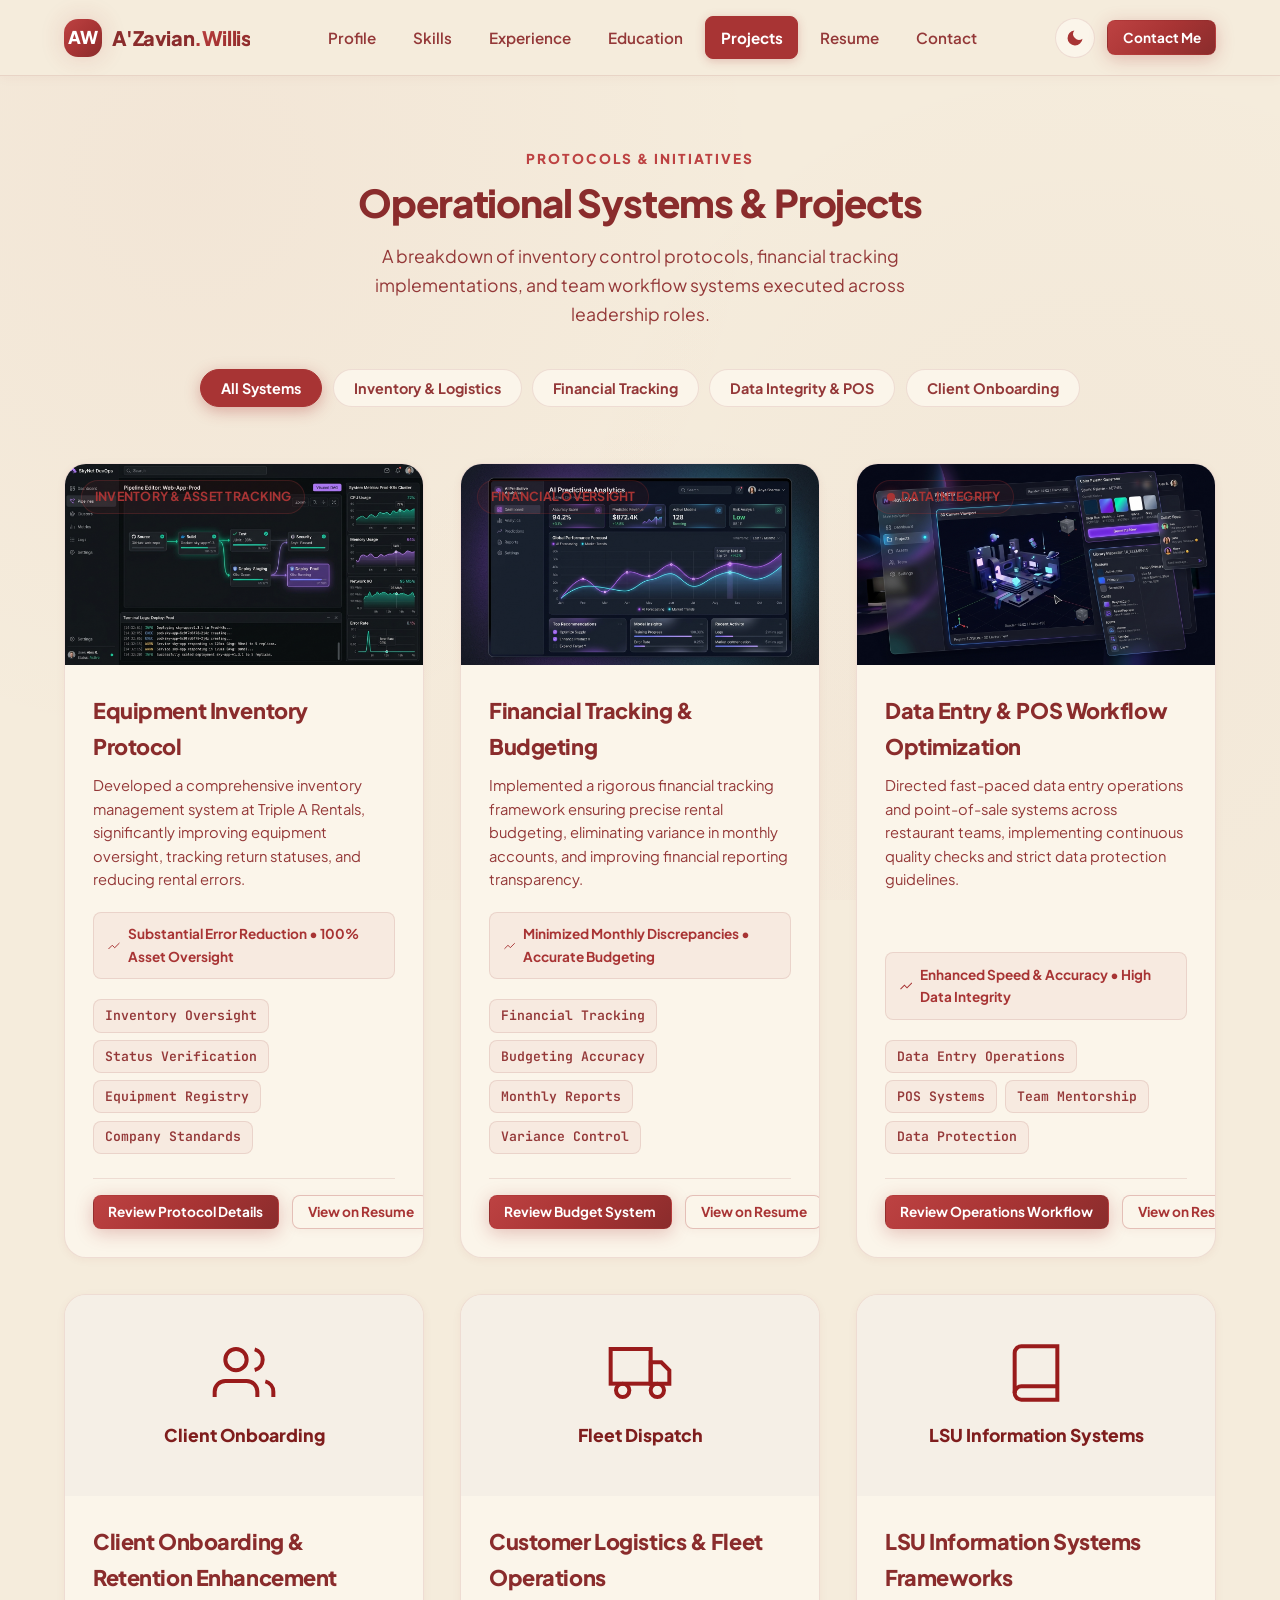
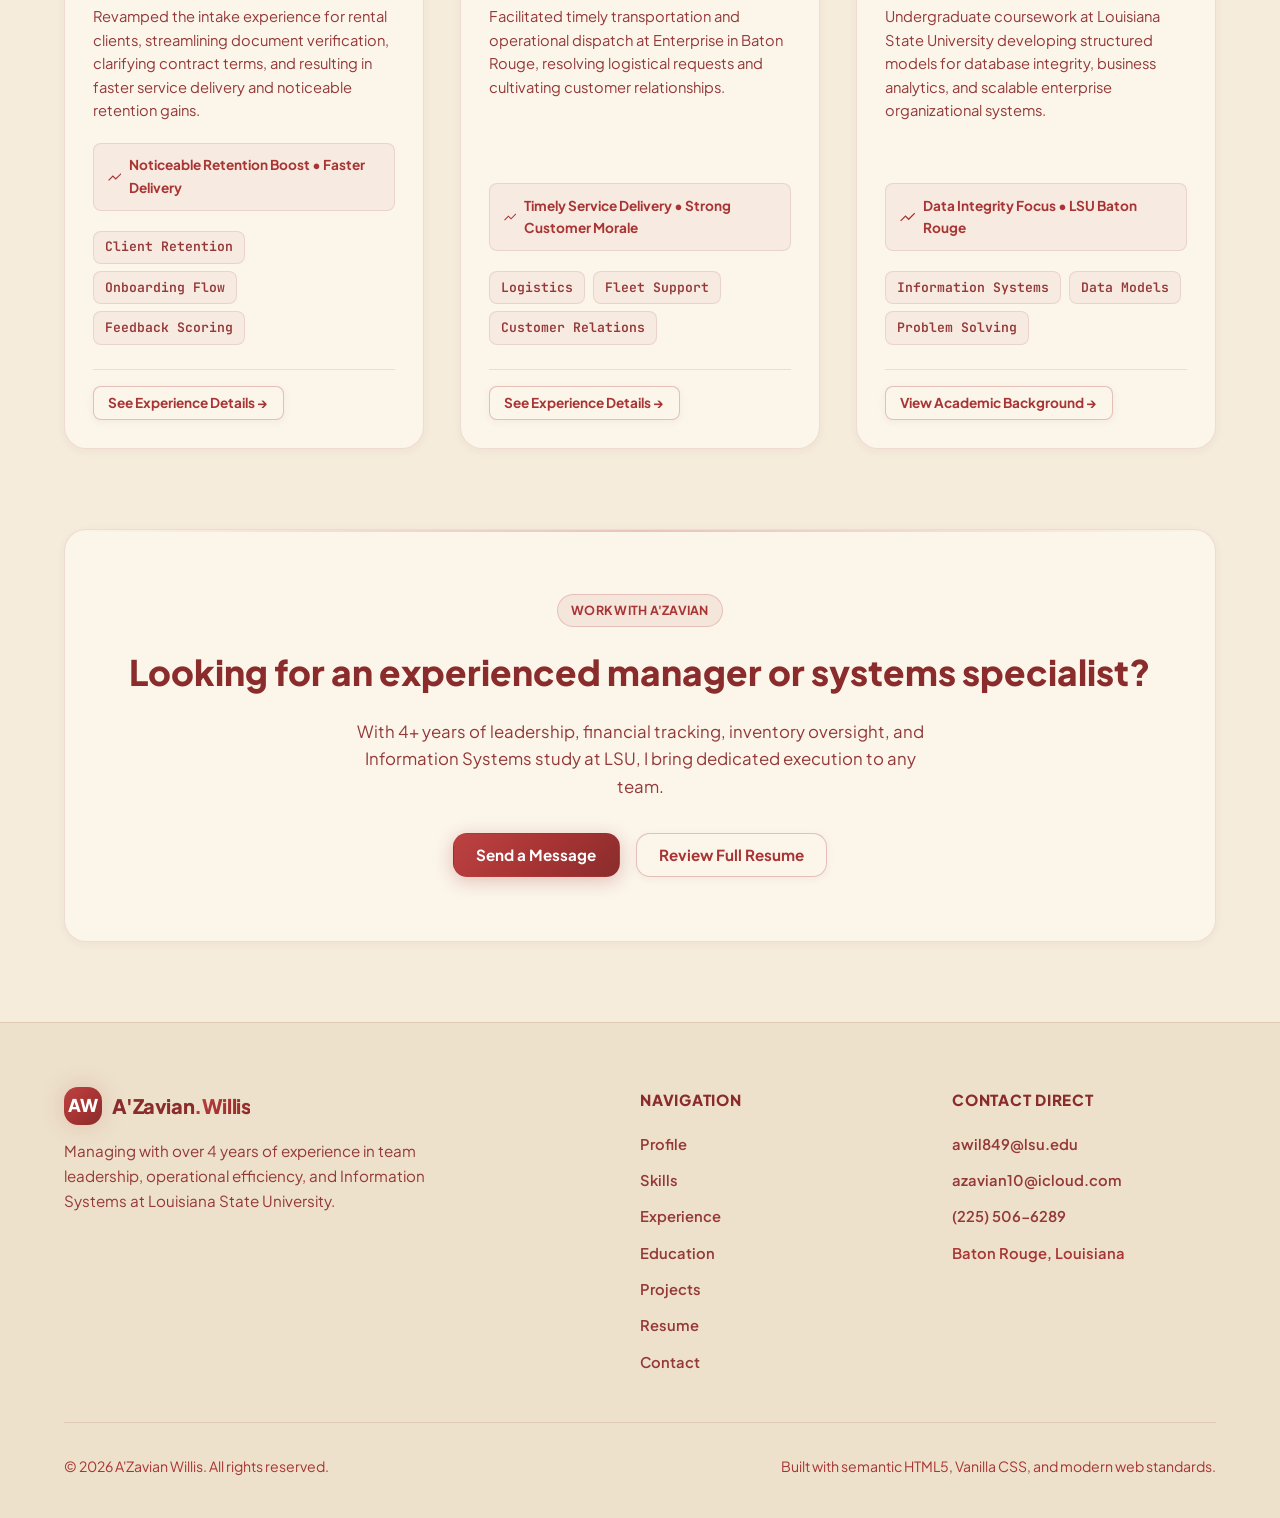
==== commit d2292ea1: "fix" ====
--- a/project.html
+++ b/project.html
@@ -77,56 +77,11 @@
       <button class="filter-btn" data-filter="finance">Financial Tracking</button>
       <button class="filter-btn" data-filter="data">Data Integrity & POS</button>
       <button class="filter-btn" data-filter="client">Client Onboarding</button>
-      <button class="filter-btn" data-filter="web">Web Development</button>
     </div>
 
     <!-- Projects Grid -->
     <div class="projects-grid" id="projects-grid">
       
-      <!-- Project: Static Portfolio Website on GitHub -->
-      <article class="project-card" data-category="web">
-        <div class="project-media" style="display:flex; align-items:center; justify-content:center; background: #f5efe6;">
-          <div style="text-align: center; padding: 2rem;">
-            <svg width="64" height="64" viewBox="0 0 24 24" fill="none" stroke="#b32424" stroke-width="1.5" stroke-linecap="round" stroke-linejoin="round">
-              <polyline points="16 18 22 12 16 6"></polyline>
-              <polyline points="8 6 2 12 8 18"></polyline>
-            </svg>
-            <div style="font-weight: 800; color: #9b2323; margin-top: 0.5rem; font-size: 1.1rem;">Static Website</div>
-          </div>
-        </div>
-        <div class="project-details">
-          <h2 class="project-title">Personal Portfolio Website on GitHub</h2>
-          <p class="project-description">
-            Designed and built this multi-page portfolio from scratch as a static website, then published it through GitHub with version-controlled updates. Includes a light/dark theme, mobile navigation, project filtering, and a printable resume.
-          </p>
-
-          <div class="project-metrics">
-            <svg width="16" height="16" viewBox="0 0 24 24" fill="none" stroke="currentColor" stroke-width="2">
-              <polyline points="23 6 13.5 15.5 8.5 10.5 1 18"></polyline>
-            </svg>
-            <span>Live & Publicly Hosted • Responsive on Any Device</span>
-          </div>
-
-          <div class="project-tech-stack">
-            <span class="tech-tag">HTML5</span>
-            <span class="tech-tag">CSS3</span>
-            <span class="tech-tag">JavaScript</span>
-            <span class="tech-tag">GitHub</span>
-            <span class="tech-tag">GitHub Pages</span>
-          </div>
-
-          <div class="project-links">
-            <!-- Replace these two links with your real GitHub repo and live site URLs -->
-            <a href="https://github.com/YOUR-USERNAME/YOUR-REPO" class="btn btn-primary btn-sm" target="_blank" rel="noopener">
-              View Code on GitHub
-            </a>
-            <a href="index.html" class="btn btn-secondary btn-sm">
-              Visit the Site
-            </a>
-          </div>
-        </div>
-      </article>
-
       <!-- Project 1: Inventory Management Protocol -->
       <article class="project-card" data-category="inventory">
         <div class="project-media">
@@ -242,13 +197,13 @@
       <article class="project-card" data-category="client">
         <div class="project-media" style="display:flex; align-items:center; justify-content:center; background: #f5efe6;">
           <div style="text-align: center; padding: 2rem;">
-            <svg width="64" height="64" viewBox="0 0 24 24" fill="none" stroke="#b32424" stroke-width="1.5">
+            <svg width="64" height="64" viewBox="0 0 24 24" fill="none" stroke="#991b1b" stroke-width="1.5">
               <path d="M17 21v-2a4 4 0 0 0-4-4H5a4 4 0 0 0-4 4v2"></path>
               <circle cx="9" cy="7" r="4"></circle>
               <path d="M23 21v-2a4 4 0 0 0-3-3.87"></path>
               <path d="M16 3.13a4 4 0 0 1 0 7.75"></path>
             </svg>
-            <div style="font-weight: 800; color: #9b2323; margin-top: 0.5rem; font-size: 1.1rem;">Client Onboarding</div>
+            <div style="font-weight: 800; color: #7f1d1d; margin-top: 0.5rem; font-size: 1.1rem;">Client Onboarding</div>
           </div>
         </div>
         <div class="project-details">
@@ -282,13 +237,13 @@
       <article class="project-card" data-category="inventory">
         <div class="project-media" style="display:flex; align-items:center; justify-content:center; background: #f5efe6;">
           <div style="text-align: center; padding: 2rem;">
-            <svg width="64" height="64" viewBox="0 0 24 24" fill="none" stroke="#b32424" stroke-width="1.5">
+            <svg width="64" height="64" viewBox="0 0 24 24" fill="none" stroke="#991b1b" stroke-width="1.5">
               <rect x="1" y="3" width="15" height="13"></rect>
               <polygon points="16 8 20 8 23 11 23 16 16 16 16 8"></polygon>
               <circle cx="5.5" cy="18.5" r="2.5"></circle>
               <circle cx="18.5" cy="18.5" r="2.5"></circle>
             </svg>
-            <div style="font-weight: 800; color: #9b2323; margin-top: 0.5rem; font-size: 1.1rem;">Fleet Dispatch</div>
+            <div style="font-weight: 800; color: #7f1d1d; margin-top: 0.5rem; font-size: 1.1rem;">Fleet Dispatch</div>
           </div>
         </div>
         <div class="project-details">
@@ -322,11 +277,11 @@
       <article class="project-card" data-category="data">
         <div class="project-media" style="display:flex; align-items:center; justify-content:center; background: #f5efe6;">
           <div style="text-align: center; padding: 2rem;">
-            <svg width="64" height="64" viewBox="0 0 24 24" fill="none" stroke="#b32424" stroke-width="1.5">
+            <svg width="64" height="64" viewBox="0 0 24 24" fill="none" stroke="#991b1b" stroke-width="1.5">
               <path d="M4 19.5A2.5 2.5 0 0 1 6.5 17H20"></path>
               <path d="M6.5 2H20v20H6.5A2.5 2.5 0 0 1 4 19.5v-15A2.5 2.5 0 0 1 6.5 2z"></path>
             </svg>
-            <div style="font-weight: 800; color: #9b2323; margin-top: 0.5rem; font-size: 1.1rem;">LSU Information Systems</div>
+            <div style="font-weight: 800; color: #7f1d1d; margin-top: 0.5rem; font-size: 1.1rem;">LSU Information Systems</div>
           </div>
         </div>
         <div class="project-details">
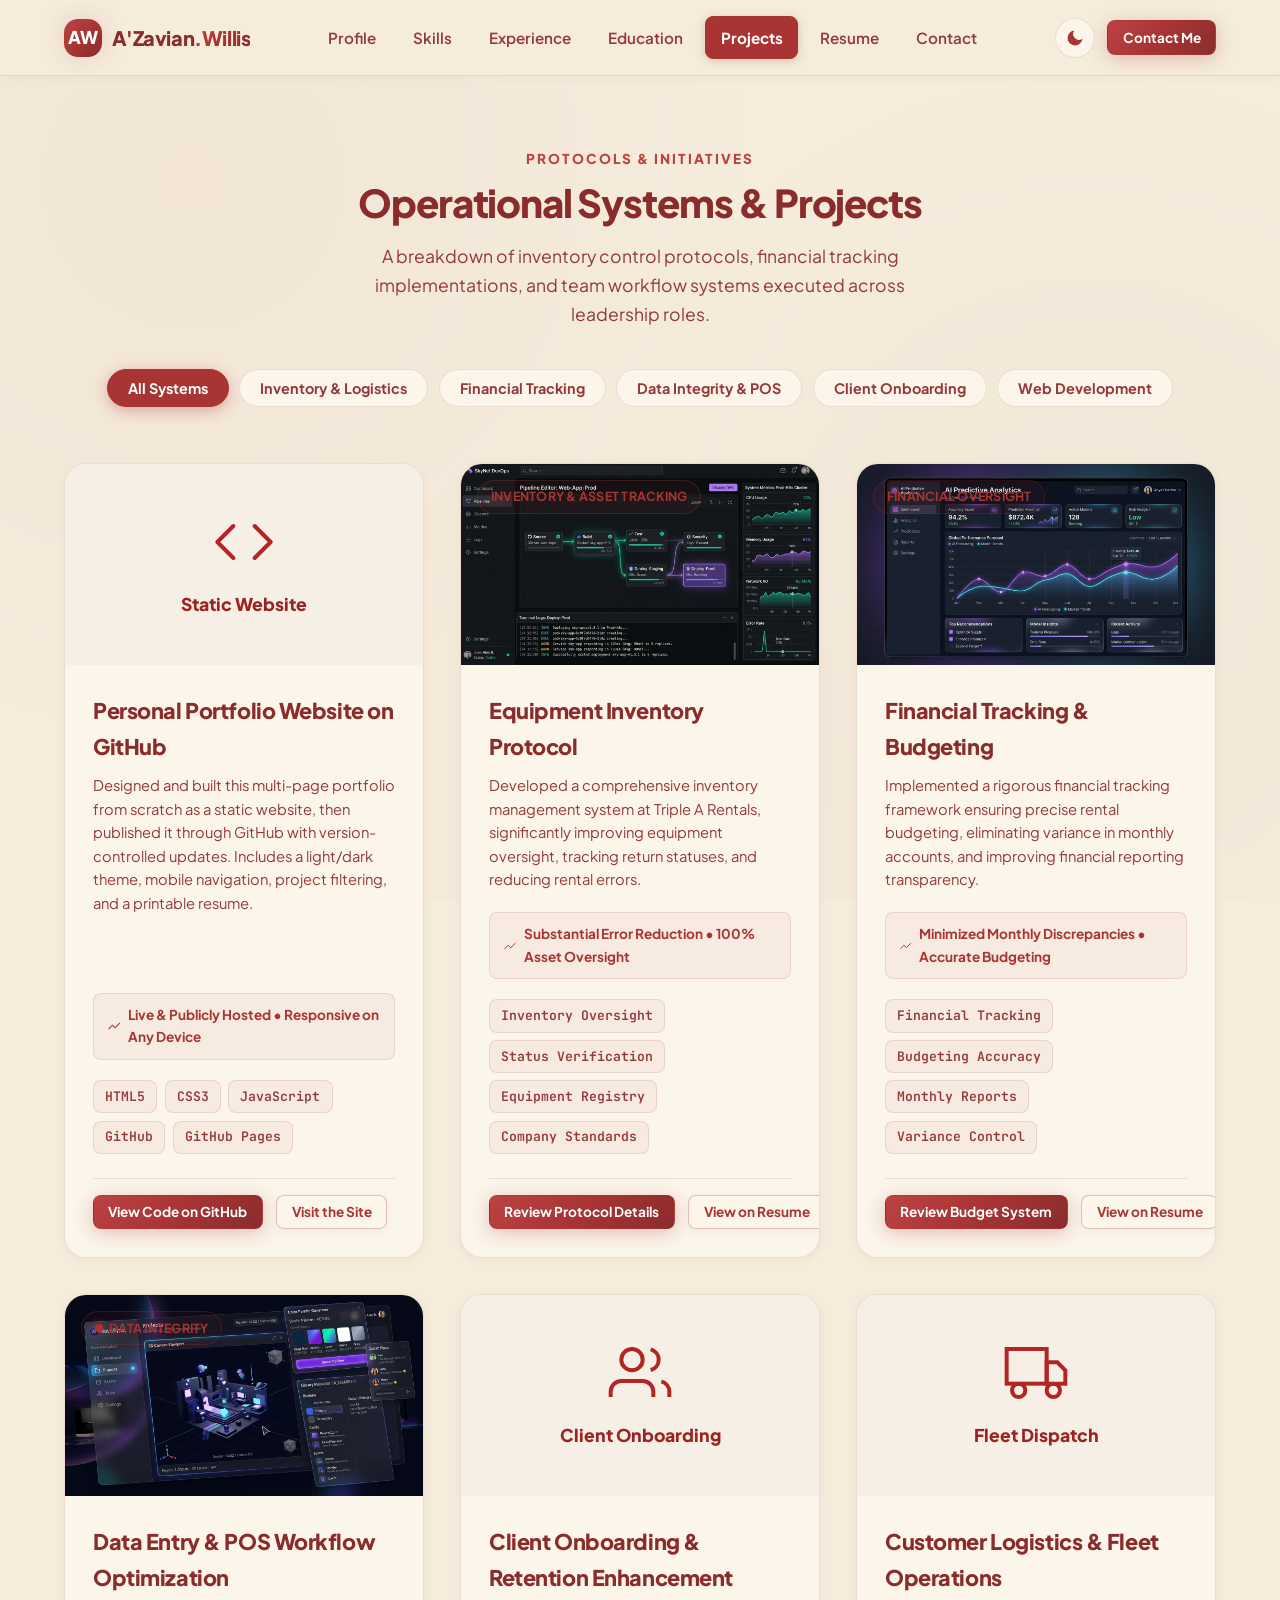
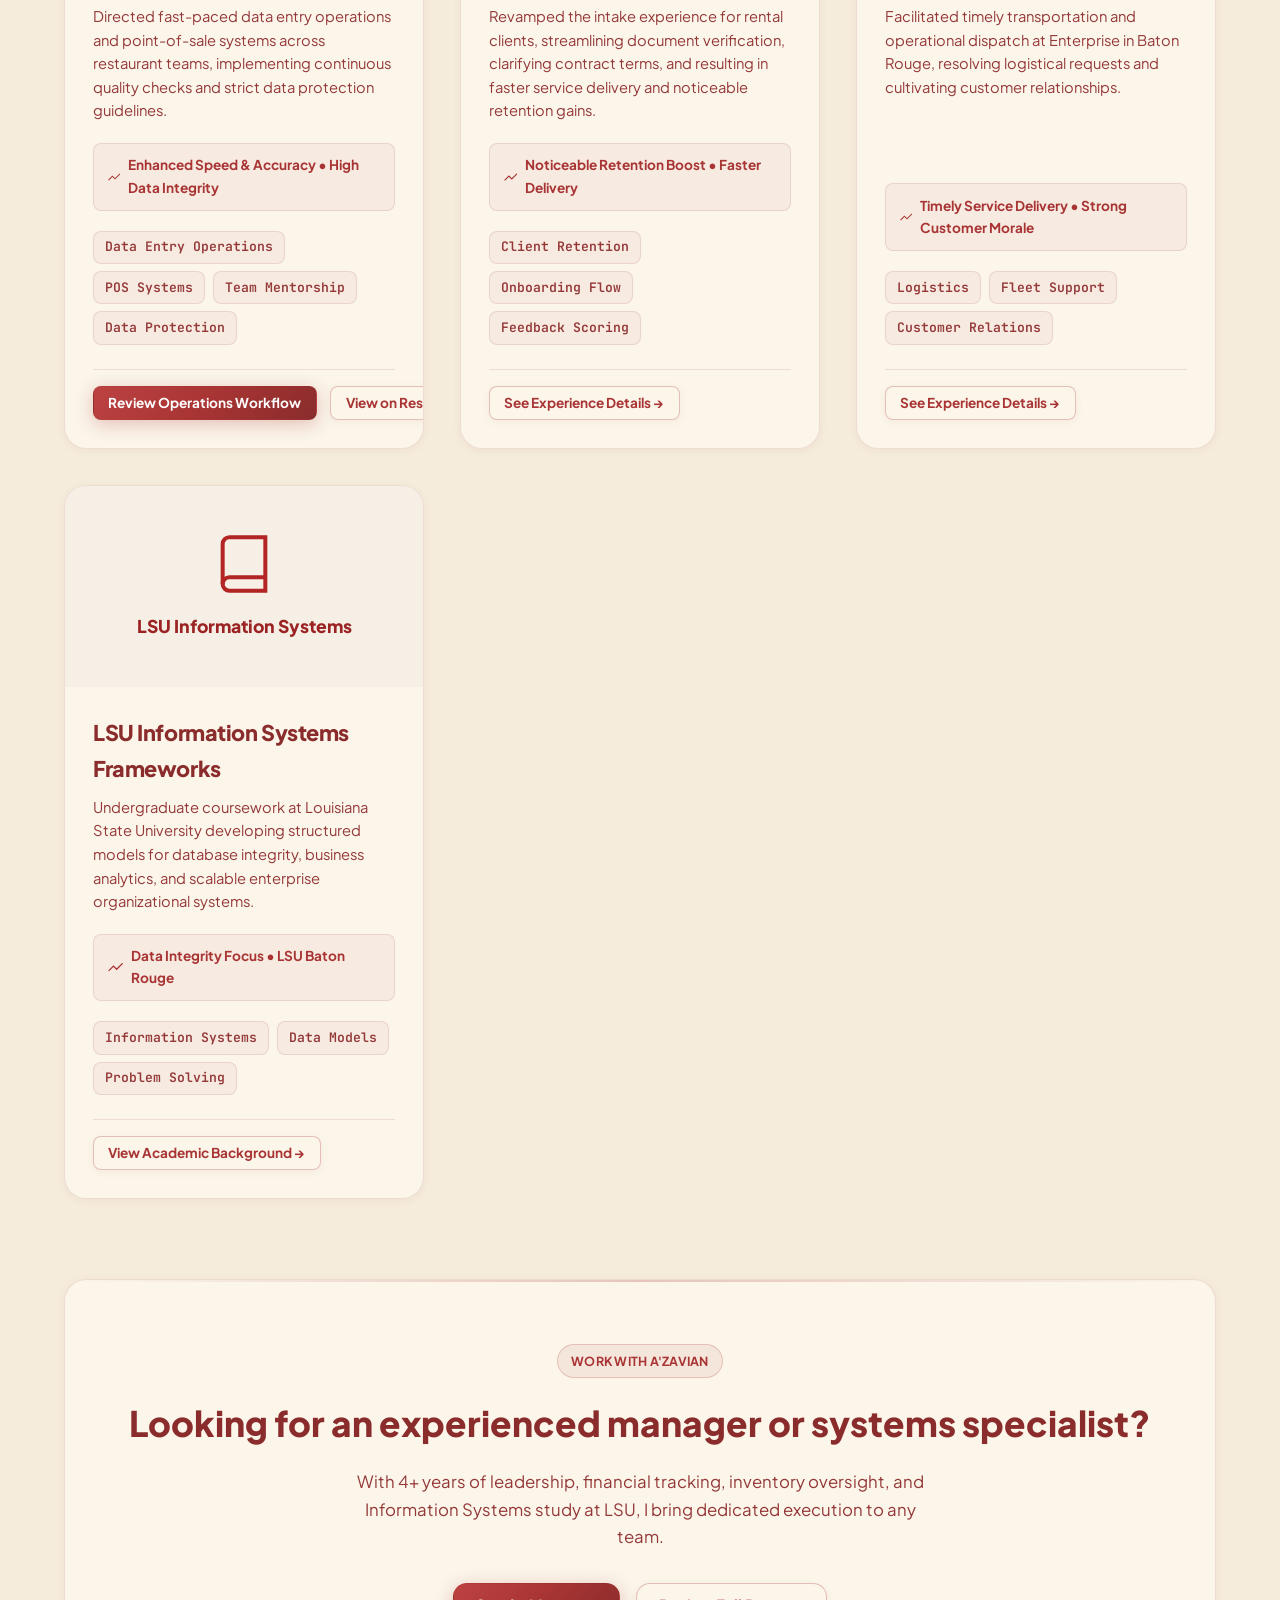
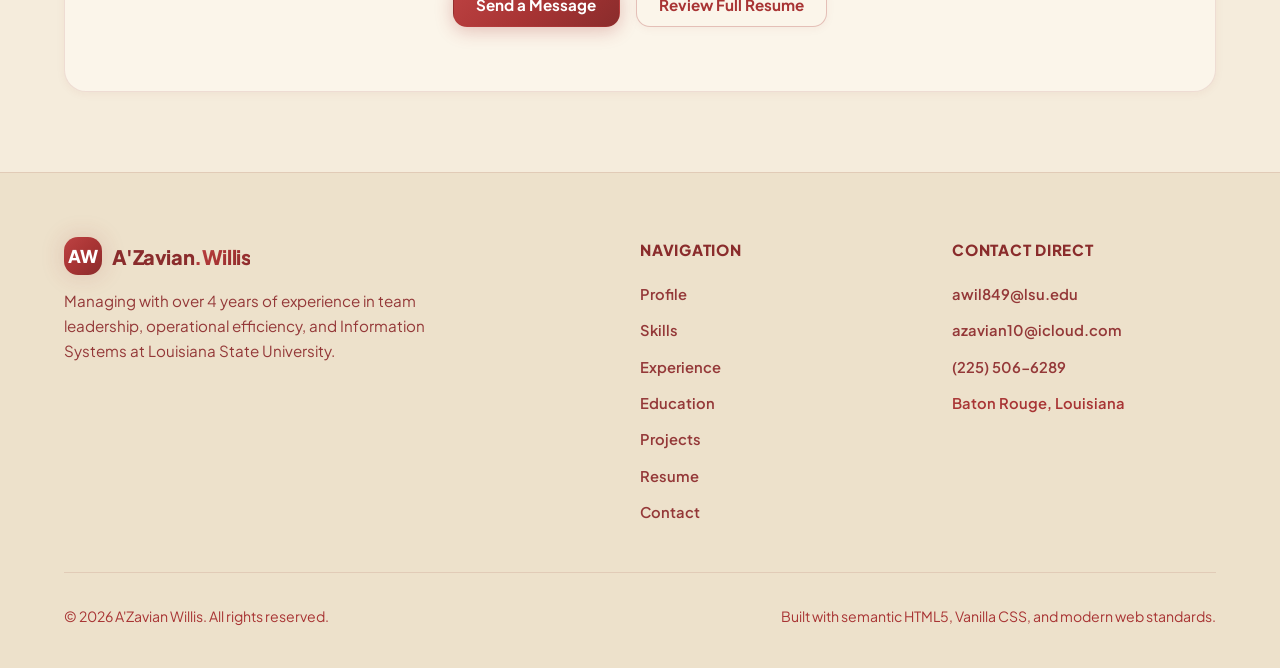
==== commit f23dc2b7: "proj fix" ====
--- a/project.html
+++ b/project.html
@@ -77,11 +77,55 @@
       <button class="filter-btn" data-filter="finance">Financial Tracking</button>
       <button class="filter-btn" data-filter="data">Data Integrity & POS</button>
       <button class="filter-btn" data-filter="client">Client Onboarding</button>
+      <button class="filter-btn" data-filter="web">Web Development</button>
     </div>
 
     <!-- Projects Grid -->
     <div class="projects-grid" id="projects-grid">
       
+      <!-- Project: Static Portfolio Website on GitHub -->
+      <article class="project-card" data-category="web">
+        <div class="project-media" style="display:flex; align-items:center; justify-content:center; background: #f5efe6;">
+          <div style="text-align: center; padding: 2rem;">
+            <svg width="64" height="64" viewBox="0 0 24 24" fill="none" stroke="#b32424" stroke-width="1.5" stroke-linecap="round" stroke-linejoin="round">
+              <polyline points="16 18 22 12 16 6"></polyline>
+              <polyline points="8 6 2 12 8 18"></polyline>
+            </svg>
+            <div style="font-weight: 800; color: #9b2323; margin-top: 0.5rem; font-size: 1.1rem;">Static Website</div>
+          </div>
+        </div>
+        <div class="project-details">
+          <h2 class="project-title">Personal Portfolio Website on GitHub</h2>
+          <p class="project-description">
+            Designed and built this multi-page portfolio from scratch as a static website, then published it through GitHub with version-controlled updates. Includes a light/dark theme, mobile navigation, project filtering, and a printable resume.
+          </p>
+
+          <div class="project-metrics">
+            <svg width="16" height="16" viewBox="0 0 24 24" fill="none" stroke="currentColor" stroke-width="2">
+              <polyline points="23 6 13.5 15.5 8.5 10.5 1 18"></polyline>
+            </svg>
+            <span>Live & Publicly Hosted • Responsive on Any Device</span>
+          </div>
+
+          <div class="project-tech-stack">
+            <span class="tech-tag">HTML5</span>
+            <span class="tech-tag">CSS3</span>
+            <span class="tech-tag">JavaScript</span>
+            <span class="tech-tag">GitHub</span>
+            <span class="tech-tag">GitHub Pages</span>
+          </div>
+
+          <div class="project-links">
+            <a href="https://github.com/AZavianWillis/azavianwillisvibecode" class="btn btn-primary btn-sm" target="_blank" rel="noopener">
+              View Code on GitHub
+            </a>
+            <a href="index.html" class="btn btn-secondary btn-sm">
+              Visit the Site
+            </a>
+          </div>
+        </div>
+      </article>
+
       <!-- Project 1: Inventory Management Protocol -->
       <article class="project-card" data-category="inventory">
         <div class="project-media">
@@ -197,13 +241,13 @@
       <article class="project-card" data-category="client">
         <div class="project-media" style="display:flex; align-items:center; justify-content:center; background: #f5efe6;">
           <div style="text-align: center; padding: 2rem;">
-            <svg width="64" height="64" viewBox="0 0 24 24" fill="none" stroke="#991b1b" stroke-width="1.5">
+            <svg width="64" height="64" viewBox="0 0 24 24" fill="none" stroke="#b32424" stroke-width="1.5">
               <path d="M17 21v-2a4 4 0 0 0-4-4H5a4 4 0 0 0-4 4v2"></path>
               <circle cx="9" cy="7" r="4"></circle>
               <path d="M23 21v-2a4 4 0 0 0-3-3.87"></path>
               <path d="M16 3.13a4 4 0 0 1 0 7.75"></path>
             </svg>
-            <div style="font-weight: 800; color: #7f1d1d; margin-top: 0.5rem; font-size: 1.1rem;">Client Onboarding</div>
+            <div style="font-weight: 800; color: #9b2323; margin-top: 0.5rem; font-size: 1.1rem;">Client Onboarding</div>
           </div>
         </div>
         <div class="project-details">
@@ -237,13 +281,13 @@
       <article class="project-card" data-category="inventory">
         <div class="project-media" style="display:flex; align-items:center; justify-content:center; background: #f5efe6;">
           <div style="text-align: center; padding: 2rem;">
-            <svg width="64" height="64" viewBox="0 0 24 24" fill="none" stroke="#991b1b" stroke-width="1.5">
+            <svg width="64" height="64" viewBox="0 0 24 24" fill="none" stroke="#b32424" stroke-width="1.5">
               <rect x="1" y="3" width="15" height="13"></rect>
               <polygon points="16 8 20 8 23 11 23 16 16 16 16 8"></polygon>
               <circle cx="5.5" cy="18.5" r="2.5"></circle>
               <circle cx="18.5" cy="18.5" r="2.5"></circle>
             </svg>
-            <div style="font-weight: 800; color: #7f1d1d; margin-top: 0.5rem; font-size: 1.1rem;">Fleet Dispatch</div>
+            <div style="font-weight: 800; color: #9b2323; margin-top: 0.5rem; font-size: 1.1rem;">Fleet Dispatch</div>
           </div>
         </div>
         <div class="project-details">
@@ -277,11 +321,11 @@
       <article class="project-card" data-category="data">
         <div class="project-media" style="display:flex; align-items:center; justify-content:center; background: #f5efe6;">
           <div style="text-align: center; padding: 2rem;">
-            <svg width="64" height="64" viewBox="0 0 24 24" fill="none" stroke="#991b1b" stroke-width="1.5">
+            <svg width="64" height="64" viewBox="0 0 24 24" fill="none" stroke="#b32424" stroke-width="1.5">
               <path d="M4 19.5A2.5 2.5 0 0 1 6.5 17H20"></path>
               <path d="M6.5 2H20v20H6.5A2.5 2.5 0 0 1 4 19.5v-15A2.5 2.5 0 0 1 6.5 2z"></path>
             </svg>
-            <div style="font-weight: 800; color: #7f1d1d; margin-top: 0.5rem; font-size: 1.1rem;">LSU Information Systems</div>
+            <div style="font-weight: 800; color: #9b2323; margin-top: 0.5rem; font-size: 1.1rem;">LSU Information Systems</div>
           </div>
         </div>
         <div class="project-details">
